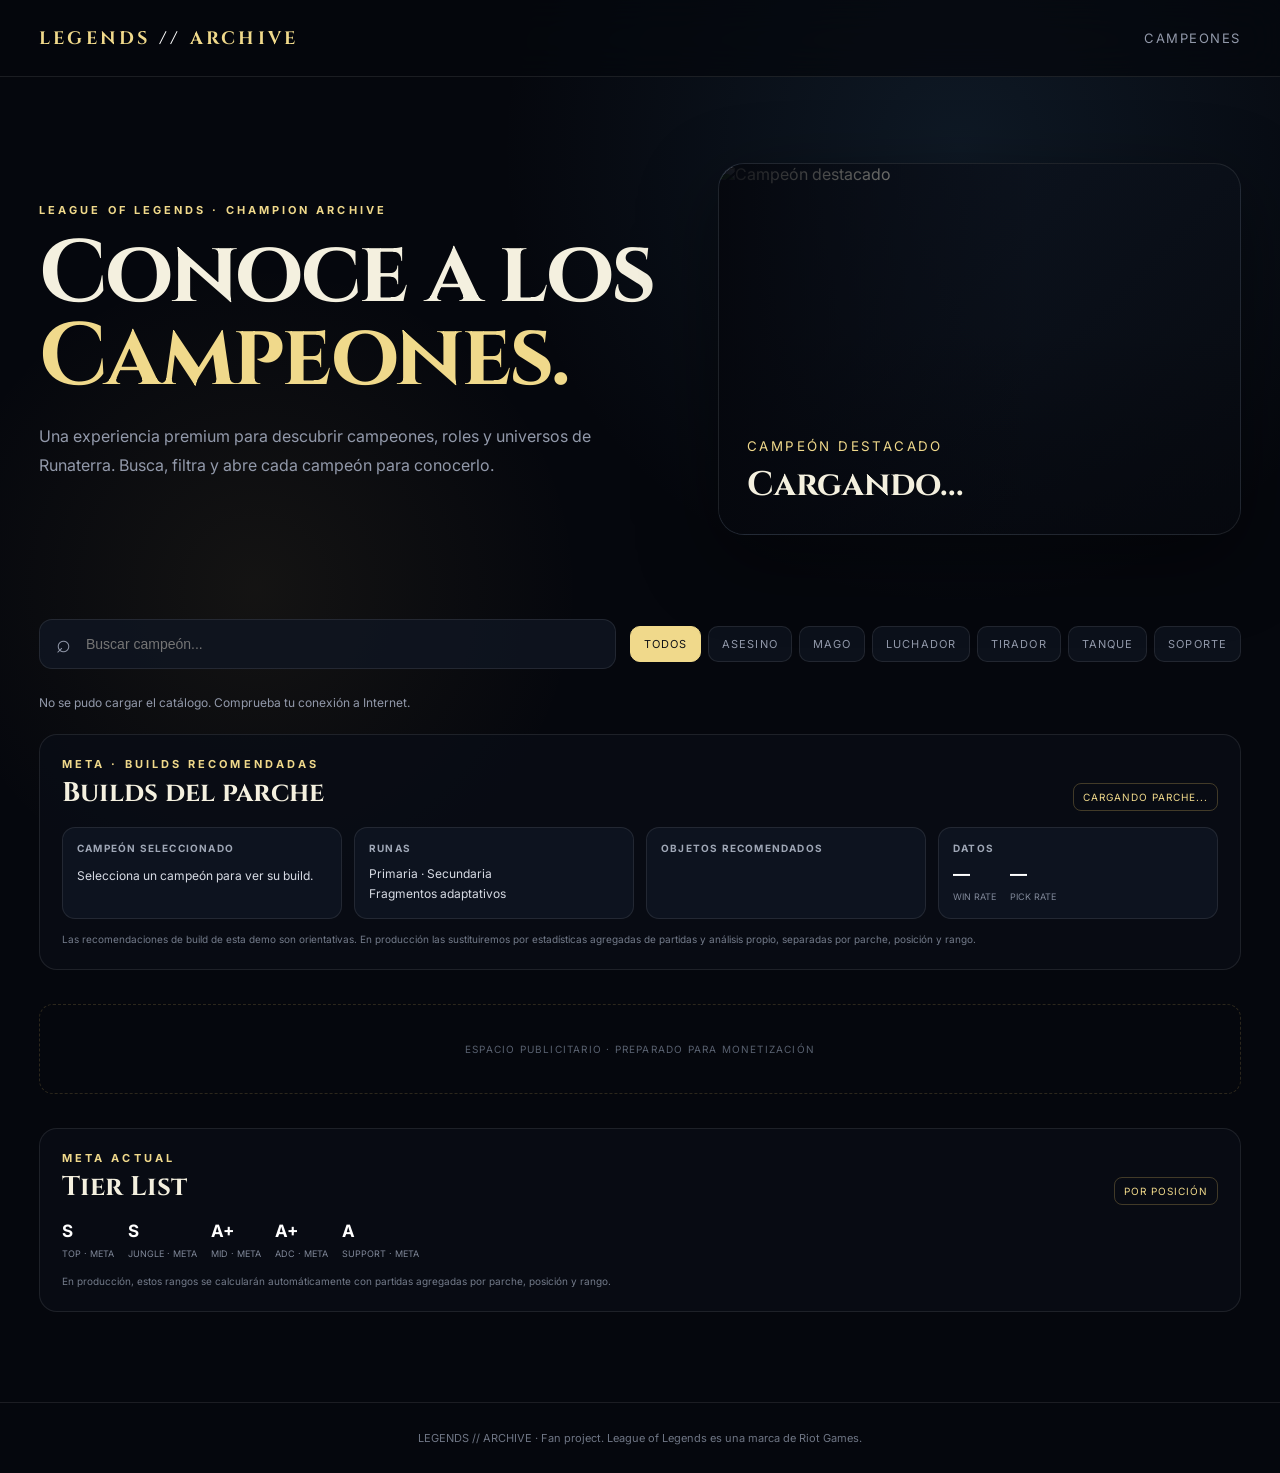
==== index.html @ d44ad0dd "Add files via upload" ====
<!DOCTYPE html>
<html lang="es">
<head>
  <meta charset="UTF-8" />
  <meta name="viewport" content="width=device-width, initial-scale=1.0" />
  <title>LEGENDS // Campeones de LoL</title>
  <meta name="description" content="Explora campeones de League of Legends." />
  <style>
    @import url('https://fonts.googleapis.com/css2?family=Cinzel:wght@500;600;700&family=Inter:wght@400;500;600;700;800&display=swap');

    :root{
      --bg:#05070d; --panel:#0b0f18; --panel2:#101622; --text:#f4f0df;
      --muted:#9299aa; --gold:#c8a85a; --gold2:#f0d98b; --line:rgba(255,255,255,.09);
      --blue:#4db8ff; --shadow:0 25px 80px rgba(0,0,0,.45);
    }
    *{box-sizing:border-box}
    html{scroll-behavior:smooth}
    body{margin:0;background:
      radial-gradient(circle at 75% 10%, rgba(65,119,163,.16), transparent 28%),
      radial-gradient(circle at 20% 40%, rgba(200,168,90,.08), transparent 24%), var(--bg);
      color:var(--text);font-family:Inter,system-ui,sans-serif;min-height:100vh}
    body:before{content:"";position:fixed;inset:0;pointer-events:none;opacity:.18;
      background-image:linear-gradient(rgba(255,255,255,.018) 1px,transparent 1px),
      linear-gradient(90deg,rgba(255,255,255,.018) 1px,transparent 1px);background-size:42px 42px}
    header{position:sticky;top:0;z-index:20;background:rgba(5,7,13,.72);backdrop-filter:blur(18px);
      border-bottom:1px solid var(--line)}
    nav{max-width:1250px;margin:auto;height:76px;display:flex;align-items:center;justify-content:space-between;padding:0 24px}
    .brand{font-family:Cinzel,serif;letter-spacing:.18em;font-weight:700;color:var(--gold2);font-size:18px}
    .brand span{color:#fff}
    .navlink{color:var(--muted);text-decoration:none;font-size:13px;text-transform:uppercase;letter-spacing:.12em}
    .navlink:hover{color:var(--gold2)}
    .hero{max-width:1250px;margin:auto;padding:86px 24px 42px;display:grid;grid-template-columns:1.1fr .9fr;gap:40px;align-items:center}
    .eyebrow{font-size:11px;letter-spacing:.28em;text-transform:uppercase;color:var(--gold2);font-weight:700}
    h1{font-family:Cinzel,serif;font-size:clamp(46px,7vw,88px);line-height:.95;margin:16px 0 22px;letter-spacing:-.03em}
    h1 em{font-style:normal;color:var(--gold2)}
    .hero p{color:var(--muted);max-width:620px;line-height:1.8;font-size:16px}
    .hero-art{min-height:370px;border:1px solid var(--line);border-radius:26px;overflow:hidden;position:relative;
      background:linear-gradient(135deg,#0e1623,#070a10);box-shadow:var(--shadow)}
    .hero-art img{width:100%;height:100%;min-height:370px;object-fit:cover;display:block;opacity:.76}
    .hero-art:after{content:"";position:absolute;inset:0;background:linear-gradient(90deg,rgba(5,7,13,.95),transparent 60%),linear-gradient(0deg,rgba(5,7,13,.6),transparent 55%)}
    .hero-caption{position:absolute;z-index:2;left:28px;bottom:26px}
    .hero-caption small{color:var(--gold2);letter-spacing:.18em;text-transform:uppercase}
    .hero-caption h2{font-family:Cinzel,serif;margin:7px 0 0;font-size:34px}
    main{max-width:1250px;margin:auto;padding:30px 24px 90px}
    .toolbar{display:flex;gap:14px;align-items:center;justify-content:space-between;flex-wrap:wrap;margin:12px 0 26px}
    .search{flex:1;min-width:250px;position:relative}
    .search input{width:100%;padding:16px 18px 16px 46px;border:1px solid var(--line);border-radius:13px;
      background:rgba(16,22,34,.8);color:#fff;outline:none;font-size:14px}
    .search input:focus{border-color:rgba(200,168,90,.65);box-shadow:0 0 0 4px rgba(200,168,90,.08)}
    .search:before{content:"⌕";position:absolute;left:17px;top:9px;font-size:25px;color:var(--muted)}
    .filters{display:flex;gap:7px;flex-wrap:wrap}
    button{font:inherit;cursor:pointer}
    .filter{background:#0c111b;border:1px solid var(--line);color:var(--muted);padding:10px 13px;border-radius:10px;font-size:11px;text-transform:uppercase;letter-spacing:.1em}
    .filter:hover,.filter.active{color:#101217;background:var(--gold2);border-color:var(--gold2)}
    .count{color:var(--muted);font-size:12px;margin:0 0 15px}
    .grid{display:grid;grid-template-columns:repeat(4,1fr);gap:18px}
    .card{position:relative;min-height:380px;border-radius:18px;overflow:hidden;border:1px solid var(--line);background:var(--panel);
      box-shadow:0 10px 35px rgba(0,0,0,.25);transition:.35s transform,.35s border-color,.35s box-shadow;cursor:pointer}
    .card:hover{transform:translateY(-7px);border-color:rgba(200,168,90,.55);box-shadow:0 25px 55px rgba(0,0,0,.48)}
    .card img{width:100%;height:100%;position:absolute;inset:0;object-fit:cover;transition:.5s transform}
    .card:hover img{transform:scale(1.05)}
    .card:after{content:"";position:absolute;inset:0;background:linear-gradient(0deg,rgba(3,5,9,.98) 4%,rgba(3,5,9,.62) 42%,rgba(3,5,9,.05) 76%)}
    .card-content{position:absolute;z-index:2;left:18px;right:18px;bottom:18px}
    .role{color:var(--gold2);font-size:9px;letter-spacing:.2em;text-transform:uppercase;font-weight:800}
    .card h3{font-family:Cinzel,serif;font-size:25px;margin:6px 0}
    .card p{color:#b7bdca;font-size:11px;margin:0;line-height:1.5}
    .tag{display:inline-block;margin-top:12px;padding:5px 8px;border:1px solid rgba(255,255,255,.12);border-radius:7px;color:#aeb5c3;font-size:9px;text-transform:uppercase;letter-spacing:.08em}
    .empty{text-align:center;padding:60px;color:var(--muted);border:1px dashed var(--line);border-radius:18px;display:none}
    footer{border-top:1px solid var(--line);padding:28px 24px;text-align:center;color:#6f7685;font-size:11px}
    .modal{position:fixed;inset:0;background:rgba(0,0,0,.76);backdrop-filter:blur(10px);z-index:50;display:none;place-items:center;padding:20px}
    .modal.open{display:grid}
    .modal-box{max-width:920px;width:100%;max-height:90vh;overflow:auto;background:#090d15;border:1px solid rgba(200,168,90,.35);
      border-radius:24px;box-shadow:var(--shadow);position:relative}
    .modal-img{height:330px;width:100%;object-fit:cover;display:block}
    .modal-body{padding:28px}
    .modal-body h2{font-family:Cinzel,serif;font-size:42px;margin:5px 0 12px}
    .modal-body p{color:#aab1bf;line-height:1.75}
    .close{position:absolute;right:15px;top:15px;width:40px;height:40px;border-radius:50%;border:1px solid var(--line);
      background:rgba(0,0,0,.5);color:#fff;font-size:20px;z-index:2}
    @media(max-width:900px){.hero{grid-template-columns:1fr}.grid{grid-template-columns:repeat(2,1fr)}}
    @media(max-width:560px){nav{height:64px}.navlink{display:none}.hero{padding-top:55px}.grid{grid-template-columns:1fr}.hero-art{min-height:300px}.hero-art img{min-height:300px}}
  
    .build-panel{margin-top:24px;border:1px solid var(--line);border-radius:18px;background:rgba(10,14,23,.78);padding:22px}
    .build-head{display:flex;justify-content:space-between;align-items:end;gap:18px;margin-bottom:16px;flex-wrap:wrap}
    .build-head h2{font-family:Cinzel,serif;margin:4px 0 0;font-size:27px}
    .patch{font-size:10px;color:var(--gold2);border:1px solid rgba(200,168,90,.3);padding:7px 9px;border-radius:8px;letter-spacing:.1em}
    .build-grid{display:grid;grid-template-columns:repeat(4,1fr);gap:12px}
    .build-box{background:#0d131f;border:1px solid var(--line);border-radius:13px;padding:14px}
    .build-box h4{margin:0 0 10px;color:#9fa7b6;font-size:10px;text-transform:uppercase;letter-spacing:.12em}
    .items{display:flex;gap:7px;flex-wrap:wrap}
    .item{width:44px;height:44px;border-radius:9px;object-fit:cover;border:1px solid rgba(255,255,255,.1)}
    .rune{font-size:12px;color:#d7dbe4;line-height:1.65}
    .stats{display:flex;gap:14px;flex-wrap:wrap;margin-top:10px}
    .stat b{display:block;color:#fff;font-size:17px}.stat span{font-size:9px;color:#808899;text-transform:uppercase}
    .notice{margin-top:12px;color:#737b8a;font-size:10px;line-height:1.6}
    .ad-slot{margin:34px 0;border:1px dashed rgba(200,168,90,.2);border-radius:14px;min-height:90px;display:grid;place-items:center;color:#596170;font-size:10px;letter-spacing:.12em;text-transform:uppercase}
    @media(max-width:900px){.build-grid{grid-template-columns:repeat(2,1fr)}}
    @media(max-width:560px){.build-grid{grid-template-columns:1fr}}
</style>

  <link rel="canonical" href="https://TU-DOMINIO.com/">
  <meta name="robots" content="index,follow">
  <meta property="og:type" content="website">
  <meta property="og:title" content="Legends Archive — Builds de LoL">
  <meta property="og:description" content="Builds, runas, objetos, matchups y estadísticas de League of Legends por campeón y posición.">
  <meta property="og:site_name" content="Legends Archive">
  <meta name="twitter:card" content="summary_large_image">
  <script type="application/ld+json">
  {
    "@context":"https://schema.org",
    "@type":"WebSite",
    "name":"Legends Archive",
    "url":"https://TU-DOMINIO.com/",
    "description":"Builds y estadísticas de League of Legends por campeón y posición.",
    "potentialAction":{"@type":"SearchAction","target":"https://TU-DOMINIO.com/?q={search_term_string}","query-input":"required name=search_term_string"}
  }
  </script>
</head>
<body>
<header>
  <nav>
    <div class="brand">LEGENDS <span>//</span> ARCHIVE</div>
    <a class="navlink" href="#champions">Campeones</a>
  </nav>
</header>

<section class="hero">
  <div>
    <div class="eyebrow">League of Legends · Champion Archive</div>
    <h1>Conoce a los<br><em>Campeones.</em></h1>
    <p>Una experiencia premium para descubrir campeones, roles y universos de Runaterra. Busca, filtra y abre cada campeón para conocerlo.</p>
  </div>
  <div class="hero-art">
    <img id="heroImg" alt="Campeón destacado">
    <div class="hero-caption"><small>Campeón destacado</small><h2 id="heroName">Cargando...</h2></div>
  </div>
</section>

<main id="champions">
  <div class="toolbar">
    <div class="search"><input id="search" placeholder="Buscar campeón..." autocomplete="off"></div>
    <div class="filters" id="filters">
      <button class="filter active" data-role="Todos">Todos</button>
      <button class="filter" data-role="Asesino">Asesino</button>
      <button class="filter" data-role="Mago">Mago</button>
      <button class="filter" data-role="Luchador">Luchador</button>
      <button class="filter" data-role="Tirador">Tirador</button>
      <button class="filter" data-role="Tanque">Tanque</button>
      <button class="filter" data-role="Soporte">Soporte</button>
    </div>
  </div>
  <p class="count" id="count">Cargando campeones...</p>
  
  <section class="build-panel">
    <div class="build-head">
      <div><div class="eyebrow">Meta · Builds recomendadas</div><h2>Builds del parche</h2></div>
      <div class="patch" id="patch">CARGANDO PARCHE...</div>
    </div>
    <div class="build-grid">
      <div class="build-box"><h4>Campeón seleccionado</h4><div id="selectedBuild"><span class="rune">Selecciona un campeón para ver su build.</span></div></div>
      <div class="build-box"><h4>Runas</h4><div class="rune" id="runes">Primaria · Secundaria<br>Fragmentos adaptativos</div></div>
      <div class="build-box"><h4>Objetos recomendados</h4><div class="items" id="buildItems"></div></div>
      <div class="build-box"><h4>Datos</h4><div class="stats"><div class="stat"><b id="wr">—</b><span>Win rate</span></div><div class="stat"><b id="pick">—</b><span>Pick rate</span></div></div></div>
    </div>
    <div class="notice">Las recomendaciones de build de esta demo son orientativas. En producción las sustituiremos por estadísticas agregadas de partidas y análisis propio, separadas por parche, posición y rango.</div>
  </section>
  <div class="ad-slot">Espacio publicitario · preparado para monetización</div>
  <section class="build-panel" id="tierlist">
    <div class="build-head">
      <div><div class="eyebrow">Meta actual</div><h2>Tier List</h2></div>
      <div class="patch">POR POSICIÓN</div>
    </div>
    <div class="stats">
      <div class="stat"><b>S</b><span>TOP · Meta</span></div>
      <div class="stat"><b>S</b><span>JUNGLE · Meta</span></div>
      <div class="stat"><b>A+</b><span>MID · Meta</span></div>
      <div class="stat"><b>A+</b><span>ADC · Meta</span></div>
      <div class="stat"><b>A</b><span>SUPPORT · Meta</span></div>
    </div>
    <div class="notice">En producción, estos rangos se calcularán automáticamente con partidas agregadas por parche, posición y rango.</div>
  </section>

<div class="grid" id="grid"></div>
  <div class="empty" id="empty">No hemos encontrado campeones con esos criterios.</div>
</main>

<footer>LEGENDS // ARCHIVE · Fan project. League of Legends es una marca de Riot Games.</footer>

<div class="modal" id="modal">
  <div class="modal-box">
    <button class="close" id="close">×</button>
    <img class="modal-img" id="modalImg" alt="">
    <div class="modal-body">
      <div class="eyebrow" id="modalRole"></div>
      <h2 id="modalName"></h2>
      <p id="modalTitle"></p>
      <p id="modalLore"></p>
      <div id="modalTags"></div>
    </div>
  </div>
</div>

<script>
const state = { champions: [], role: 'Todos', search: '' };
const roleMap = {
  Assassin:'Asesino', Mage:'Mago', Fighter:'Luchador', Marksman:'Tirador',
  Tank:'Tanque', Support:'Soporte'
};
const clean = s => s.replace(/<[^>]*>/g,'').replace(/&amp;/g,'&').replace(/&#x27;/g,"'");


function showBuild(c){
  document.getElementById('selectedBuild').innerHTML=`<strong>${c.name}</strong><div class="rune">${c.title}</div>`;
  document.getElementById('runes').innerHTML=`${c.roles[0] || 'Adaptativa'} · Página recomendada<br>Inspiración · Adaptación<br>Velocidad de ataque · Fuerza adaptativa · Vida`;
  const items = c.tags.includes('Marksman')
    ? ['3153','3031','3085','3036']
    : c.tags.includes('Mage')
    ? ['6655','3089','3135','3157']
    : c.tags.includes('Tank')
    ? ['3068','3047','2504','3742']
    : ['3078','3111','3065','3053'];
  document.getElementById('buildItems').innerHTML=items.map(id=>`<img class="item" src="https://ddragon.leagueoflegends.com/cdn/15.18.1/img/item/${id}.png" alt="Objeto">`).join('');
  // Demo visual hasta conectar estadísticas de partidas.
  document.getElementById('wr').textContent=(50 + (c.key.charCodeAt(0)%9)/10).toFixed(1)+'%';
  document.getElementById('pick').textContent=(2 + (c.key.charCodeAt(0)%20)/10).toFixed(1)+'%';
}

async function loadChampions(){
  try{
    const versions = await fetch('https://ddragon.leagueoflegends.com/api/versions.json').then(r=>r.json());
    const version = versions[0]; document.getElementById('patch').textContent='PARCHE '+version;
    const data = await fetch(`https://ddragon.leagueoflegends.com/cdn/${version}/data/es_ES/champion.json`).then(r=>r.json());
    state.champions = Object.values(data.data).map(c => ({
      ...c,
      image:`https://ddragon.leagueoflegends.com/cdn/${version}/img/champion/${c.image.full}`,
      roles:[...new Set(c.tags.map(x => roleMap[x] || x))]
    }));
    state.champions.sort((a,b)=>a.name.localeCompare(b.name,'es'));
    const featured = state.champions.find(c=>c.name==='Aatrox') || state.champions[0];
    document.getElementById('heroImg').src = featured.image;
    document.getElementById('heroName').textContent = featured.name;
    render();
  }catch(e){
    document.getElementById('count').textContent='No se pudo cargar el catálogo. Comprueba tu conexión a Internet.';
  }
}

function render(){
  const q=state.search.toLowerCase().trim();
  const list=state.champions.filter(c =>
    (!q || c.name.toLowerCase().includes(q) || c.title.toLowerCase().includes(q)) &&
    (state.role==='Todos' || c.roles.includes(state.role))
  );
  document.getElementById('count').textContent=`${list.length} campeón${list.length!==1?'es':''}`;
  document.getElementById('empty').style.display=list.length?'none':'block';
  document.getElementById('grid').innerHTML=list.map(c=>`
    <article class="card" data-id="${c.id}">
      <img loading="lazy" src="${c.image}" alt="${c.name}">
      <div class="card-content">
        <div class="role">${c.roles.slice(0,2).join(' · ')}</div>
        <h3>${c.name}</h3>
        <p>${c.title}</p>
        <span class="tag">Ver perfil</span>
      </div>
    </article>`).join('');
  document.querySelectorAll('.card').forEach(el=>el.onclick=()=>{showBuild(state.champions.find(x=>x.id===el.dataset.id));openChampion(el.dataset.id)});
}
function openChampion(id){
  const c=state.champions.find(x=>x.id===id); if(!c)return;
  document.getElementById('modalImg').src=c.image;
  document.getElementById('modalName').textContent=c.name;
  document.getElementById('modalTitle').textContent=c.title;
  document.getElementById('modalLore').textContent=clean(c.blurb || 'Descubre más sobre este campeón de Runaterra.');
  document.getElementById('modalRole').textContent=c.roles.join(' · ');
  document.getElementById('modalTags').innerHTML=c.tags.map(t=>`<span class="tag">${roleMap[t]||t}</span> `).join('');
  document.getElementById('modal').classList.add('open');
}
document.getElementById('search').addEventListener('input',e=>{state.search=e.target.value;render()});
document.querySelectorAll('.filter').forEach(b=>b.addEventListener('click',()=>{
  document.querySelectorAll('.filter').forEach(x=>x.classList.remove('active'));
  b.classList.add('active'); state.role=b.dataset.role; render();
}));
document.getElementById('close').onclick=()=>document.getElementById('modal').classList.remove('open');
document.getElementById('modal').onclick=e=>{if(e.target.id==='modal')e.currentTarget.classList.remove('open')};
document.addEventListener('keydown',e=>{if(e.key==='Escape')document.getElementById('modal').classList.remove('open')});

const initialQ = new URLSearchParams(location.search).get('q');
if(initialQ){ document.getElementById('search').value=initialQ; state.search=initialQ; }
loadChampions();

</script>
</body>
</html>
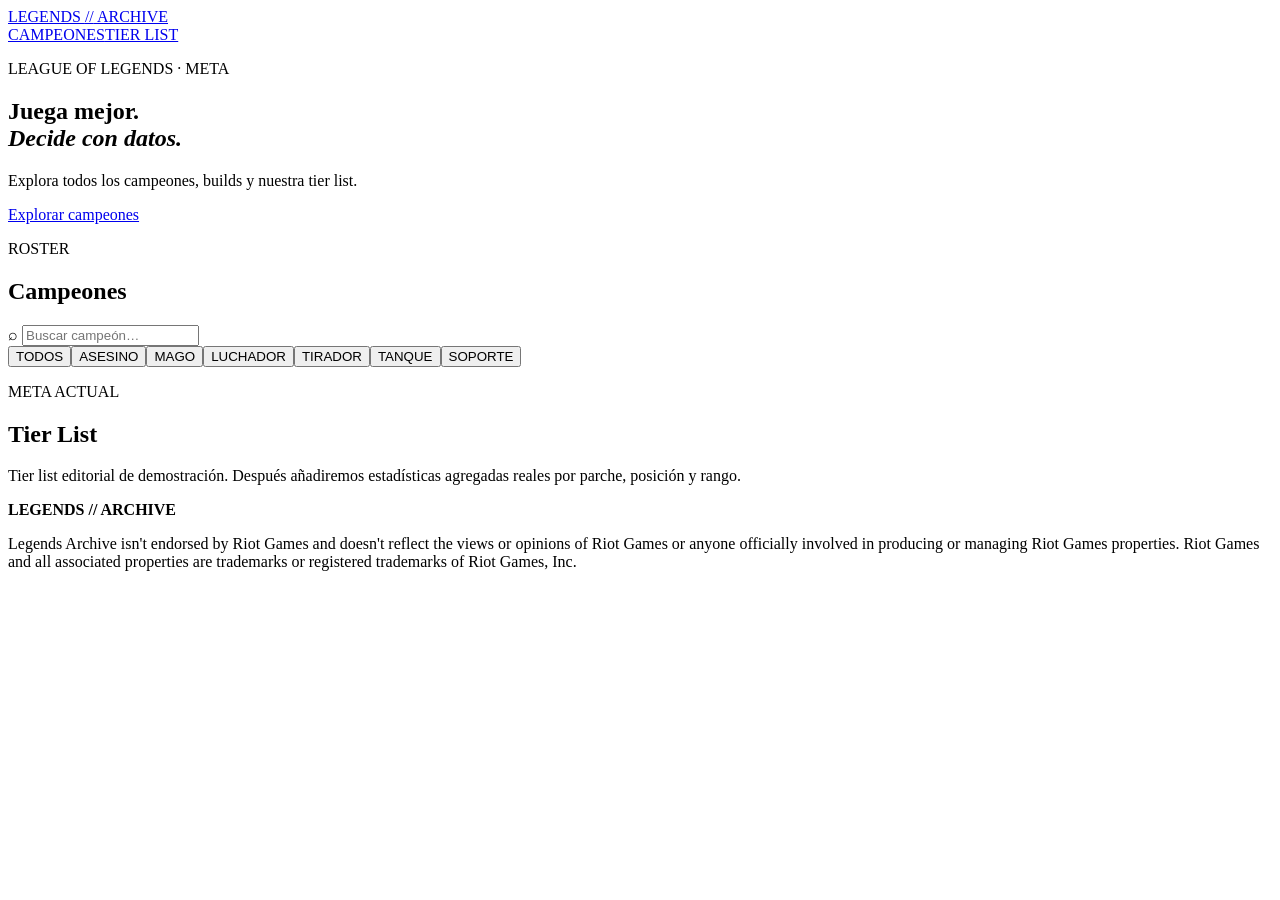
==== commit 510da728: "Rename Legends-Archive-web/index.html to index.html" ====
--- a/index.html
+++ b/index.html
@@ -1,293 +1,6 @@
-<!DOCTYPE html>
-<html lang="es">
-<head>
-  <meta charset="UTF-8" />
-  <meta name="viewport" content="width=device-width, initial-scale=1.0" />
-  <title>LEGENDS // Campeones de LoL</title>
-  <meta name="description" content="Explora campeones de League of Legends." />
-  <style>
-    @import url('https://fonts.googleapis.com/css2?family=Cinzel:wght@500;600;700&family=Inter:wght@400;500;600;700;800&display=swap');
-
-    :root{
-      --bg:#05070d; --panel:#0b0f18; --panel2:#101622; --text:#f4f0df;
-      --muted:#9299aa; --gold:#c8a85a; --gold2:#f0d98b; --line:rgba(255,255,255,.09);
-      --blue:#4db8ff; --shadow:0 25px 80px rgba(0,0,0,.45);
-    }
-    *{box-sizing:border-box}
-    html{scroll-behavior:smooth}
-    body{margin:0;background:
-      radial-gradient(circle at 75% 10%, rgba(65,119,163,.16), transparent 28%),
-      radial-gradient(circle at 20% 40%, rgba(200,168,90,.08), transparent 24%), var(--bg);
-      color:var(--text);font-family:Inter,system-ui,sans-serif;min-height:100vh}
-    body:before{content:"";position:fixed;inset:0;pointer-events:none;opacity:.18;
-      background-image:linear-gradient(rgba(255,255,255,.018) 1px,transparent 1px),
-      linear-gradient(90deg,rgba(255,255,255,.018) 1px,transparent 1px);background-size:42px 42px}
-    header{position:sticky;top:0;z-index:20;background:rgba(5,7,13,.72);backdrop-filter:blur(18px);
-      border-bottom:1px solid var(--line)}
-    nav{max-width:1250px;margin:auto;height:76px;display:flex;align-items:center;justify-content:space-between;padding:0 24px}
-    .brand{font-family:Cinzel,serif;letter-spacing:.18em;font-weight:700;color:var(--gold2);font-size:18px}
-    .brand span{color:#fff}
-    .navlink{color:var(--muted);text-decoration:none;font-size:13px;text-transform:uppercase;letter-spacing:.12em}
-    .navlink:hover{color:var(--gold2)}
-    .hero{max-width:1250px;margin:auto;padding:86px 24px 42px;display:grid;grid-template-columns:1.1fr .9fr;gap:40px;align-items:center}
-    .eyebrow{font-size:11px;letter-spacing:.28em;text-transform:uppercase;color:var(--gold2);font-weight:700}
-    h1{font-family:Cinzel,serif;font-size:clamp(46px,7vw,88px);line-height:.95;margin:16px 0 22px;letter-spacing:-.03em}
-    h1 em{font-style:normal;color:var(--gold2)}
-    .hero p{color:var(--muted);max-width:620px;line-height:1.8;font-size:16px}
-    .hero-art{min-height:370px;border:1px solid var(--line);border-radius:26px;overflow:hidden;position:relative;
-      background:linear-gradient(135deg,#0e1623,#070a10);box-shadow:var(--shadow)}
-    .hero-art img{width:100%;height:100%;min-height:370px;object-fit:cover;display:block;opacity:.76}
-    .hero-art:after{content:"";position:absolute;inset:0;background:linear-gradient(90deg,rgba(5,7,13,.95),transparent 60%),linear-gradient(0deg,rgba(5,7,13,.6),transparent 55%)}
-    .hero-caption{position:absolute;z-index:2;left:28px;bottom:26px}
-    .hero-caption small{color:var(--gold2);letter-spacing:.18em;text-transform:uppercase}
-    .hero-caption h2{font-family:Cinzel,serif;margin:7px 0 0;font-size:34px}
-    main{max-width:1250px;margin:auto;padding:30px 24px 90px}
-    .toolbar{display:flex;gap:14px;align-items:center;justify-content:space-between;flex-wrap:wrap;margin:12px 0 26px}
-    .search{flex:1;min-width:250px;position:relative}
-    .search input{width:100%;padding:16px 18px 16px 46px;border:1px solid var(--line);border-radius:13px;
-      background:rgba(16,22,34,.8);color:#fff;outline:none;font-size:14px}
-    .search input:focus{border-color:rgba(200,168,90,.65);box-shadow:0 0 0 4px rgba(200,168,90,.08)}
-    .search:before{content:"⌕";position:absolute;left:17px;top:9px;font-size:25px;color:var(--muted)}
-    .filters{display:flex;gap:7px;flex-wrap:wrap}
-    button{font:inherit;cursor:pointer}
-    .filter{background:#0c111b;border:1px solid var(--line);color:var(--muted);padding:10px 13px;border-radius:10px;font-size:11px;text-transform:uppercase;letter-spacing:.1em}
-    .filter:hover,.filter.active{color:#101217;background:var(--gold2);border-color:var(--gold2)}
-    .count{color:var(--muted);font-size:12px;margin:0 0 15px}
-    .grid{display:grid;grid-template-columns:repeat(4,1fr);gap:18px}
-    .card{position:relative;min-height:380px;border-radius:18px;overflow:hidden;border:1px solid var(--line);background:var(--panel);
-      box-shadow:0 10px 35px rgba(0,0,0,.25);transition:.35s transform,.35s border-color,.35s box-shadow;cursor:pointer}
-    .card:hover{transform:translateY(-7px);border-color:rgba(200,168,90,.55);box-shadow:0 25px 55px rgba(0,0,0,.48)}
-    .card img{width:100%;height:100%;position:absolute;inset:0;object-fit:cover;transition:.5s transform}
-    .card:hover img{transform:scale(1.05)}
-    .card:after{content:"";position:absolute;inset:0;background:linear-gradient(0deg,rgba(3,5,9,.98) 4%,rgba(3,5,9,.62) 42%,rgba(3,5,9,.05) 76%)}
-    .card-content{position:absolute;z-index:2;left:18px;right:18px;bottom:18px}
-    .role{color:var(--gold2);font-size:9px;letter-spacing:.2em;text-transform:uppercase;font-weight:800}
-    .card h3{font-family:Cinzel,serif;font-size:25px;margin:6px 0}
-    .card p{color:#b7bdca;font-size:11px;margin:0;line-height:1.5}
-    .tag{display:inline-block;margin-top:12px;padding:5px 8px;border:1px solid rgba(255,255,255,.12);border-radius:7px;color:#aeb5c3;font-size:9px;text-transform:uppercase;letter-spacing:.08em}
-    .empty{text-align:center;padding:60px;color:var(--muted);border:1px dashed var(--line);border-radius:18px;display:none}
-    footer{border-top:1px solid var(--line);padding:28px 24px;text-align:center;color:#6f7685;font-size:11px}
-    .modal{position:fixed;inset:0;background:rgba(0,0,0,.76);backdrop-filter:blur(10px);z-index:50;display:none;place-items:center;padding:20px}
-    .modal.open{display:grid}
-    .modal-box{max-width:920px;width:100%;max-height:90vh;overflow:auto;background:#090d15;border:1px solid rgba(200,168,90,.35);
-      border-radius:24px;box-shadow:var(--shadow);position:relative}
-    .modal-img{height:330px;width:100%;object-fit:cover;display:block}
-    .modal-body{padding:28px}
-    .modal-body h2{font-family:Cinzel,serif;font-size:42px;margin:5px 0 12px}
-    .modal-body p{color:#aab1bf;line-height:1.75}
-    .close{position:absolute;right:15px;top:15px;width:40px;height:40px;border-radius:50%;border:1px solid var(--line);
-      background:rgba(0,0,0,.5);color:#fff;font-size:20px;z-index:2}
-    @media(max-width:900px){.hero{grid-template-columns:1fr}.grid{grid-template-columns:repeat(2,1fr)}}
-    @media(max-width:560px){nav{height:64px}.navlink{display:none}.hero{padding-top:55px}.grid{grid-template-columns:1fr}.hero-art{min-height:300px}.hero-art img{min-height:300px}}
-  
-    .build-panel{margin-top:24px;border:1px solid var(--line);border-radius:18px;background:rgba(10,14,23,.78);padding:22px}
-    .build-head{display:flex;justify-content:space-between;align-items:end;gap:18px;margin-bottom:16px;flex-wrap:wrap}
-    .build-head h2{font-family:Cinzel,serif;margin:4px 0 0;font-size:27px}
-    .patch{font-size:10px;color:var(--gold2);border:1px solid rgba(200,168,90,.3);padding:7px 9px;border-radius:8px;letter-spacing:.1em}
-    .build-grid{display:grid;grid-template-columns:repeat(4,1fr);gap:12px}
-    .build-box{background:#0d131f;border:1px solid var(--line);border-radius:13px;padding:14px}
-    .build-box h4{margin:0 0 10px;color:#9fa7b6;font-size:10px;text-transform:uppercase;letter-spacing:.12em}
-    .items{display:flex;gap:7px;flex-wrap:wrap}
-    .item{width:44px;height:44px;border-radius:9px;object-fit:cover;border:1px solid rgba(255,255,255,.1)}
-    .rune{font-size:12px;color:#d7dbe4;line-height:1.65}
-    .stats{display:flex;gap:14px;flex-wrap:wrap;margin-top:10px}
-    .stat b{display:block;color:#fff;font-size:17px}.stat span{font-size:9px;color:#808899;text-transform:uppercase}
-    .notice{margin-top:12px;color:#737b8a;font-size:10px;line-height:1.6}
-    .ad-slot{margin:34px 0;border:1px dashed rgba(200,168,90,.2);border-radius:14px;min-height:90px;display:grid;place-items:center;color:#596170;font-size:10px;letter-spacing:.12em;text-transform:uppercase}
-    @media(max-width:900px){.build-grid{grid-template-columns:repeat(2,1fr)}}
-    @media(max-width:560px){.build-grid{grid-template-columns:1fr}}
-</style>
-
-  <link rel="canonical" href="https://TU-DOMINIO.com/">
-  <meta name="robots" content="index,follow">
-  <meta property="og:type" content="website">
-  <meta property="og:title" content="Legends Archive — Builds de LoL">
-  <meta property="og:description" content="Builds, runas, objetos, matchups y estadísticas de League of Legends por campeón y posición.">
-  <meta property="og:site_name" content="Legends Archive">
-  <meta name="twitter:card" content="summary_large_image">
-  <script type="application/ld+json">
-  {
-    "@context":"https://schema.org",
-    "@type":"WebSite",
-    "name":"Legends Archive",
-    "url":"https://TU-DOMINIO.com/",
-    "description":"Builds y estadísticas de League of Legends por campeón y posición.",
-    "potentialAction":{"@type":"SearchAction","target":"https://TU-DOMINIO.com/?q={search_term_string}","query-input":"required name=search_term_string"}
-  }
-  </script>
-</head>
-<body>
-<header>
-  <nav>
-    <div class="brand">LEGENDS <span>//</span> ARCHIVE</div>
-    <a class="navlink" href="#champions">Campeones</a>
-  </nav>
-</header>
-
-<section class="hero">
-  <div>
-    <div class="eyebrow">League of Legends · Champion Archive</div>
-    <h1>Conoce a los<br><em>Campeones.</em></h1>
-    <p>Una experiencia premium para descubrir campeones, roles y universos de Runaterra. Busca, filtra y abre cada campeón para conocerlo.</p>
-  </div>
-  <div class="hero-art">
-    <img id="heroImg" alt="Campeón destacado">
-    <div class="hero-caption"><small>Campeón destacado</small><h2 id="heroName">Cargando...</h2></div>
-  </div>
-</section>
-
-<main id="champions">
-  <div class="toolbar">
-    <div class="search"><input id="search" placeholder="Buscar campeón..." autocomplete="off"></div>
-    <div class="filters" id="filters">
-      <button class="filter active" data-role="Todos">Todos</button>
-      <button class="filter" data-role="Asesino">Asesino</button>
-      <button class="filter" data-role="Mago">Mago</button>
-      <button class="filter" data-role="Luchador">Luchador</button>
-      <button class="filter" data-role="Tirador">Tirador</button>
-      <button class="filter" data-role="Tanque">Tanque</button>
-      <button class="filter" data-role="Soporte">Soporte</button>
-    </div>
-  </div>
-  <p class="count" id="count">Cargando campeones...</p>
-  
-  <section class="build-panel">
-    <div class="build-head">
-      <div><div class="eyebrow">Meta · Builds recomendadas</div><h2>Builds del parche</h2></div>
-      <div class="patch" id="patch">CARGANDO PARCHE...</div>
-    </div>
-    <div class="build-grid">
-      <div class="build-box"><h4>Campeón seleccionado</h4><div id="selectedBuild"><span class="rune">Selecciona un campeón para ver su build.</span></div></div>
-      <div class="build-box"><h4>Runas</h4><div class="rune" id="runes">Primaria · Secundaria<br>Fragmentos adaptativos</div></div>
-      <div class="build-box"><h4>Objetos recomendados</h4><div class="items" id="buildItems"></div></div>
-      <div class="build-box"><h4>Datos</h4><div class="stats"><div class="stat"><b id="wr">—</b><span>Win rate</span></div><div class="stat"><b id="pick">—</b><span>Pick rate</span></div></div></div>
-    </div>
-    <div class="notice">Las recomendaciones de build de esta demo son orientativas. En producción las sustituiremos por estadísticas agregadas de partidas y análisis propio, separadas por parche, posición y rango.</div>
-  </section>
-  <div class="ad-slot">Espacio publicitario · preparado para monetización</div>
-  <section class="build-panel" id="tierlist">
-    <div class="build-head">
-      <div><div class="eyebrow">Meta actual</div><h2>Tier List</h2></div>
-      <div class="patch">POR POSICIÓN</div>
-    </div>
-    <div class="stats">
-      <div class="stat"><b>S</b><span>TOP · Meta</span></div>
-      <div class="stat"><b>S</b><span>JUNGLE · Meta</span></div>
-      <div class="stat"><b>A+</b><span>MID · Meta</span></div>
-      <div class="stat"><b>A+</b><span>ADC · Meta</span></div>
-      <div class="stat"><b>A</b><span>SUPPORT · Meta</span></div>
-    </div>
-    <div class="notice">En producción, estos rangos se calcularán automáticamente con partidas agregadas por parche, posición y rango.</div>
-  </section>
-
-<div class="grid" id="grid"></div>
-  <div class="empty" id="empty">No hemos encontrado campeones con esos criterios.</div>
-</main>
-
-<footer>LEGENDS // ARCHIVE · Fan project. League of Legends es una marca de Riot Games.</footer>
-
-<div class="modal" id="modal">
-  <div class="modal-box">
-    <button class="close" id="close">×</button>
-    <img class="modal-img" id="modalImg" alt="">
-    <div class="modal-body">
-      <div class="eyebrow" id="modalRole"></div>
-      <h2 id="modalName"></h2>
-      <p id="modalTitle"></p>
-      <p id="modalLore"></p>
-      <div id="modalTags"></div>
-    </div>
-  </div>
-</div>
-
-<script>
-const state = { champions: [], role: 'Todos', search: '' };
-const roleMap = {
-  Assassin:'Asesino', Mage:'Mago', Fighter:'Luchador', Marksman:'Tirador',
-  Tank:'Tanque', Support:'Soporte'
-};
-const clean = s => s.replace(/<[^>]*>/g,'').replace(/&amp;/g,'&').replace(/&#x27;/g,"'");
-
-
-function showBuild(c){
-  document.getElementById('selectedBuild').innerHTML=`<strong>${c.name}</strong><div class="rune">${c.title}</div>`;
-  document.getElementById('runes').innerHTML=`${c.roles[0] || 'Adaptativa'} · Página recomendada<br>Inspiración · Adaptación<br>Velocidad de ataque · Fuerza adaptativa · Vida`;
-  const items = c.tags.includes('Marksman')
-    ? ['3153','3031','3085','3036']
-    : c.tags.includes('Mage')
-    ? ['6655','3089','3135','3157']
-    : c.tags.includes('Tank')
-    ? ['3068','3047','2504','3742']
-    : ['3078','3111','3065','3053'];
-  document.getElementById('buildItems').innerHTML=items.map(id=>`<img class="item" src="https://ddragon.leagueoflegends.com/cdn/15.18.1/img/item/${id}.png" alt="Objeto">`).join('');
-  // Demo visual hasta conectar estadísticas de partidas.
-  document.getElementById('wr').textContent=(50 + (c.key.charCodeAt(0)%9)/10).toFixed(1)+'%';
-  document.getElementById('pick').textContent=(2 + (c.key.charCodeAt(0)%20)/10).toFixed(1)+'%';
-}
-
-async function loadChampions(){
-  try{
-    const versions = await fetch('https://ddragon.leagueoflegends.com/api/versions.json').then(r=>r.json());
-    const version = versions[0]; document.getElementById('patch').textContent='PARCHE '+version;
-    const data = await fetch(`https://ddragon.leagueoflegends.com/cdn/${version}/data/es_ES/champion.json`).then(r=>r.json());
-    state.champions = Object.values(data.data).map(c => ({
-      ...c,
-      image:`https://ddragon.leagueoflegends.com/cdn/${version}/img/champion/${c.image.full}`,
-      roles:[...new Set(c.tags.map(x => roleMap[x] || x))]
-    }));
-    state.champions.sort((a,b)=>a.name.localeCompare(b.name,'es'));
-    const featured = state.champions.find(c=>c.name==='Aatrox') || state.champions[0];
-    document.getElementById('heroImg').src = featured.image;
-    document.getElementById('heroName').textContent = featured.name;
-    render();
-  }catch(e){
-    document.getElementById('count').textContent='No se pudo cargar el catálogo. Comprueba tu conexión a Internet.';
-  }
-}
-
-function render(){
-  const q=state.search.toLowerCase().trim();
-  const list=state.champions.filter(c =>
-    (!q || c.name.toLowerCase().includes(q) || c.title.toLowerCase().includes(q)) &&
-    (state.role==='Todos' || c.roles.includes(state.role))
-  );
-  document.getElementById('count').textContent=`${list.length} campeón${list.length!==1?'es':''}`;
-  document.getElementById('empty').style.display=list.length?'none':'block';
-  document.getElementById('grid').innerHTML=list.map(c=>`
-    <article class="card" data-id="${c.id}">
-      <img loading="lazy" src="${c.image}" alt="${c.name}">
-      <div class="card-content">
-        <div class="role">${c.roles.slice(0,2).join(' · ')}</div>
-        <h3>${c.name}</h3>
-        <p>${c.title}</p>
-        <span class="tag">Ver perfil</span>
-      </div>
-    </article>`).join('');
-  document.querySelectorAll('.card').forEach(el=>el.onclick=()=>{showBuild(state.champions.find(x=>x.id===el.dataset.id));openChampion(el.dataset.id)});
-}
-function openChampion(id){
-  const c=state.champions.find(x=>x.id===id); if(!c)return;
-  document.getElementById('modalImg').src=c.image;
-  document.getElementById('modalName').textContent=c.name;
-  document.getElementById('modalTitle').textContent=c.title;
-  document.getElementById('modalLore').textContent=clean(c.blurb || 'Descubre más sobre este campeón de Runaterra.');
-  document.getElementById('modalRole').textContent=c.roles.join(' · ');
-  document.getElementById('modalTags').innerHTML=c.tags.map(t=>`<span class="tag">${roleMap[t]||t}</span> `).join('');
-  document.getElementById('modal').classList.add('open');
-}
-document.getElementById('search').addEventListener('input',e=>{state.search=e.target.value;render()});
-document.querySelectorAll('.filter').forEach(b=>b.addEventListener('click',()=>{
-  document.querySelectorAll('.filter').forEach(x=>x.classList.remove('active'));
-  b.classList.add('active'); state.role=b.dataset.role; render();
-}));
-document.getElementById('close').onclick=()=>document.getElementById('modal').classList.remove('open');
-document.getElementById('modal').onclick=e=>{if(e.target.id==='modal')e.currentTarget.classList.remove('open')};
-document.addEventListener('keydown',e=>{if(e.key==='Escape')document.getElementById('modal').classList.remove('open')});
-
-const initialQ = new URLSearchParams(location.search).get('q');
-if(initialQ){ document.getElementById('search').value=initialQ; state.search=initialQ; }
-loadChampions();
-
-</script>
-</body>
-</html>
+<!doctype html><html lang="es"><head><meta charset="utf-8"><meta name="viewport" content="width=device-width,initial-scale=1"><title>Legends Archive</title><link rel="stylesheet" href="style.css"></head><body>
+<header><a class="brand" href="index.html">LEGENDS <span>//</span> ARCHIVE</a><nav><a href="#champions">CAMPEONES</a><a href="#tier">TIER LIST</a></nav></header>
+<main><section class="hero"><div><p class="eyebrow">LEAGUE OF LEGENDS · META</p><h1>Juega mejor.<br><em>Decide con datos.</em></h1><p class="lead">Explora todos los campeones, builds y nuestra tier list.</p><a class="btn" href="#champions">Explorar campeones</a></div><div id="featured" class="featured"></div></section>
+<section id="champions"><div class="head"><div><p class="eyebrow">ROSTER</p><h2>Campeones</h2></div><span id="count"></span></div><div class="controls"><label class="search">⌕ <input id="search" placeholder="Buscar campeón…"></label><div id="filters"><button class="active" data-role="all">TODOS</button><button data-role="ASESINO">ASESINO</button><button data-role="MAGO">MAGO</button><button data-role="LUCHADOR">LUCHADOR</button><button data-role="TIRADOR">TIRADOR</button><button data-role="TANQUE">TANQUE</button><button data-role="SOPORTE">SOPORTE</button></div></div><div id="grid" class="grid"></div></section>
+<section id="tier" class="panel"><div class="head"><div><p class="eyebrow">META ACTUAL</p><h2>Tier List</h2></div><span id="patch" class="patch"></span></div><p class="note">Tier list editorial de demostración. Después añadiremos estadísticas agregadas reales por parche, posición y rango.</p><div id="tiers" class="tiers"></div></section></main>
+<footer><b>LEGENDS // ARCHIVE</b><p>Legends Archive isn't endorsed by Riot Games and doesn't reflect the views or opinions of Riot Games or anyone officially involved in producing or managing Riot Games properties. Riot Games and all associated properties are trademarks or registered trademarks of Riot Games, Inc.</p></footer><script src="app.js"></script></body></html>
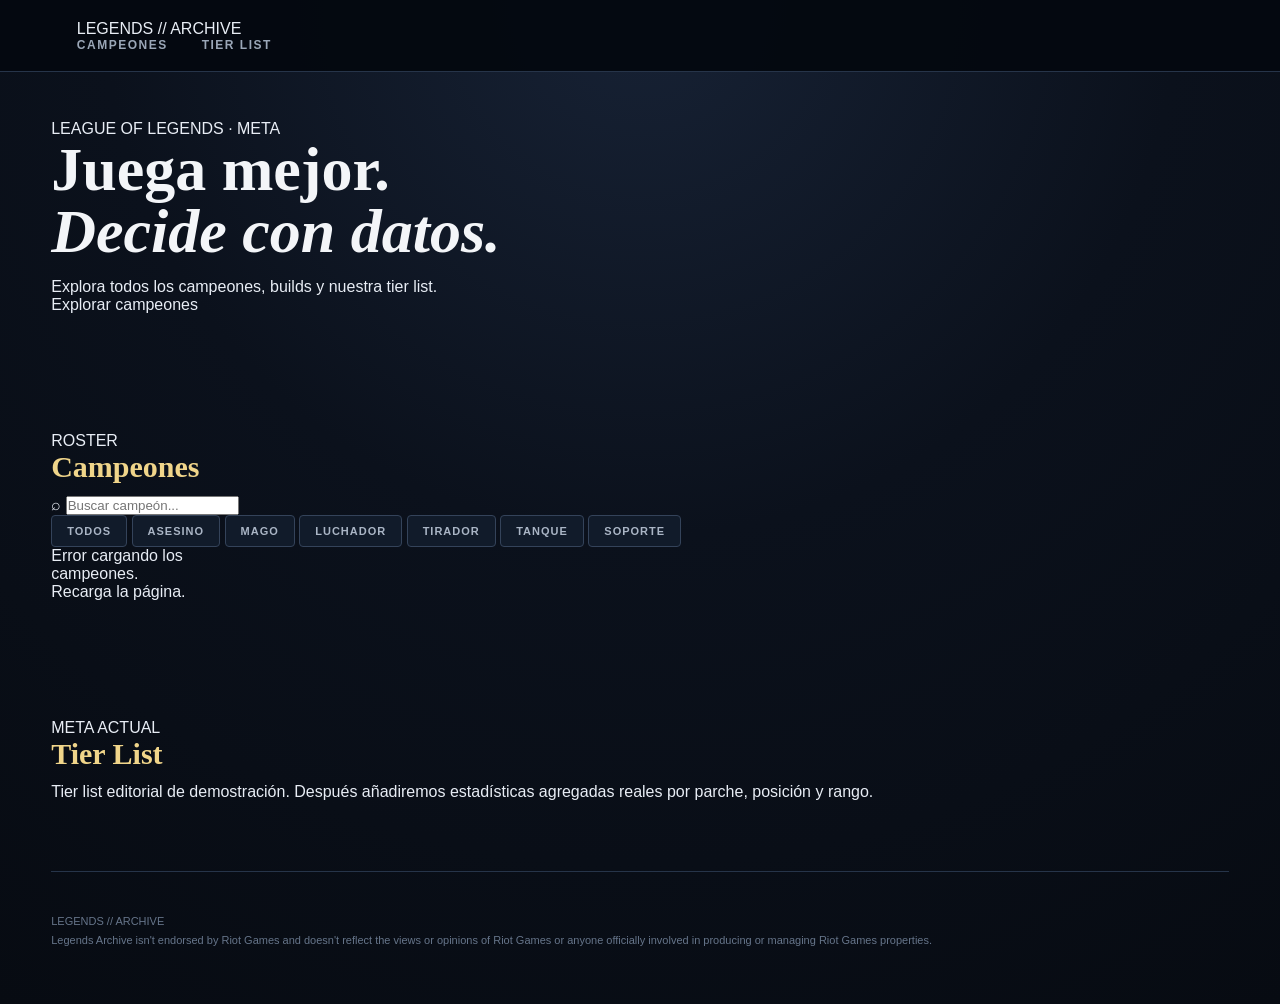
==== commit 1a5d1de7: "Update index.html" ====
--- a/index.html
+++ b/index.html
@@ -1,6 +1,155 @@
-<!doctype html><html lang="es"><head><meta charset="utf-8"><meta name="viewport" content="width=device-width,initial-scale=1"><title>Legends Archive</title><link rel="stylesheet" href="style.css"></head><body>
-<header><a class="brand" href="index.html">LEGENDS <span>//</span> ARCHIVE</a><nav><a href="#champions">CAMPEONES</a><a href="#tier">TIER LIST</a></nav></header>
-<main><section class="hero"><div><p class="eyebrow">LEAGUE OF LEGENDS · META</p><h1>Juega mejor.<br><em>Decide con datos.</em></h1><p class="lead">Explora todos los campeones, builds y nuestra tier list.</p><a class="btn" href="#champions">Explorar campeones</a></div><div id="featured" class="featured"></div></section>
-<section id="champions"><div class="head"><div><p class="eyebrow">ROSTER</p><h2>Campeones</h2></div><span id="count"></span></div><div class="controls"><label class="search">⌕ <input id="search" placeholder="Buscar campeón…"></label><div id="filters"><button class="active" data-role="all">TODOS</button><button data-role="ASESINO">ASESINO</button><button data-role="MAGO">MAGO</button><button data-role="LUCHADOR">LUCHADOR</button><button data-role="TIRADOR">TIRADOR</button><button data-role="TANQUE">TANQUE</button><button data-role="SOPORTE">SOPORTE</button></div></div><div id="grid" class="grid"></div></section>
-<section id="tier" class="panel"><div class="head"><div><p class="eyebrow">META ACTUAL</p><h2>Tier List</h2></div><span id="patch" class="patch"></span></div><p class="note">Tier list editorial de demostración. Después añadiremos estadísticas agregadas reales por parche, posición y rango.</p><div id="tiers" class="tiers"></div></section></main>
-<footer><b>LEGENDS // ARCHIVE</b><p>Legends Archive isn't endorsed by Riot Games and doesn't reflect the views or opinions of Riot Games or anyone officially involved in producing or managing Riot Games properties. Riot Games and all associated properties are trademarks or registered trademarks of Riot Games, Inc.</p></footer><script src="app.js"></script></body></html>
+<!DOCTYPE html>
+<html lang="es">
+<head>
+  <meta charset="UTF-8">
+  <meta name="viewport" content="width=device-width, initial-scale=1.0">
+
+  <title>Legends // Archive</title>
+
+  <link rel="stylesheet" href="style.css">
+</head>
+
+<body>
+
+  <header class="site-header">
+    <div class="nav-container">
+
+      <a href="index.html" class="logo">
+        LEGENDS <span>//</span> ARCHIVE
+      </a>
+
+      <nav>
+        <a href="#champions-section">CAMPEONES</a>
+        <a href="#tier">TIER LIST</a>
+      </nav>
+
+    </div>
+  </header>
+
+
+  <main class="container">
+
+    <!-- HERO -->
+    <section class="hero">
+
+      <div class="eyebrow">
+        LEAGUE OF LEGENDS · META
+      </div>
+
+      <h1>
+        Juega mejor.<br>
+        <em>Decide con datos.</em>
+      </h1>
+
+      <p>
+        Explora todos los campeones, builds y nuestra tier list.
+      </p>
+
+      <a href="#champions-section" class="hero-button">
+        Explorar campeones
+      </a>
+
+    </section>
+
+
+    <!-- CAMPEONES -->
+    <section id="champions-section" class="champions-section">
+
+      <div class="eyebrow">
+        ROSTER
+      </div>
+
+      <h2>Campeones</h2>
+
+      <div class="search-box">
+        <span>⌕</span>
+
+        <input
+          id="search"
+          type="text"
+          placeholder="Buscar campeón..."
+          autocomplete="off"
+        >
+      </div>
+
+
+      <div class="filters">
+
+        <button data-role="TODOS">
+          TODOS
+        </button>
+
+        <button data-role="ASSASSIN">
+          ASESINO
+        </button>
+
+        <button data-role="MAGE">
+          MAGO
+        </button>
+
+        <button data-role="FIGHTER">
+          LUCHADOR
+        </button>
+
+        <button data-role="MARKSMAN">
+          TIRADOR
+        </button>
+
+        <button data-role="TANK">
+          TANQUE
+        </button>
+
+        <button data-role="SUPPORT">
+          SOPORTE
+        </button>
+
+      </div>
+
+
+      <!-- AQUÍ APARECERÁN LOS 170+ CAMPEONES -->
+      <div id="champions" class="champion-grid">
+      </div>
+
+    </section>
+
+
+    <!-- TIER LIST -->
+    <section id="tier" class="tier-section">
+
+      <div class="eyebrow">
+        META ACTUAL
+      </div>
+
+      <h2>Tier List</h2>
+
+      <p>
+        Tier list editorial de demostración.
+        Después añadiremos estadísticas agregadas reales
+        por parche, posición y rango.
+      </p>
+
+    </section>
+
+  </main>
+
+
+  <footer>
+
+    <div class="footer-title">
+      LEGENDS // ARCHIVE
+    </div>
+
+    <p>
+      Legends Archive isn't endorsed by Riot Games and doesn't reflect
+      the views or opinions of Riot Games or anyone officially involved
+      in producing or managing Riot Games properties.
+    </p>
+
+  </footer>
+
+
+  <!-- IMPORTANTE: CARGAR app.js -->
+  <script src="app.js"></script>
+
+</body>
+</html>
--- a/style.css
+++ b/style.css
@@ -0,0 +1,644 @@
+/* =========================================================
+   LEGENDS // ARCHIVE
+   ESTILO GENERAL
+   ========================================================= */
+
+* {
+    box-sizing: border-box;
+    margin: 0;
+    padding: 0;
+}
+
+html {
+    scroll-behavior: smooth;
+}
+
+body {
+    background:
+        radial-gradient(
+            circle at 50% 0%,
+            #172235 0%,
+            #0b111c 45%,
+            #070b12 100%
+        );
+
+    color: #e8edf5;
+    font-family: Arial, Helvetica, sans-serif;
+    min-height: 100vh;
+}
+
+a {
+    color: inherit;
+    text-decoration: none;
+}
+
+/* =========================================================
+   HEADER
+   ========================================================= */
+
+header {
+    width: 100%;
+    height: 72px;
+
+    display: flex;
+    align-items: center;
+    justify-content: space-between;
+
+    padding: 0 6%;
+
+    background: rgba(5, 9, 16, 0.96);
+
+    border-bottom: 1px solid #263449;
+
+    position: sticky;
+    top: 0;
+    z-index: 100;
+}
+
+.brand {
+    font-family: Georgia, serif;
+    font-size: 22px;
+    font-weight: bold;
+    letter-spacing: 3px;
+    color: #f0d58a;
+}
+
+.brand span {
+    color: #728096;
+}
+
+nav {
+    display: flex;
+    align-items: center;
+    gap: 34px;
+}
+
+nav a {
+    color: #9ba7b8;
+
+    font-size: 12px;
+    font-weight: bold;
+
+    letter-spacing: 1.5px;
+
+    transition:
+        color 0.2s ease,
+        transform 0.2s ease;
+}
+
+nav a:hover {
+    color: #f0d58a;
+    transform: translateY(-1px);
+}
+
+/* =========================================================
+   CONTENEDOR
+   ========================================================= */
+
+main,
+#page {
+    width: min(1200px, 92%);
+    margin: 0 auto;
+}
+
+section {
+    padding-top: 48px;
+    padding-bottom: 70px;
+}
+
+/* =========================================================
+   TITULOS
+   ========================================================= */
+
+.section-label {
+    color: #e8c968;
+
+    font-size: 11px;
+    font-weight: bold;
+
+    letter-spacing: 3px;
+
+    margin-bottom: 14px;
+}
+
+h1 {
+    font-family: Georgia, serif;
+
+    font-size: clamp(38px, 5vw, 62px);
+
+    line-height: 1;
+
+    color: #f3f5f8;
+
+    margin-bottom: 16px;
+}
+
+h2 {
+    font-family: Georgia, serif;
+
+    color: #f0d58a;
+
+    font-size: 30px;
+
+    margin-bottom: 12px;
+}
+
+.description {
+    color: #8794a8;
+
+    font-size: 15px;
+
+    line-height: 1.7;
+
+    margin-bottom: 28px;
+}
+
+/* =========================================================
+   BUSCADOR
+   ========================================================= */
+
+.champion-controls {
+    display: flex;
+    align-items: center;
+    gap: 18px;
+
+    margin-bottom: 28px;
+}
+
+#champion-search {
+    width: 100%;
+
+    height: 52px;
+
+    padding: 0 18px;
+
+    border-radius: 6px;
+
+    border: 1px solid #2b3a50;
+
+    background: #0d1522;
+
+    color: #ffffff;
+
+    outline: none;
+
+    font-size: 14px;
+
+    transition:
+        border-color 0.2s ease,
+        box-shadow 0.2s ease,
+        background 0.2s ease;
+}
+
+#champion-search::placeholder {
+    color: #66758a;
+}
+
+#champion-search:focus {
+    border-color: #c9a95d;
+
+    background: #101a2a;
+
+    box-shadow:
+        0 0 0 3px rgba(201, 169, 93, 0.08);
+}
+
+#champion-count {
+    flex-shrink: 0;
+
+    color: #7d8ca2;
+
+    font-size: 12px;
+
+    white-space: nowrap;
+}
+
+/* =========================================================
+   FILTROS
+   ========================================================= */
+
+.role-filters {
+    display: flex;
+    flex-wrap: wrap;
+    gap: 8px;
+
+    margin-bottom: 30px;
+}
+
+.role-filters button,
+.champion-controls button,
+button {
+    border: 1px solid #34435a;
+
+    background: #111b2a;
+
+    color: #aab5c5;
+
+    padding: 9px 15px;
+
+    border-radius: 4px;
+
+    font-size: 11px;
+    font-weight: bold;
+
+    letter-spacing: 1px;
+
+    cursor: pointer;
+
+    transition:
+        background 0.2s ease,
+        border-color 0.2s ease,
+        color 0.2s ease,
+        transform 0.2s ease;
+}
+
+.role-filters button:hover,
+.champion-controls button:hover,
+button:hover {
+    background: #1a2739;
+
+    border-color: #c9a95d;
+
+    color: #f0d58a;
+
+    transform: translateY(-1px);
+}
+
+.role-filters button.active {
+    background: #c9a95d;
+
+    color: #080c13;
+
+    border-color: #c9a95d;
+}
+
+/* =========================================================
+   GRID DE CAMPEONES
+   ========================================================= */
+
+.champion-grid {
+    display: grid;
+
+    grid-template-columns: repeat(5, 1fr);
+
+    gap: 18px;
+}
+
+/* =========================================================
+   TARJETA DE CAMPEON
+   ========================================================= */
+
+.champion-card {
+    display: block;
+
+    overflow: hidden;
+
+    background:
+        linear-gradient(
+            180deg,
+            #121d2d 0%,
+            #0c1421 100%
+        );
+
+    border: 1px solid #27364b;
+
+    border-radius: 6px;
+
+    transition:
+        transform 0.25s ease,
+        border-color 0.25s ease,
+        box-shadow 0.25s ease;
+}
+
+.champion-card:hover {
+    transform: translateY(-6px);
+
+    border-color: #c9a95d;
+
+    box-shadow:
+        0 14px 35px rgba(0, 0, 0, 0.45),
+        0 0 25px rgba(201, 169, 93, 0.08);
+}
+
+.champion-card img {
+    display: block;
+
+    width: 100%;
+
+    aspect-ratio: 1 / 1.18;
+
+    object-fit: cover;
+
+    transition: transform 0.45s ease;
+}
+
+.champion-card:hover img {
+    transform: scale(1.045);
+}
+
+.champion-card-info {
+    padding: 15px 15px 17px;
+}
+
+.champion-card-info h3 {
+    color: #f3f4f6;
+
+    font-family: Georgia, serif;
+
+    font-size: 20px;
+
+    margin-bottom: 7px;
+}
+
+.champion-card-info p {
+    color: #738197;
+
+    font-size: 11px;
+
+    line-height: 1.4;
+}
+
+/* =========================================================
+   TAGS
+   ========================================================= */
+
+.champion-tag {
+    display: inline-block;
+
+    color: #d7b967;
+
+    font-size: 9px;
+
+    font-weight: bold;
+
+    letter-spacing: 1.5px;
+
+    text-transform: uppercase;
+
+    margin-bottom: 7px;
+}
+
+/* =========================================================
+   LOADING
+   ========================================================= */
+
+.loading {
+    min-height: 500px;
+
+    display: flex;
+
+    align-items: center;
+
+    justify-content: center;
+
+    color: #9aa7ba;
+
+    font-size: 14px;
+
+    letter-spacing: 1px;
+}
+
+.loading::after {
+    content: "";
+
+    width: 18px;
+    height: 18px;
+
+    margin-left: 12px;
+
+    border: 2px solid #34435a;
+
+    border-top-color: #d2b565;
+
+    border-radius: 50%;
+
+    animation: spin 0.8s linear infinite;
+}
+
+@keyframes spin {
+    to {
+        transform: rotate(360deg);
+    }
+}
+
+/* =========================================================
+   ERROR
+   ========================================================= */
+
+.error {
+    margin-top: 80px;
+
+    padding: 35px;
+
+    background: #111925;
+
+    border: 1px solid #3a4658;
+
+    border-radius: 6px;
+
+    text-align: center;
+}
+
+.error h2 {
+    color: #e8edf5;
+
+    margin-bottom: 12px;
+}
+
+.error p {
+    color: #8794a8;
+
+    line-height: 1.6;
+}
+
+/* =========================================================
+   TIER LIST
+   ========================================================= */
+
+.tier-list {
+    display: flex;
+
+    flex-direction: column;
+
+    gap: 14px;
+
+    margin-top: 30px;
+}
+
+.tier-row {
+    display: grid;
+
+    grid-template-columns: 75px 1fr;
+
+    min-height: 110px;
+
+    background: #0e1725;
+
+    border: 1px solid #27364b;
+
+    border-radius: 6px;
+
+    overflow: hidden;
+}
+
+.tier-rank {
+    display: flex;
+
+    align-items: center;
+
+    justify-content: center;
+
+    background: #151f2e;
+
+    color: #f0d58a;
+
+    font-family: Georgia, serif;
+
+    font-size: 32px;
+
+    font-weight: bold;
+}
+
+.tier-champions {
+    display: flex;
+
+    flex-wrap: wrap;
+
+    gap: 12px;
+
+    padding: 15px;
+}
+
+.tier-champion {
+    width: 80px;
+
+    text-align: center;
+}
+
+.tier-champion img {
+    width: 64px;
+    height: 64px;
+
+    object-fit: cover;
+
+    border-radius: 4px;
+
+    border: 1px solid #34435a;
+}
+
+.tier-champion span {
+    display: block;
+
+    margin-top: 5px;
+
+    color: #aab5c5;
+
+    font-size: 10px;
+}
+
+/* =========================================================
+   FOOTER
+   ========================================================= */
+
+footer {
+    width: min(1200px, 92%);
+
+    margin: 0 auto;
+
+    padding: 40px 0 55px;
+
+    border-top: 1px solid #263449;
+
+    color: #66758a;
+
+    font-size: 11px;
+
+    line-height: 1.7;
+}
+
+footer b {
+    color: #d8bc70;
+
+    letter-spacing: 2px;
+}
+
+/* =========================================================
+   RESPONSIVE
+   ========================================================= */
+
+@media (max-width: 1050px) {
+
+    .champion-grid {
+        grid-template-columns: repeat(4, 1fr);
+    }
+
+}
+
+@media (max-width: 800px) {
+
+    header {
+        height: auto;
+
+        padding: 20px 5%;
+
+        flex-direction: column;
+
+        gap: 18px;
+    }
+
+    nav {
+        gap: 20px;
+    }
+
+    .champion-grid {
+        grid-template-columns: repeat(3, 1fr);
+    }
+
+    .champion-controls {
+        flex-direction: column;
+
+        align-items: stretch;
+    }
+
+    #champion-count {
+        text-align: right;
+    }
+
+}
+
+@media (max-width: 560px) {
+
+    main,
+    #page {
+        width: 94%;
+    }
+
+    section {
+        padding-top: 30px;
+    }
+
+    .champion-grid {
+        grid-template-columns: repeat(2, 1fr);
+
+        gap: 12px;
+    }
+
+    .champion-card-info {
+        padding: 11px;
+    }
+
+    .champion-card-info h3 {
+        font-size: 17px;
+    }
+
+    h1 {
+        font-size: 38px;
+    }
+
+    nav {
+        width: 100%;
+
+        justify-content: center;
+    }
+
+}
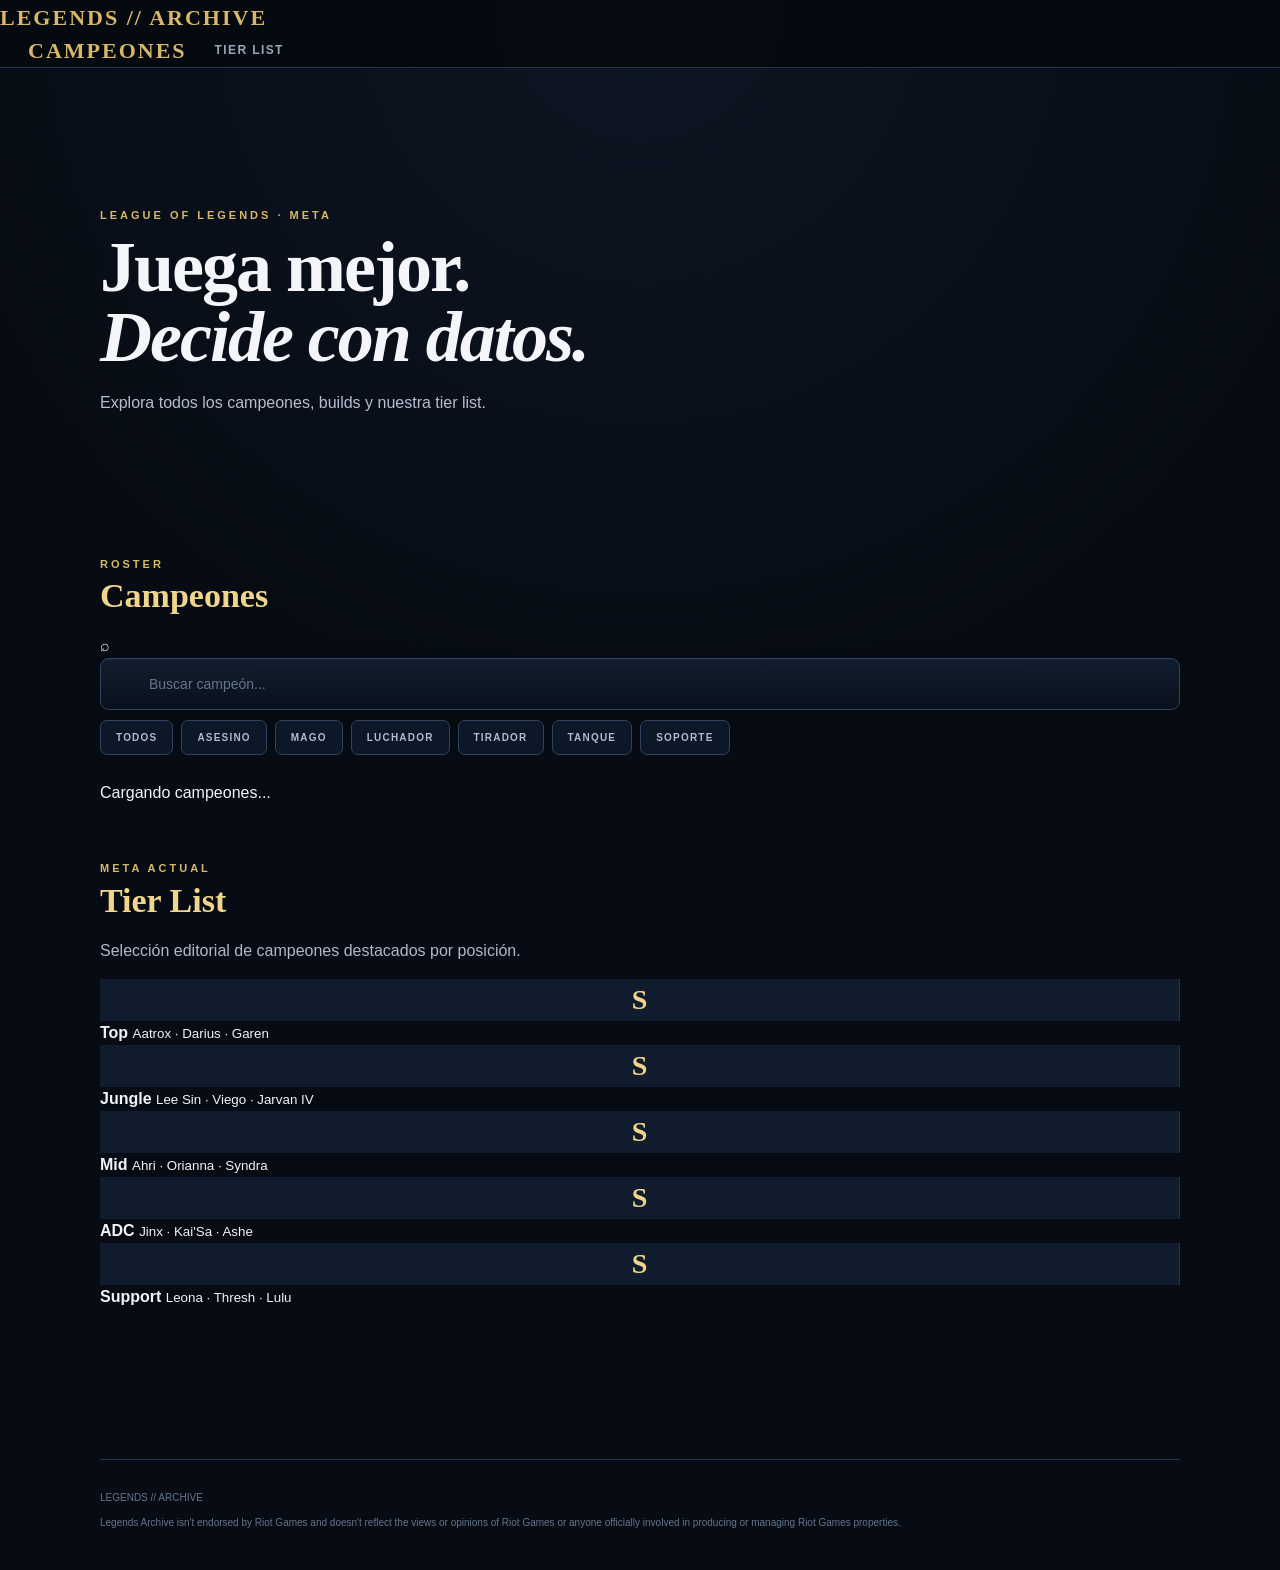
==== commit 89e8a7cb: "Update index.html" ====
--- a/index.html
+++ b/index.html
@@ -12,24 +12,25 @@
 <body>
 
   <header class="site-header">
-    <div class="nav-container">
+    <div class="header-inner">
 
       <a href="index.html" class="logo">
         LEGENDS <span>//</span> ARCHIVE
       </a>
 
       <nav>
-        <a href="#champions-section">CAMPEONES</a>
-        <a href="#tier">TIER LIST</a>
+        <a href="index.html">CAMPEONES</a>
+        <a href="#tier-list">TIER LIST</a>
       </nav>
 
     </div>
   </header>
 
 
-  <main class="container">
+  <main>
 
     <!-- HERO -->
+
     <section class="hero">
 
       <div class="eyebrow">
@@ -45,88 +46,149 @@
         Explora todos los campeones, builds y nuestra tier list.
       </p>
 
-      <a href="#champions-section" class="hero-button">
-        Explorar campeones
-      </a>
-
     </section>
 
 
     <!-- CAMPEONES -->
-    <section id="champions-section" class="champions-section">
-
-      <div class="eyebrow">
-        ROSTER
-      </div>
-
-      <h2>Campeones</h2>
-
-      <div class="search-box">
-        <span>⌕</span>
+
+    <section class="roster">
+
+      <div class="section-heading">
+
+        <div class="eyebrow">
+          ROSTER
+        </div>
+
+        <h2>
+          Campeones
+        </h2>
+
+      </div>
+
+
+      <!-- BUSCADOR -->
+
+      <div class="search-wrapper">
+
+        <span class="search-icon">⌕</span>
 
         <input
-          id="search"
-          type="text"
+          id="champion-search"
+          type="search"
           placeholder="Buscar campeón..."
           autocomplete="off"
         >
-      </div>
-
+
+      </div>
+
+
+      <!-- FILTROS -->
 
       <div class="filters">
 
-        <button data-role="TODOS">
+        <button class="filter active" data-role="all">
           TODOS
         </button>
 
-        <button data-role="ASSASSIN">
+        <button class="filter" data-role="assassin">
           ASESINO
         </button>
 
-        <button data-role="MAGE">
+        <button class="filter" data-role="mage">
           MAGO
         </button>
 
-        <button data-role="FIGHTER">
+        <button class="filter" data-role="fighter">
           LUCHADOR
         </button>
 
-        <button data-role="MARKSMAN">
+        <button class="filter" data-role="marksman">
           TIRADOR
         </button>
 
-        <button data-role="TANK">
+        <button class="filter" data-role="tank">
           TANQUE
         </button>
 
-        <button data-role="SUPPORT">
+        <button class="filter" data-role="support">
           SOPORTE
         </button>
 
       </div>
 
 
-      <!-- AQUÍ APARECERÁN LOS 170+ CAMPEONES -->
-      <div id="champions" class="champion-grid">
+      <!-- GRID -->
+
+      <div id="champion-grid" class="champion-grid">
+
+        <div class="loading">
+          Cargando campeones...
+        </div>
+
       </div>
 
     </section>
 
 
     <!-- TIER LIST -->
-    <section id="tier" class="tier-section">
+
+    <section id="tier-list" class="tier-section">
 
       <div class="eyebrow">
         META ACTUAL
       </div>
 
-      <h2>Tier List</h2>
+      <h2>
+        Tier List
+      </h2>
 
       <p>
-        Tier list editorial de demostración.
-        Después añadiremos estadísticas agregadas reales
-        por parche, posición y rango.
+        Selección editorial de campeones destacados por posición.
       </p>
+
+      <div class="tier-grid">
+
+        <div class="tier-box">
+          <span class="tier-rank s">S</span>
+          <div>
+            <strong>Top</strong>
+            <small>Aatrox · Darius · Garen</small>
+          </div>
+        </div>
+
+        <div class="tier-box">
+          <span class="tier-rank s">S</span>
+          <div>
+            <strong>Jungle</strong>
+            <small>Lee Sin · Viego · Jarvan IV</small>
+          </div>
+        </div>
+
+        <div class="tier-box">
+          <span class="tier-rank s">S</span>
+          <div>
+            <strong>Mid</strong>
+            <small>Ahri · Orianna · Syndra</small>
+          </div>
+        </div>
+
+        <div class="tier-box">
+          <span class="tier-rank s">S</span>
+          <div>
+            <strong>ADC</strong>
+            <small>Jinx · Kai'Sa · Ashe</small>
+          </div>
+        </div>
+
+        <div class="tier-box">
+          <span class="tier-rank s">S</span>
+          <div>
+            <strong>Support</strong>
+            <small>Leona · Thresh · Lulu</small>
+          </div>
+        </div>
+
+      </div>
 
     </section>
 
@@ -148,7 +210,6 @@
   </footer>
 
 
-  <!-- IMPORTANTE: CARGAR app.js -->
   <script src="app.js"></script>
 
 </body>
--- a/style.css
+++ b/style.css
@@ -1,644 +1,938 @@
 /* =========================================================
    LEGENDS // ARCHIVE
-   ESTILO GENERAL
+   PREMIUM DARK THEME
    ========================================================= */
 
+:root {
+  --bg: #070c14;
+  --bg-soft: #0b1220;
+  --panel: #0d1625;
+  --panel-hover: #111e31;
+  --border: #22334b;
+  --border-light: #30445f;
+
+  --text: #f1f3f7;
+  --muted: #8d9bb0;
+  --gold: #d8b76a;
+  --gold-light: #f0d58b;
+
+  --radius: 10px;
+  --container: 1080px;
+}
+
+/* =========================
+   RESET
+   ========================= */
+
 * {
-    box-sizing: border-box;
-    margin: 0;
-    padding: 0;
+  box-sizing: border-box;
 }
 
 html {
-    scroll-behavior: smooth;
+  scroll-behavior: smooth;
 }
 
 body {
-    background:
-        radial-gradient(
-            circle at 50% 0%,
-            #172235 0%,
-            #0b111c 45%,
-            #070b12 100%
-        );
-
-    color: #e8edf5;
-    font-family: Arial, Helvetica, sans-serif;
-    min-height: 100vh;
+  margin: 0;
+  background:
+    radial-gradient(
+      circle at 50% 0%,
+      rgba(30, 48, 76, 0.28),
+      transparent 42%
+    ),
+    var(--bg);
+  color: var(--text);
+  font-family: Arial, Helvetica, sans-serif;
+  line-height: 1.5;
+}
+
+img {
+  display: block;
+  max-width: 100%;
 }
 
 a {
-    color: inherit;
-    text-decoration: none;
-}
-
-/* =========================================================
+  color: inherit;
+  text-decoration: none;
+}
+
+/* IMPORTANTE:
+   evita que los enlaces vuelvan a aparecer morados/subrayados */
+a:visited {
+  color: inherit;
+}
+
+button,
+input {
+  font: inherit;
+}
+
+/* =========================
    HEADER
-   ========================================================= */
+   ========================= */
 
 header {
-    width: 100%;
-    height: 72px;
-
-    display: flex;
-    align-items: center;
-    justify-content: space-between;
-
-    padding: 0 6%;
-
-    background: rgba(5, 9, 16, 0.96);
-
-    border-bottom: 1px solid #263449;
-
-    position: sticky;
-    top: 0;
-    z-index: 100;
-}
-
-.brand {
-    font-family: Georgia, serif;
-    font-size: 22px;
-    font-weight: bold;
-    letter-spacing: 3px;
-    color: #f0d58a;
-}
-
-.brand span {
-    color: #728096;
-}
-
+  height: 68px;
+  width: 100%;
+  background: rgba(6, 10, 17, 0.96);
+  border-bottom: 1px solid var(--border);
+
+  display: flex;
+  align-items: center;
+}
+
+header .container,
+.navbar,
 nav {
-    display: flex;
-    align-items: center;
-    gap: 34px;
+  width: 100%;
+}
+
+header > *,
+.navbar > * {
+  max-width: var(--container);
+}
+
+header .container,
+.navbar {
+  margin: 0 auto;
+}
+
+header a:first-child {
+  font-family: Georgia, "Times New Roman", serif;
+  font-size: 22px;
+  font-weight: 700;
+  letter-spacing: 2px;
+  color: var(--gold);
+}
+
+/* =========================
+   NAVEGACIÓN
+   ========================= */
+
+nav {
+  display: flex;
+  align-items: center;
+  justify-content: space-between;
 }
 
 nav a {
-    color: #9ba7b8;
-
-    font-size: 12px;
-    font-weight: bold;
-
-    letter-spacing: 1.5px;
-
-    transition:
-        color 0.2s ease,
-        transform 0.2s ease;
+  color: #9aa7ba;
+  font-size: 12px;
+  font-weight: 700;
+  letter-spacing: 1.4px;
+  text-transform: uppercase;
+  margin-left: 28px;
+  transition: color 0.2s ease;
 }
 
 nav a:hover {
-    color: #f0d58a;
-    transform: translateY(-1px);
-}
-
-/* =========================================================
-   CONTENEDOR
-   ========================================================= */
+  color: var(--gold-light);
+}
+
+/* =========================
+   CONTENEDOR PRINCIPAL
+   ========================= */
 
 main,
-#page {
-    width: min(1200px, 92%);
-    margin: 0 auto;
-}
+.container,
+.page,
+.content {
+  width: min(var(--container), calc(100% - 40px));
+  margin-left: auto;
+  margin-right: auto;
+}
+
+/* Si main contiene directamente el contenido */
+main {
+  padding-top: 64px;
+  padding-bottom: 80px;
+}
+
+/* =========================
+   HERO
+   ========================= */
+
+.hero {
+  padding: 20px 0 70px;
+}
+
+.hero h1 {
+  max-width: 800px;
+  margin: 8px 0 18px;
+
+  font-family: Georgia, "Times New Roman", serif;
+  font-size: clamp(48px, 6vw, 72px);
+  line-height: 0.98;
+  letter-spacing: -2px;
+  color: #f4f5f8;
+}
+
+.hero h1 em {
+  color: #f4f5f8;
+}
+
+.hero p {
+  color: #b4bfce;
+  font-size: 16px;
+  max-width: 650px;
+}
+
+.eyebrow,
+.label,
+section > .eyebrow {
+  color: var(--gold);
+  font-size: 11px;
+  font-weight: 800;
+  letter-spacing: 3px;
+  text-transform: uppercase;
+}
+
+/* =========================
+   SECCIONES
+   ========================= */
 
 section {
-    padding-top: 48px;
-    padding-bottom: 70px;
-}
-
-/* =========================================================
-   TITULOS
-   ========================================================= */
-
-.section-label {
-    color: #e8c968;
-
-    font-size: 11px;
-    font-weight: bold;
-
-    letter-spacing: 3px;
-
-    margin-bottom: 14px;
-}
-
-h1 {
-    font-family: Georgia, serif;
-
-    font-size: clamp(38px, 5vw, 62px);
-
-    line-height: 1;
-
-    color: #f3f5f8;
-
-    margin-bottom: 16px;
-}
-
-h2 {
-    font-family: Georgia, serif;
-
-    color: #f0d58a;
-
-    font-size: 30px;
-
-    margin-bottom: 12px;
-}
-
-.description {
-    color: #8794a8;
-
-    font-size: 15px;
-
-    line-height: 1.7;
-
-    margin-bottom: 28px;
-}
-
-/* =========================================================
+  margin-top: 55px;
+}
+
+section h2 {
+  margin: 5px 0 20px;
+
+  font-family: Georgia, "Times New Roman", serif;
+  font-size: 34px;
+  line-height: 1.1;
+  color: var(--gold-light);
+}
+
+section p {
+  color: #aeb9c9;
+}
+
+/* =========================
    BUSCADOR
-   ========================================================= */
-
-.champion-controls {
-    display: flex;
-    align-items: center;
-    gap: 18px;
-
-    margin-bottom: 28px;
-}
-
-#champion-search {
-    width: 100%;
-
-    height: 52px;
-
-    padding: 0 18px;
-
-    border-radius: 6px;
-
-    border: 1px solid #2b3a50;
-
-    background: #0d1522;
-
-    color: #ffffff;
-
-    outline: none;
-
-    font-size: 14px;
-
-    transition:
-        border-color 0.2s ease,
-        box-shadow 0.2s ease,
-        background 0.2s ease;
-}
-
-#champion-search::placeholder {
-    color: #66758a;
-}
-
-#champion-search:focus {
-    border-color: #c9a95d;
-
-    background: #101a2a;
-
-    box-shadow:
-        0 0 0 3px rgba(201, 169, 93, 0.08);
-}
-
-#champion-count {
-    flex-shrink: 0;
-
-    color: #7d8ca2;
-
-    font-size: 12px;
-
-    white-space: nowrap;
-}
-
-/* =========================================================
+   ========================= */
+
+.search,
+.search-box,
+.search-container {
+  width: 100%;
+  position: relative;
+  margin: 0 0 14px;
+}
+
+.search input,
+.search-box input,
+.search-container input,
+input[type="search"] {
+  display: block;
+
+  width: 100%;
+  height: 52px;
+
+  padding: 0 18px 0 48px;
+
+  border: 1px solid var(--border-light);
+  border-radius: 9px;
+
+  background:
+    linear-gradient(
+      180deg,
+      rgba(18, 30, 47, 0.95),
+      rgba(9, 17, 29, 0.95)
+    );
+
+  color: #eef2f7;
+  font-size: 14px;
+
+  outline: none;
+
+  box-shadow:
+    inset 0 1px 0 rgba(255,255,255,0.025),
+    0 8px 25px rgba(0,0,0,0.15);
+
+  transition:
+    border-color 0.2s ease,
+    box-shadow 0.2s ease;
+}
+
+.search input::placeholder,
+.search-box input::placeholder,
+.search-container input::placeholder,
+input[type="search"]::placeholder {
+  color: #64748b;
+}
+
+.search input:focus,
+.search-box input:focus,
+.search-container input:focus,
+input[type="search"]:focus {
+  border-color: #a7894e;
+
+  box-shadow:
+    0 0 0 3px rgba(216,183,106,0.08),
+    0 8px 30px rgba(0,0,0,0.2);
+}
+
+/* Icono de búsqueda */
+.search::before,
+.search-box::before,
+.search-container::before {
+  content: "⌕";
+
+  position: absolute;
+  left: 18px;
+  top: 50%;
+
+  transform: translateY(-52%);
+
+  color: var(--gold);
+  font-size: 19px;
+
+  z-index: 2;
+  pointer-events: none;
+}
+
+/* =========================
    FILTROS
-   ========================================================= */
-
+   ========================= */
+
+.filters,
+.filter-buttons,
 .role-filters {
-    display: flex;
-    flex-wrap: wrap;
-    gap: 8px;
-
-    margin-bottom: 30px;
-}
-
+  display: flex;
+  flex-wrap: wrap;
+  gap: 8px;
+
+  margin: 10px 0 26px;
+}
+
+.filters button,
+.filter-buttons button,
 .role-filters button,
-.champion-controls button,
-button {
-    border: 1px solid #34435a;
-
-    background: #111b2a;
-
-    color: #aab5c5;
-
-    padding: 9px 15px;
-
-    border-radius: 4px;
-
-    font-size: 11px;
-    font-weight: bold;
-
-    letter-spacing: 1px;
-
-    cursor: pointer;
-
-    transition:
-        background 0.2s ease,
-        border-color 0.2s ease,
-        color 0.2s ease,
-        transform 0.2s ease;
-}
-
+.filters a,
+.filter-buttons a,
+.role-filters a {
+  border: 1px solid var(--border-light);
+  border-radius: 7px;
+
+  padding: 9px 15px;
+
+  background: #0c1727;
+  color: #aebbd0;
+
+  font-size: 10px;
+  font-weight: 800;
+  letter-spacing: 1.2px;
+  text-transform: uppercase;
+
+  cursor: pointer;
+
+  transition:
+    background 0.2s ease,
+    border-color 0.2s ease,
+    color 0.2s ease,
+    transform 0.2s ease;
+}
+
+.filters button:hover,
+.filter-buttons button:hover,
 .role-filters button:hover,
-.champion-controls button:hover,
-button:hover {
-    background: #1a2739;
-
-    border-color: #c9a95d;
-
-    color: #f0d58a;
-
-    transform: translateY(-1px);
-}
-
-.role-filters button.active {
-    background: #c9a95d;
-
-    color: #080c13;
-
-    border-color: #c9a95d;
-}
-
-/* =========================================================
+.filters a:hover,
+.filter-buttons a:hover,
+.role-filters a:hover {
+  background: #152338;
+  border-color: #a7894e;
+  color: var(--gold-light);
+  transform: translateY(-1px);
+}
+
+/* =========================
    GRID DE CAMPEONES
-   ========================================================= */
-
-.champion-grid {
-    display: grid;
-
-    grid-template-columns: repeat(5, 1fr);
-
-    gap: 18px;
-}
-
-/* =========================================================
-   TARJETA DE CAMPEON
-   ========================================================= */
-
-.champion-card {
-    display: block;
-
-    overflow: hidden;
-
-    background:
-        linear-gradient(
-            180deg,
-            #121d2d 0%,
-            #0c1421 100%
-        );
-
-    border: 1px solid #27364b;
-
-    border-radius: 6px;
-
-    transition:
-        transform 0.25s ease,
-        border-color 0.25s ease,
-        box-shadow 0.25s ease;
-}
-
-.champion-card:hover {
-    transform: translateY(-6px);
-
-    border-color: #c9a95d;
-
-    box-shadow:
-        0 14px 35px rgba(0, 0, 0, 0.45),
-        0 0 25px rgba(201, 169, 93, 0.08);
-}
-
-.champion-card img {
-    display: block;
-
-    width: 100%;
-
-    aspect-ratio: 1 / 1.18;
-
-    object-fit: cover;
-
-    transition: transform 0.45s ease;
-}
-
-.champion-card:hover img {
-    transform: scale(1.045);
-}
-
-.champion-card-info {
-    padding: 15px 15px 17px;
-}
-
-.champion-card-info h3 {
-    color: #f3f4f6;
-
-    font-family: Georgia, serif;
-
-    font-size: 20px;
-
-    margin-bottom: 7px;
-}
-
-.champion-card-info p {
-    color: #738197;
-
-    font-size: 11px;
-
-    line-height: 1.4;
-}
-
-/* =========================================================
-   TAGS
-   ========================================================= */
-
-.champion-tag {
-    display: inline-block;
-
-    color: #d7b967;
-
-    font-size: 9px;
-
-    font-weight: bold;
-
-    letter-spacing: 1.5px;
-
-    text-transform: uppercase;
-
-    margin-bottom: 7px;
-}
-
-/* =========================================================
-   LOADING
-   ========================================================= */
-
-.loading {
-    min-height: 500px;
-
-    display: flex;
-
-    align-items: center;
-
-    justify-content: center;
-
-    color: #9aa7ba;
-
-    font-size: 14px;
-
-    letter-spacing: 1px;
-}
-
-.loading::after {
-    content: "";
-
-    width: 18px;
-    height: 18px;
-
-    margin-left: 12px;
-
-    border: 2px solid #34435a;
-
-    border-top-color: #d2b565;
-
-    border-radius: 50%;
-
-    animation: spin 0.8s linear infinite;
-}
-
-@keyframes spin {
-    to {
-        transform: rotate(360deg);
-    }
-}
-
-/* =========================================================
-   ERROR
-   ========================================================= */
-
-.error {
-    margin-top: 80px;
-
-    padding: 35px;
-
-    background: #111925;
-
-    border: 1px solid #3a4658;
-
-    border-radius: 6px;
-
-    text-align: center;
-}
-
-.error h2 {
-    color: #e8edf5;
-
-    margin-bottom: 12px;
-}
-
-.error p {
-    color: #8794a8;
-
-    line-height: 1.6;
-}
-
-/* =========================================================
+   ========================= */
+
+.champion-grid,
+.champions-grid,
+.roster-grid,
+.cards-grid {
+  display: grid;
+
+  grid-template-columns: repeat(5, minmax(0, 1fr));
+
+  gap: 18px;
+
+  width: 100%;
+}
+
+/* =========================
+   CARD DE CAMPEÓN
+   ========================= */
+
+.champion-card,
+.champion,
+.card {
+  min-width: 0;
+
+  overflow: hidden;
+
+  border: 1px solid var(--border);
+  border-radius: var(--radius);
+
+  background:
+    linear-gradient(
+      180deg,
+      #101b2c 0%,
+      #0a1321 100%
+    );
+
+  box-shadow:
+    0 10px 25px rgba(0,0,0,0.18);
+
+  transition:
+    transform 0.25s ease,
+    border-color 0.25s ease,
+    box-shadow 0.25s ease;
+}
+
+.champion-card:hover,
+.champion:hover,
+.card:hover {
+  transform: translateY(-4px);
+
+  border-color: #52627a;
+
+  box-shadow:
+    0 16px 35px rgba(0,0,0,0.32);
+}
+
+/* =========================
+   IMÁGENES DE LAS CARDS
+   ========================= */
+
+/*
+   MUY IMPORTANTE:
+   Aquí limitamos las imágenes para que NUNCA
+   vuelvan a ocupar toda la pantalla.
+*/
+
+.champion-card img,
+.champion img,
+.card img {
+  width: 100%;
+
+  height: 250px;
+
+  object-fit: cover;
+  object-position: center;
+
+  border: 0;
+
+  transition: transform 0.35s ease;
+}
+
+.champion-card:hover img,
+.champion:hover img,
+.card:hover img {
+  transform: scale(1.035);
+}
+
+/* =========================
+   CONTENIDO DE CARD
+   ========================= */
+
+.champion-card .card-body,
+.champion-card .content,
+.champion .card-body,
+.card .card-body {
+  padding: 14px 14px 16px;
+}
+
+.champion-card .role,
+.champion .role,
+.card .role {
+  margin-bottom: 5px;
+
+  color: var(--gold);
+
+  font-size: 9px;
+  font-weight: 800;
+  letter-spacing: 1.5px;
+  text-transform: uppercase;
+}
+
+.champion-card h3,
+.champion h3,
+.card h3 {
+  margin: 0;
+
+  font-family: Georgia, "Times New Roman", serif;
+  font-size: 21px;
+  line-height: 1.1;
+
+  color: #f0f2f5;
+}
+
+.champion-card p,
+.champion .description,
+.card p {
+  margin: 6px 0 0;
+
+  color: #75859b;
+
+  font-size: 11px;
+}
+
+/* =========================
+   LINKS DENTRO DE LAS CARDS
+   ========================= */
+
+.champion-card a,
+.champion a,
+.card a {
+  color: inherit;
+  text-decoration: none;
+}
+
+.champion-card a:hover,
+.champion a:hover,
+.card a:hover {
+  color: inherit;
+}
+
+/* =========================
+   PÁGINA DEL CAMPEÓN
+   ========================= */
+
+.champion-page,
+.champion-detail,
+.champion-profile {
+  width: min(1180px, calc(100% - 40px));
+  margin: 0 auto;
+  padding-bottom: 80px;
+}
+
+/* Hero del campeón */
+.champion-hero {
+  position: relative;
+
+  min-height: 420px;
+
+  margin-bottom: 50px;
+
+  overflow: hidden;
+
+  border-radius: 12px;
+  border: 1px solid var(--border);
+
+  background: #0b1320;
+}
+
+.champion-hero img {
+  width: 100%;
+  height: 420px;
+
+  object-fit: cover;
+  object-position: center;
+
+  opacity: 0.72;
+}
+
+.champion-hero::after {
+  content: "";
+
+  position: absolute;
+  inset: 0;
+
+  background:
+    linear-gradient(
+      90deg,
+      rgba(5,9,15,0.95) 0%,
+      rgba(5,9,15,0.68) 42%,
+      rgba(5,9,15,0.1) 100%
+    ),
+    linear-gradient(
+      0deg,
+      rgba(5,9,15,0.85) 0%,
+      transparent 55%
+    );
+
+  pointer-events: none;
+}
+
+.champion-hero-content {
+  position: absolute;
+
+  z-index: 2;
+
+  left: 45px;
+  bottom: 40px;
+
+  max-width: 650px;
+}
+
+.champion-hero h1 {
+  margin: 8px 0;
+
+  font-family: Georgia, "Times New Roman", serif;
+  font-size: 64px;
+
+  color: #f5f5f5;
+}
+
+.champion-hero p {
+  color: #c1cad7;
+}
+
+/* =========================
+   PERFIL
+   ========================= */
+
+.profile-section {
+  margin-top: 40px;
+
+  padding: 30px;
+
+  border: 1px solid var(--border);
+  border-radius: 10px;
+
+  background:
+    linear-gradient(
+      180deg,
+      rgba(15,26,42,0.9),
+      rgba(9,16,27,0.9)
+    );
+}
+
+.profile-section h2 {
+  margin-top: 0;
+}
+
+/* =========================
+   ESTADÍSTICAS
+   ========================= */
+
+.stats-grid {
+  display: grid;
+
+  grid-template-columns: repeat(4, 1fr);
+
+  gap: 12px;
+
+  margin: 25px 0;
+}
+
+.stat,
+.stat-card {
+  padding: 18px;
+
+  border: 1px solid var(--border);
+  border-radius: 8px;
+
+  background: #0c1726;
+}
+
+.stat-label {
+  display: block;
+
+  margin-bottom: 4px;
+
+  color: #718198;
+
+  font-size: 9px;
+  font-weight: 800;
+  letter-spacing: 1.5px;
+  text-transform: uppercase;
+}
+
+.stat-value {
+  color: #f2f4f7;
+
+  font-family: Georgia, "Times New Roman", serif;
+  font-size: 25px;
+  font-weight: 700;
+}
+
+/* =========================
+   BUILD
+   ========================= */
+
+.build-grid {
+  display: grid;
+
+  grid-template-columns: repeat(6, minmax(0, 1fr));
+
+  gap: 14px;
+
+  margin-top: 20px;
+}
+
+.item-card {
+  padding: 10px;
+
+  border: 1px solid var(--border);
+  border-radius: 8px;
+
+  background: #0c1726;
+
+  text-align: center;
+}
+
+.item-card img {
+  width: 64px;
+  height: 64px;
+
+  margin: 0 auto 8px;
+
+  object-fit: cover;
+
+  border-radius: 6px;
+}
+
+.item-card strong {
+  display: block;
+
+  color: #e8ebef;
+
+  font-size: 11px;
+}
+
+.item-card span {
+  display: block;
+
+  margin-top: 3px;
+
+  color: #718198;
+
+  font-size: 9px;
+}
+
+/* =========================
    TIER LIST
-   ========================================================= */
+   ========================= */
 
 .tier-list {
-    display: flex;
-
+  display: flex;
+  flex-direction: column;
+  gap: 12px;
+}
+
+.tier-row {
+  display: grid;
+
+  grid-template-columns: 70px 1fr;
+
+  min-height: 130px;
+
+  border: 1px solid var(--border);
+  border-radius: 10px;
+
+  overflow: hidden;
+
+  background: #0c1726;
+}
+
+.tier-rank {
+  display: flex;
+
+  align-items: center;
+  justify-content: center;
+
+  color: var(--gold-light);
+
+  font-family: Georgia, "Times New Roman", serif;
+  font-size: 28px;
+  font-weight: 700;
+
+  background: #111d2e;
+
+  border-right: 1px solid var(--border);
+}
+
+.tier-champions {
+  display: flex;
+  flex-wrap: wrap;
+  gap: 12px;
+
+  padding: 12px;
+}
+
+.tier-champion {
+  width: 100px;
+
+  overflow: hidden;
+
+  border-radius: 7px;
+
+  border: 1px solid var(--border);
+}
+
+.tier-champion img {
+  width: 100%;
+  height: 85px;
+
+  object-fit: cover;
+}
+
+.tier-champion span {
+  display: block;
+
+  padding: 5px;
+
+  color: #dfe4eb;
+
+  font-size: 10px;
+  text-align: center;
+}
+
+/* =========================
+   FOOTER
+   ========================= */
+
+footer {
+  width: min(var(--container), calc(100% - 40px));
+
+  margin: 70px auto 0;
+  padding: 30px 0;
+
+  border-top: 1px solid var(--border);
+
+  color: #65758c;
+
+  font-size: 10px;
+}
+
+footer strong,
+footer h3 {
+  display: block;
+
+  margin-bottom: 8px;
+
+  color: var(--gold);
+
+  font-size: 10px;
+  letter-spacing: 2px;
+  text-transform: uppercase;
+}
+
+/* =========================
+   RESPONSIVE
+   ========================= */
+
+@media (max-width: 1000px) {
+  .champion-grid,
+  .champions-grid,
+  .roster-grid,
+  .cards-grid {
+    grid-template-columns: repeat(4, minmax(0, 1fr));
+  }
+
+  .build-grid {
+    grid-template-columns: repeat(4, minmax(0, 1fr));
+  }
+}
+
+@media (max-width: 760px) {
+
+  header {
+    height: auto;
+    min-height: 62px;
+  }
+
+  nav {
+    padding: 14px 0;
     flex-direction: column;
-
-    gap: 14px;
-
-    margin-top: 30px;
-}
-
-.tier-row {
-    display: grid;
-
-    grid-template-columns: 75px 1fr;
-
-    min-height: 110px;
-
-    background: #0e1725;
-
-    border: 1px solid #27364b;
-
-    border-radius: 6px;
-
-    overflow: hidden;
-}
-
-.tier-rank {
-    display: flex;
-
-    align-items: center;
-
-    justify-content: center;
-
-    background: #151f2e;
-
-    color: #f0d58a;
-
-    font-family: Georgia, serif;
-
-    font-size: 32px;
-
-    font-weight: bold;
-}
-
-.tier-champions {
-    display: flex;
-
-    flex-wrap: wrap;
-
-    gap: 12px;
-
-    padding: 15px;
-}
-
-.tier-champion {
-    width: 80px;
-
-    text-align: center;
-}
-
-.tier-champion img {
-    width: 64px;
-    height: 64px;
-
-    object-fit: cover;
-
-    border-radius: 4px;
-
-    border: 1px solid #34435a;
-}
-
-.tier-champion span {
-    display: block;
-
-    margin-top: 5px;
-
-    color: #aab5c5;
-
-    font-size: 10px;
-}
-
-/* =========================================================
-   FOOTER
-   ========================================================= */
-
-footer {
-    width: min(1200px, 92%);
-
-    margin: 0 auto;
-
-    padding: 40px 0 55px;
-
-    border-top: 1px solid #263449;
-
-    color: #66758a;
-
-    font-size: 11px;
-
-    line-height: 1.7;
-}
-
-footer b {
-    color: #d8bc70;
-
-    letter-spacing: 2px;
-}
-
-/* =========================================================
-   RESPONSIVE
-   ========================================================= */
-
-@media (max-width: 1050px) {
-
-    .champion-grid {
-        grid-template-columns: repeat(4, 1fr);
-    }
-
-}
-
-@media (max-width: 800px) {
-
-    header {
-        height: auto;
-
-        padding: 20px 5%;
-
-        flex-direction: column;
-
-        gap: 18px;
-    }
-
-    nav {
-        gap: 20px;
-    }
-
-    .champion-grid {
-        grid-template-columns: repeat(3, 1fr);
-    }
-
-    .champion-controls {
-        flex-direction: column;
-
-        align-items: stretch;
-    }
-
-    #champion-count {
-        text-align: right;
-    }
-
-}
-
-@media (max-width: 560px) {
-
-    main,
-    #page {
-        width: 94%;
-    }
-
-    section {
-        padding-top: 30px;
-    }
-
-    .champion-grid {
-        grid-template-columns: repeat(2, 1fr);
-
-        gap: 12px;
-    }
-
-    .champion-card-info {
-        padding: 11px;
-    }
-
-    .champion-card-info h3 {
-        font-size: 17px;
-    }
-
-    h1 {
-        font-size: 38px;
-    }
-
-    nav {
-        width: 100%;
-
-        justify-content: center;
-    }
-
-}
+    align-items: flex-start;
+    gap: 10px;
+  }
+
+  nav a {
+    margin-left: 0;
+    margin-right: 20px;
+  }
+
+  main {
+    padding-top: 35px;
+  }
+
+  .hero h1 {
+    font-size: 46px;
+  }
+
+  .champion-grid,
+  .champions-grid,
+  .roster-grid,
+  .cards-grid {
+    grid-template-columns: repeat(2, minmax(0, 1fr));
+  }
+
+  .champion-card img,
+  .champion img,
+  .card img {
+    height: 220px;
+  }
+
+  .stats-grid {
+    grid-template-columns: repeat(2, 1fr);
+  }
+
+  .build-grid {
+    grid-template-columns: repeat(3, 1fr);
+  }
+
+  .champion-hero {
+    min-height: 350px;
+  }
+
+  .champion-hero img {
+    height: 350px;
+  }
+
+  .champion-hero-content {
+    left: 25px;
+    bottom: 25px;
+  }
+
+  .champion-hero h1 {
+    font-size: 46px;
+  }
+}
+
+@media (max-width: 480px) {
+
+  main,
+  .container,
+  .page,
+  .content,
+  .champion-page,
+  .champion-detail,
+  .champion-profile {
+    width: calc(100% - 24px);
+  }
+
+  .champion-grid,
+  .champions-grid,
+  .roster-grid,
+  .cards-grid {
+    grid-template-columns: 1fr 1fr;
+    gap: 10px;
+  }
+
+  .champion-card img,
+  .champion img,
+  .card img {
+    height: 180px;
+  }
+
+  .champion-card h3,
+  .champion h3,
+  .card h3 {
+    font-size: 18px;
+  }
+
+  .build-grid {
+    grid-template-columns: repeat(2, 1fr);
+  }
+
+  .stats-grid {
+    grid-template-columns: 1fr 1fr;
+  }
+}
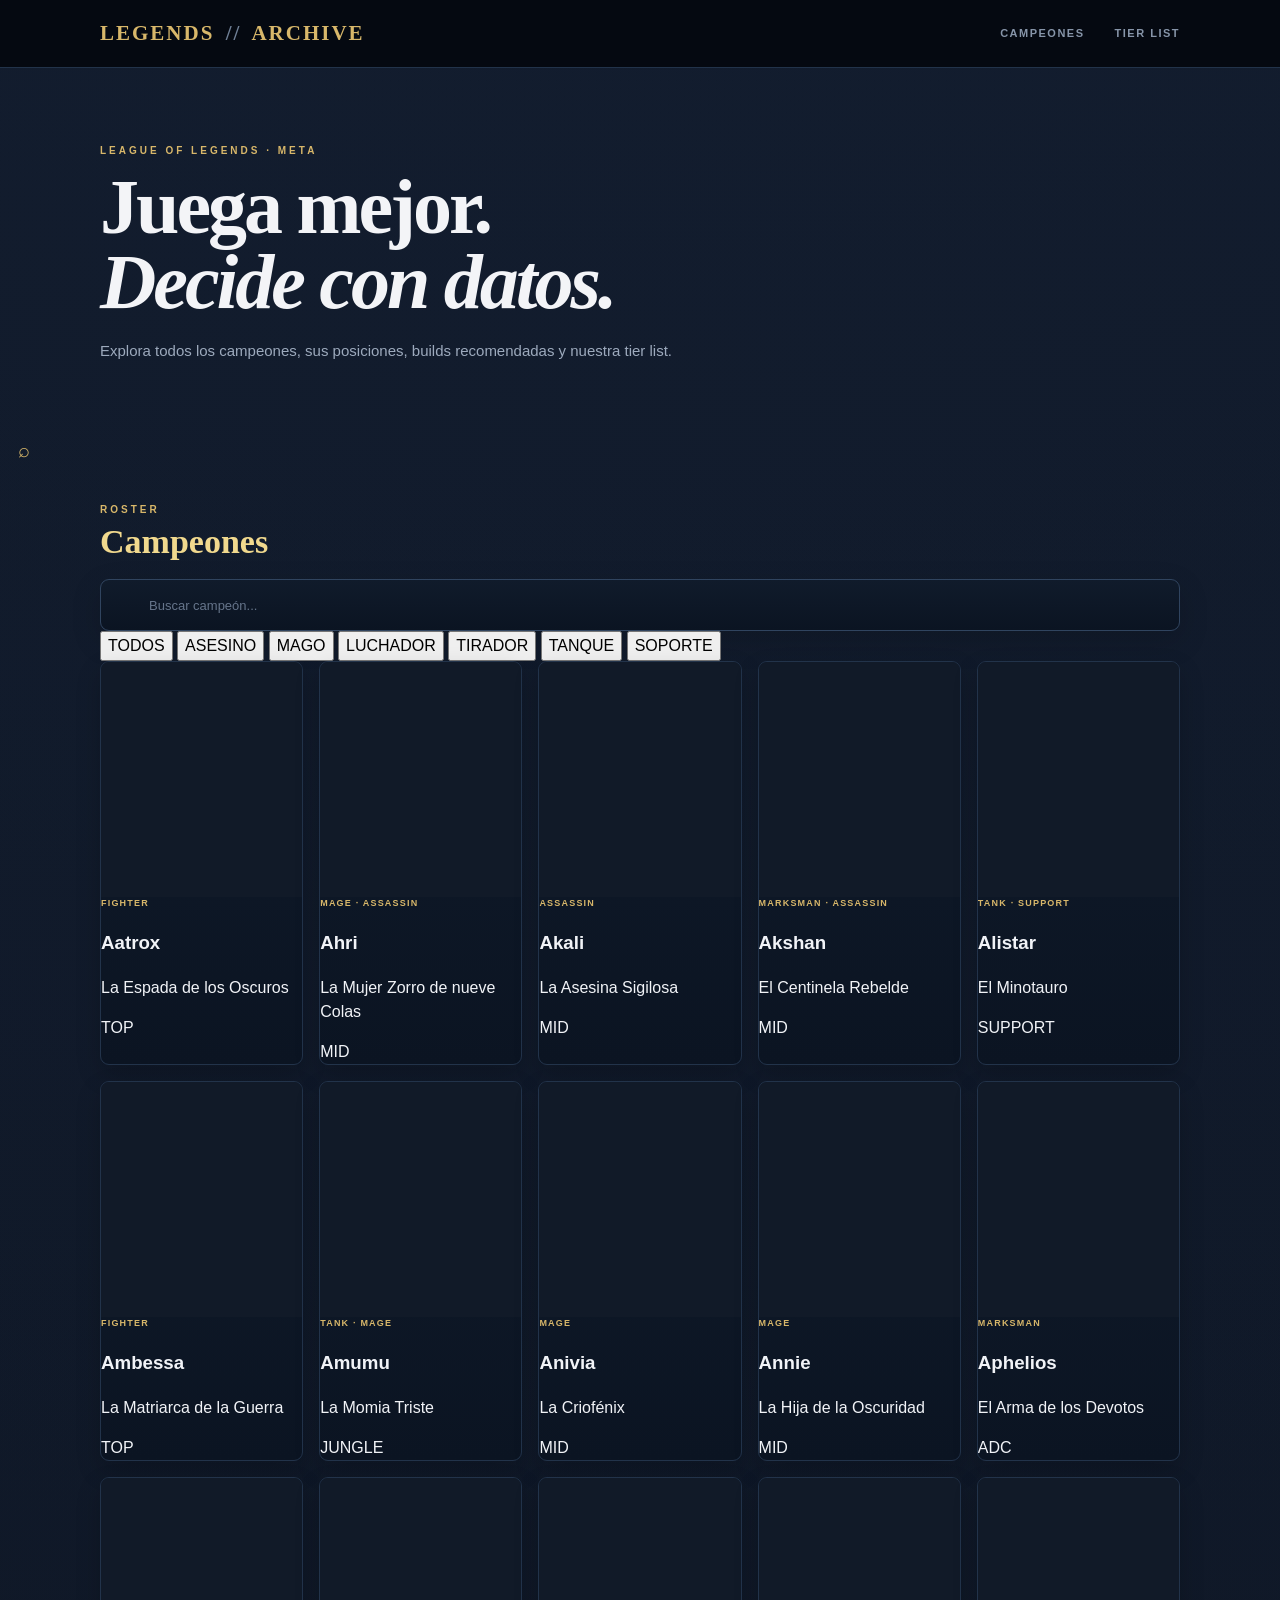
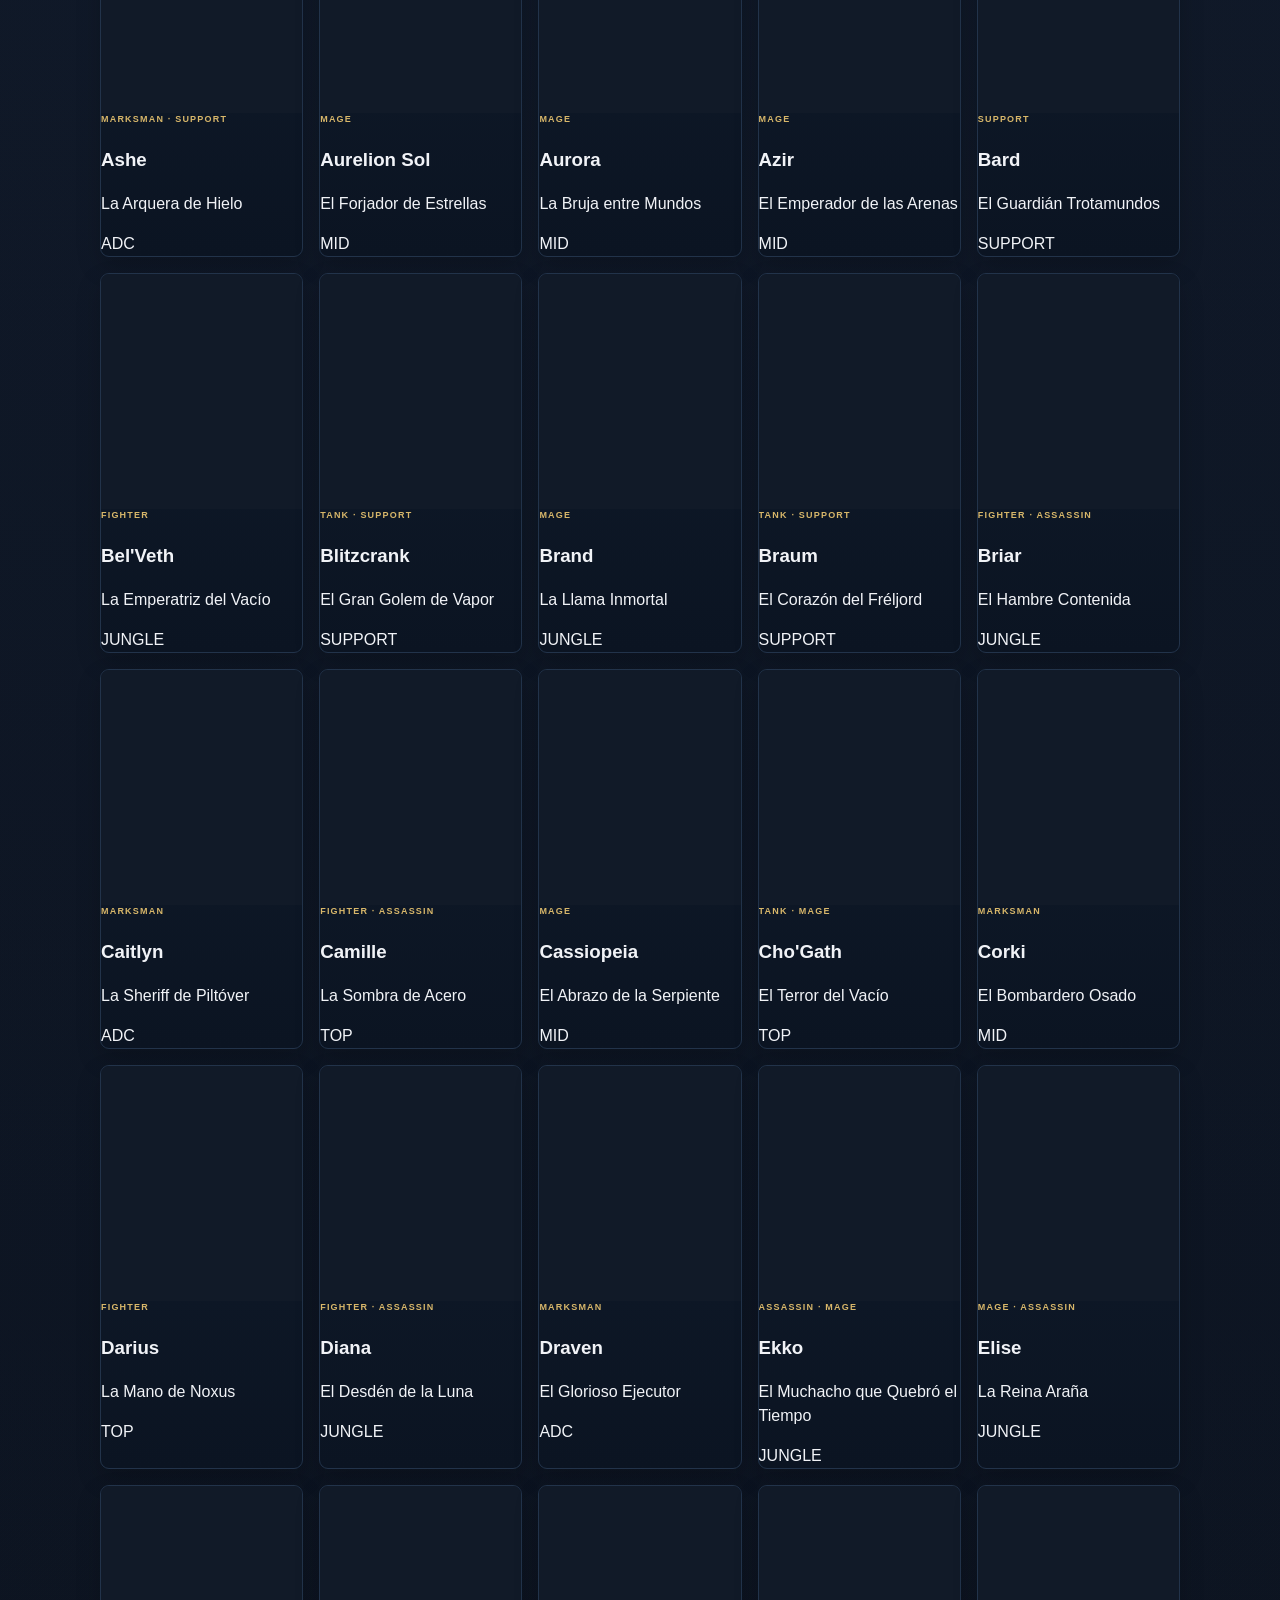
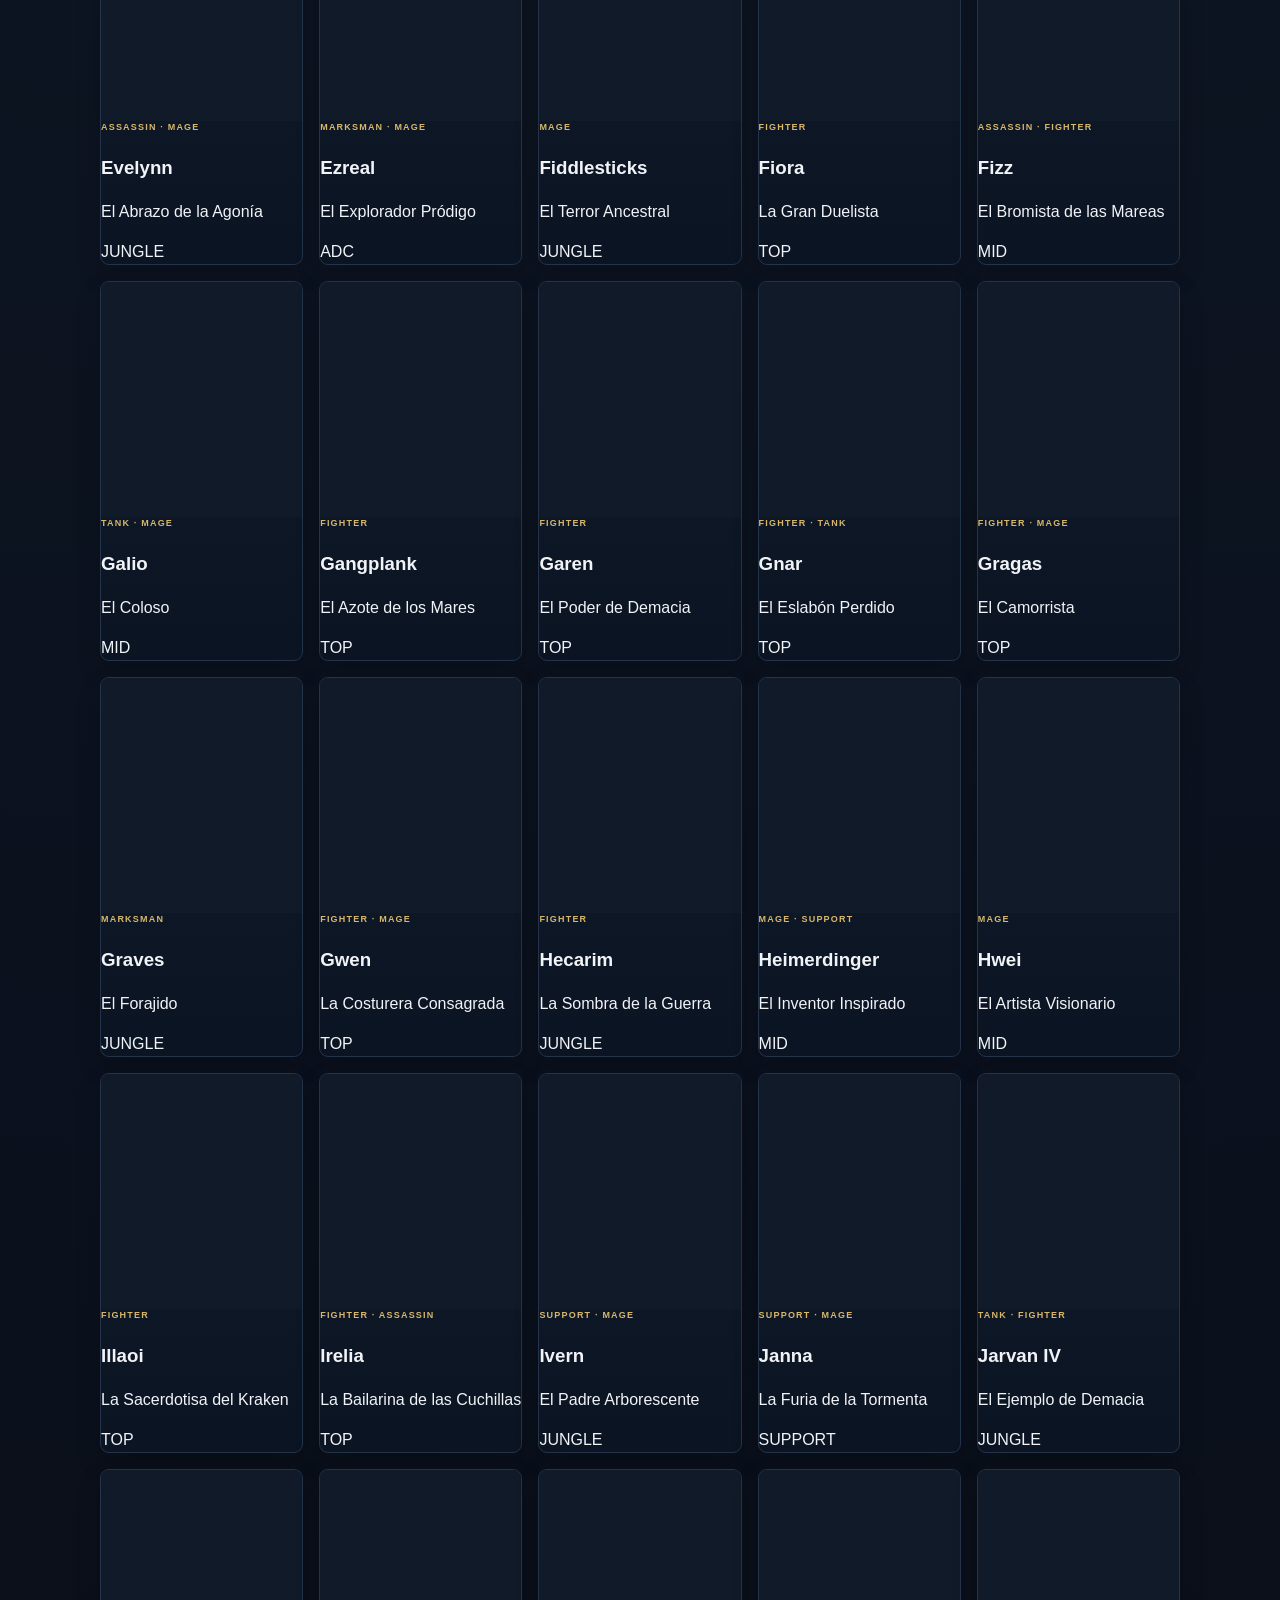
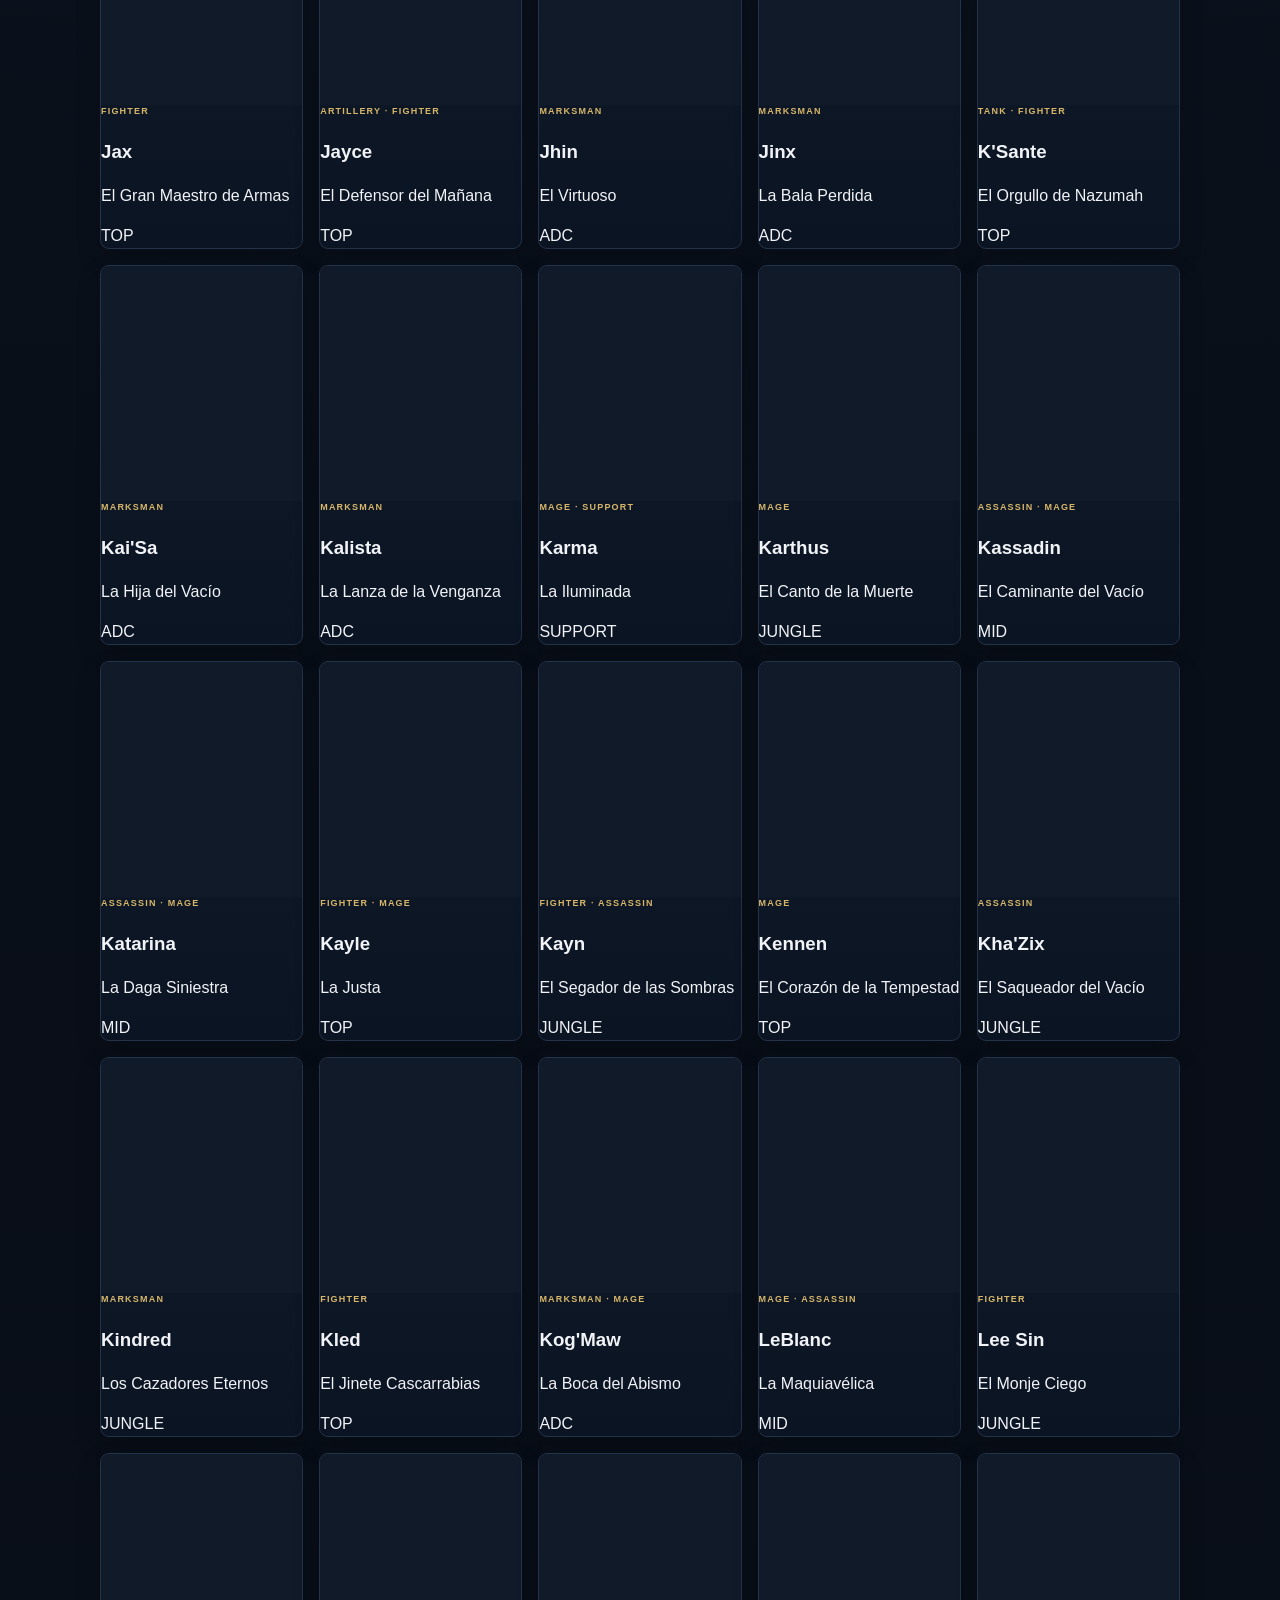
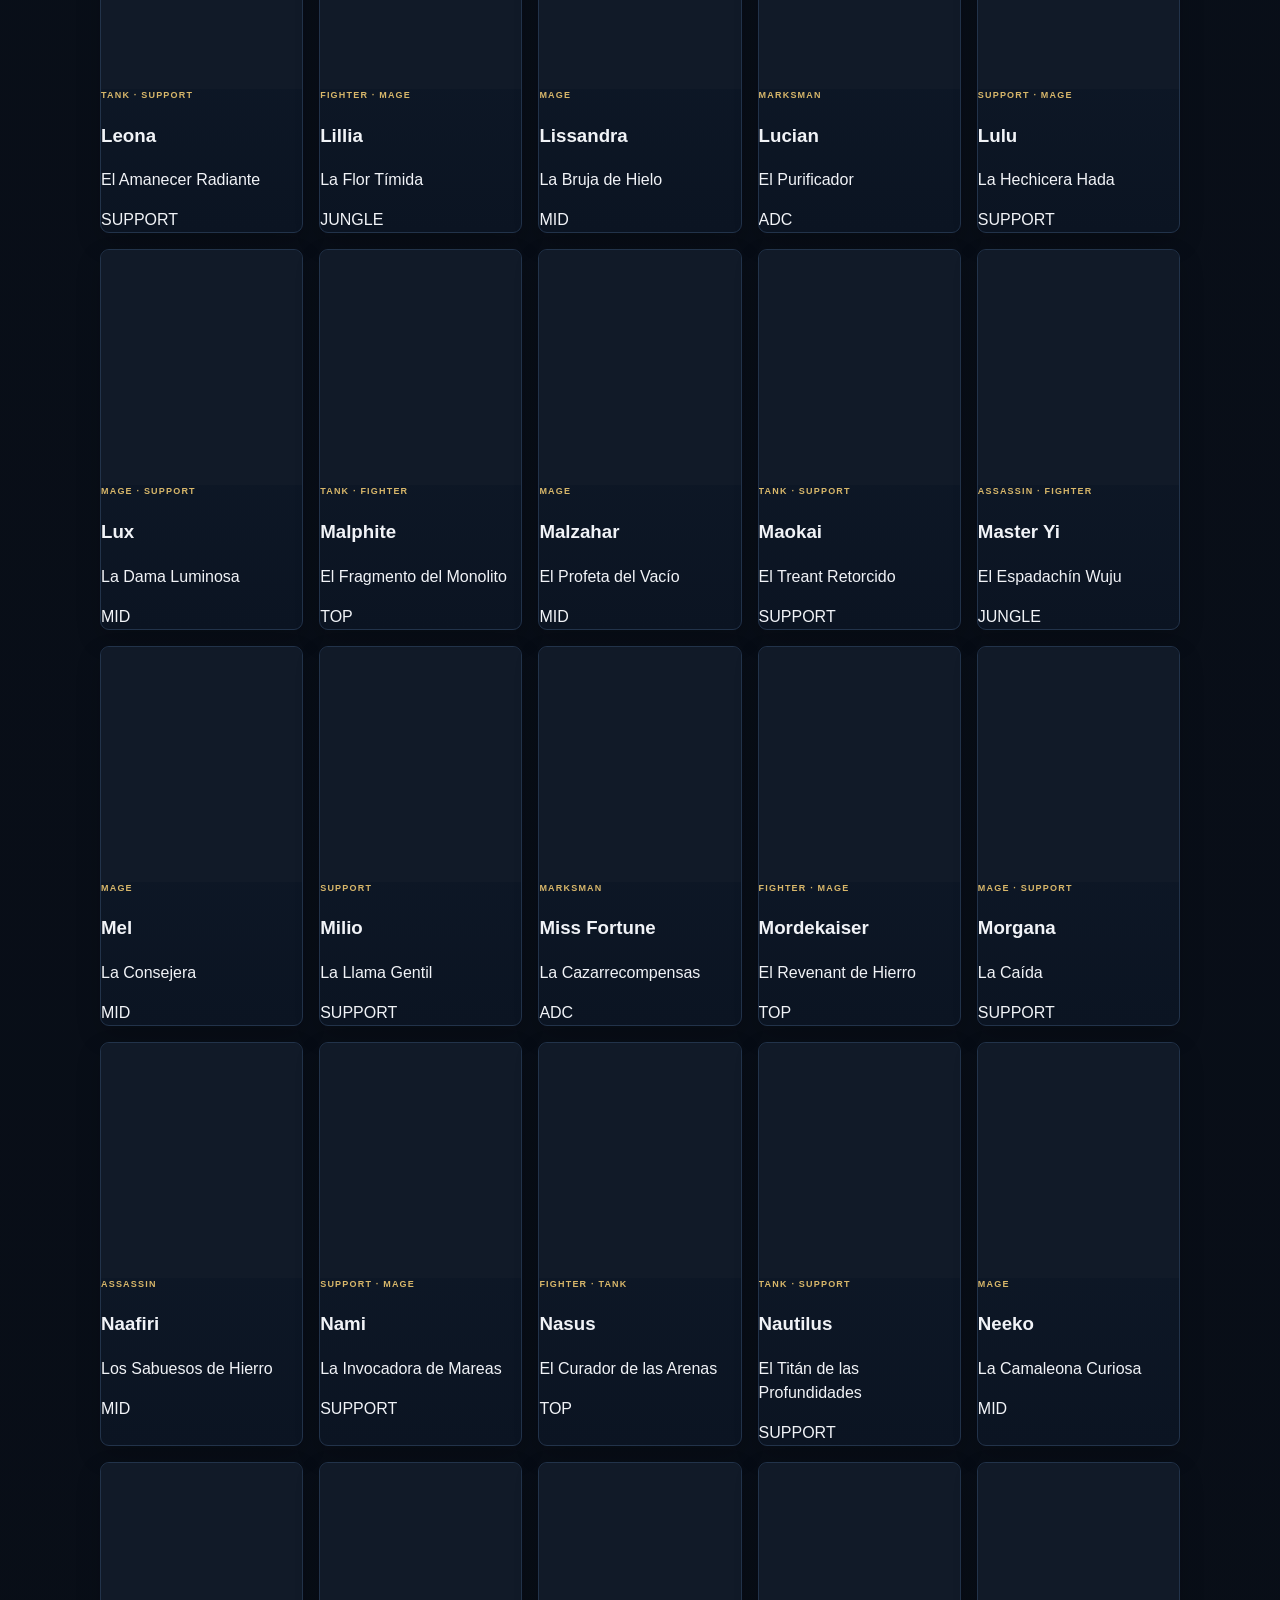
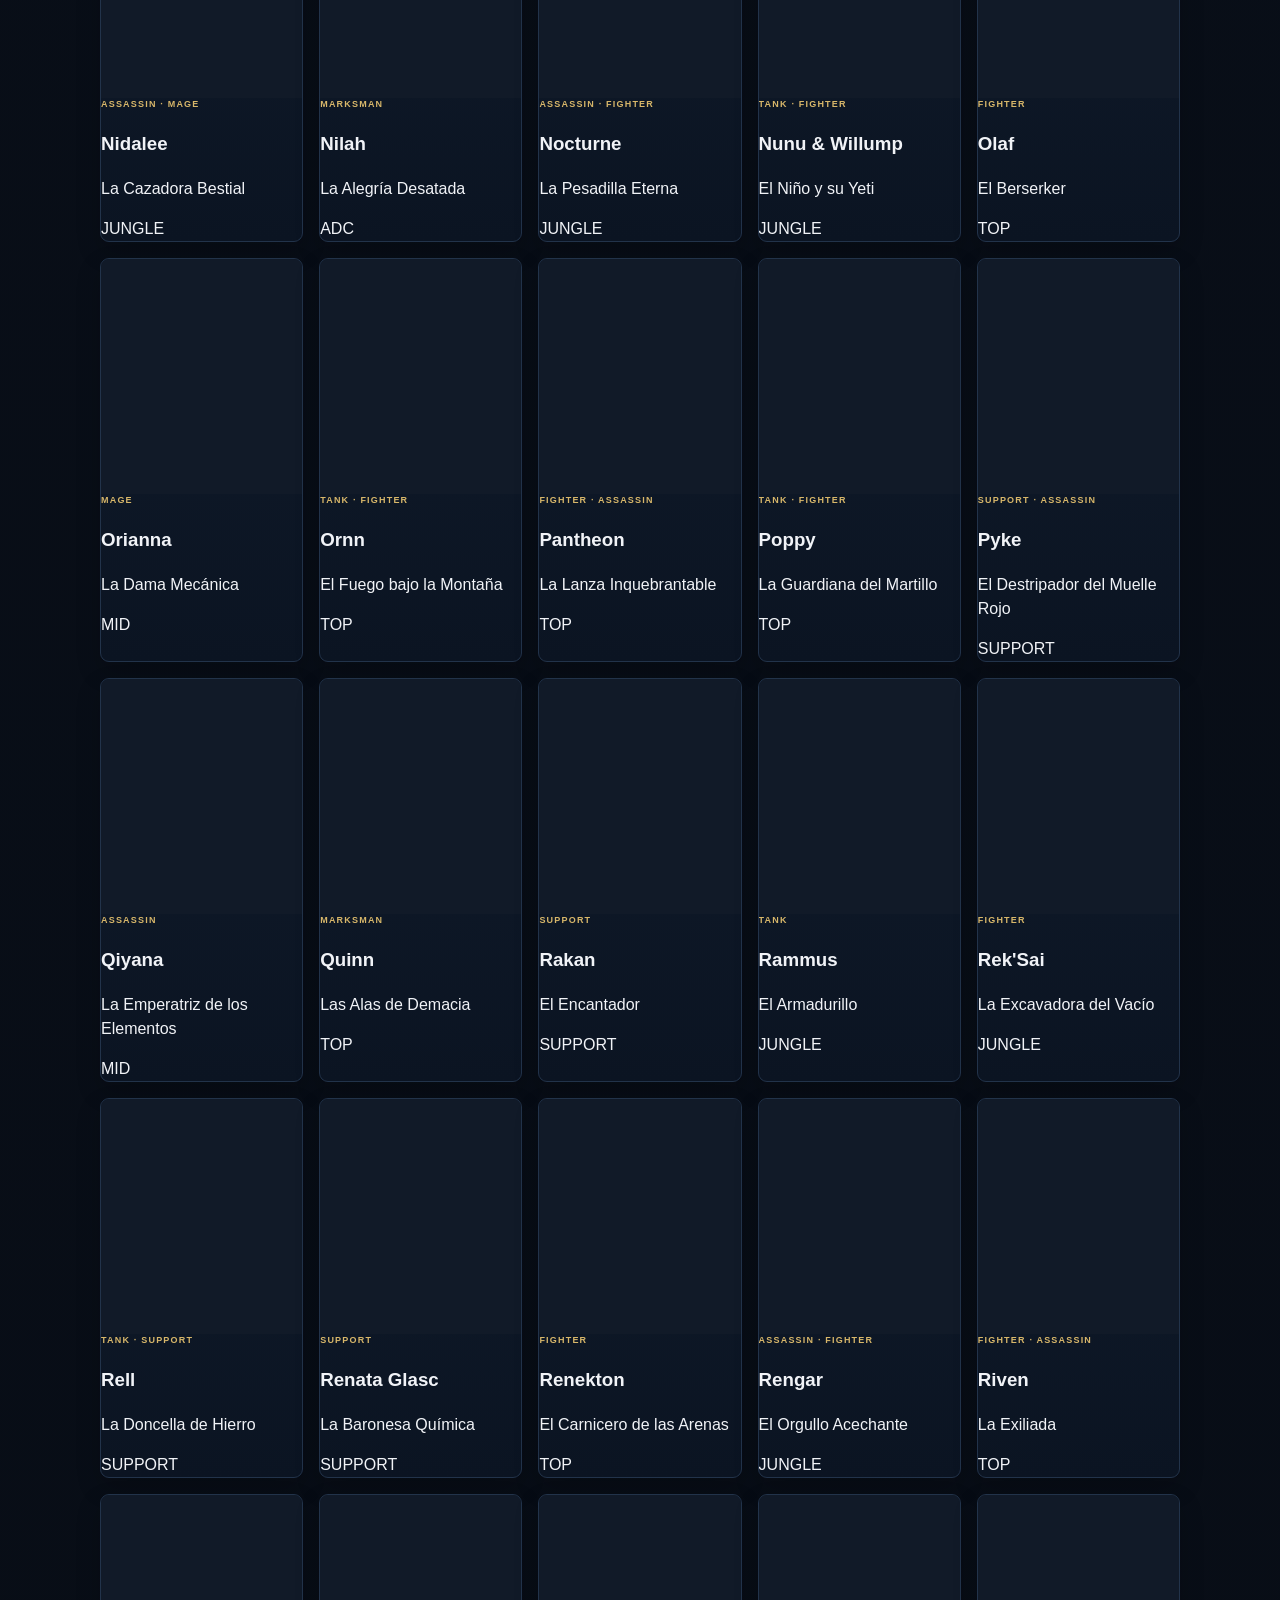
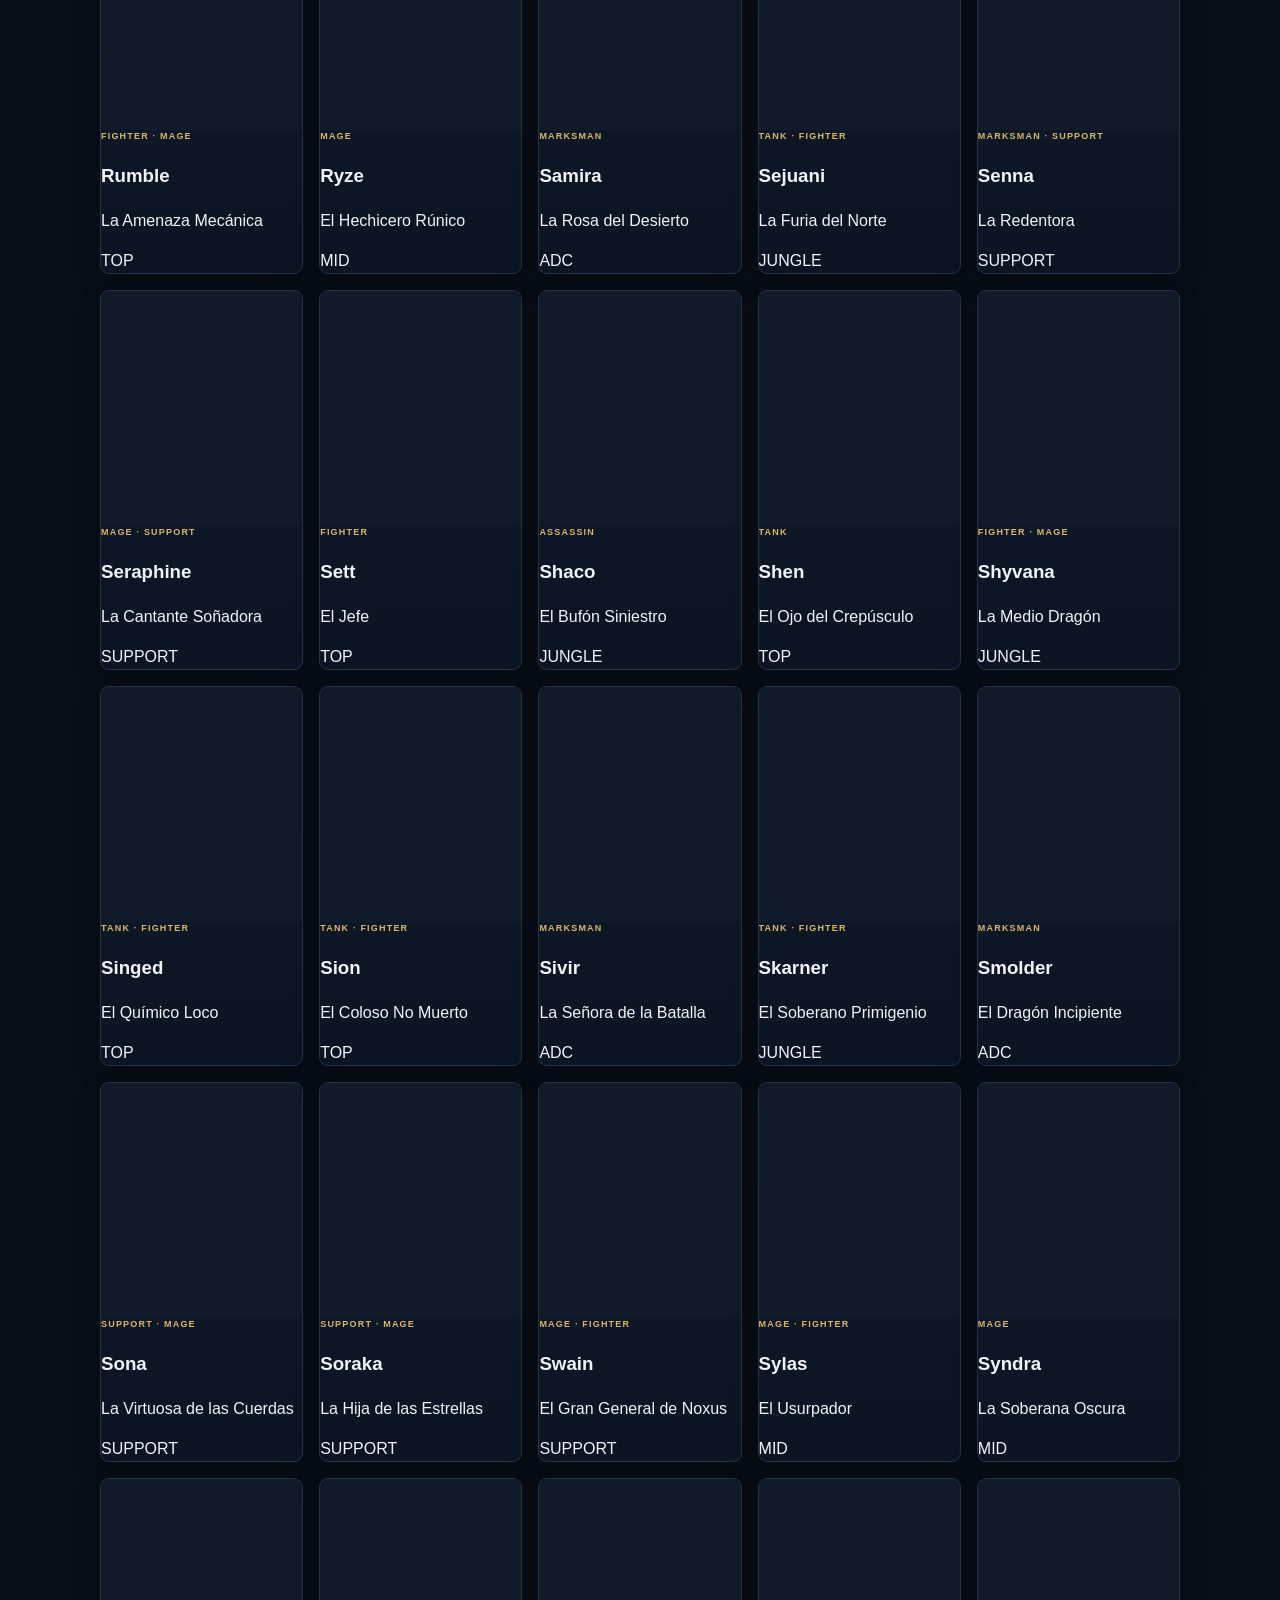
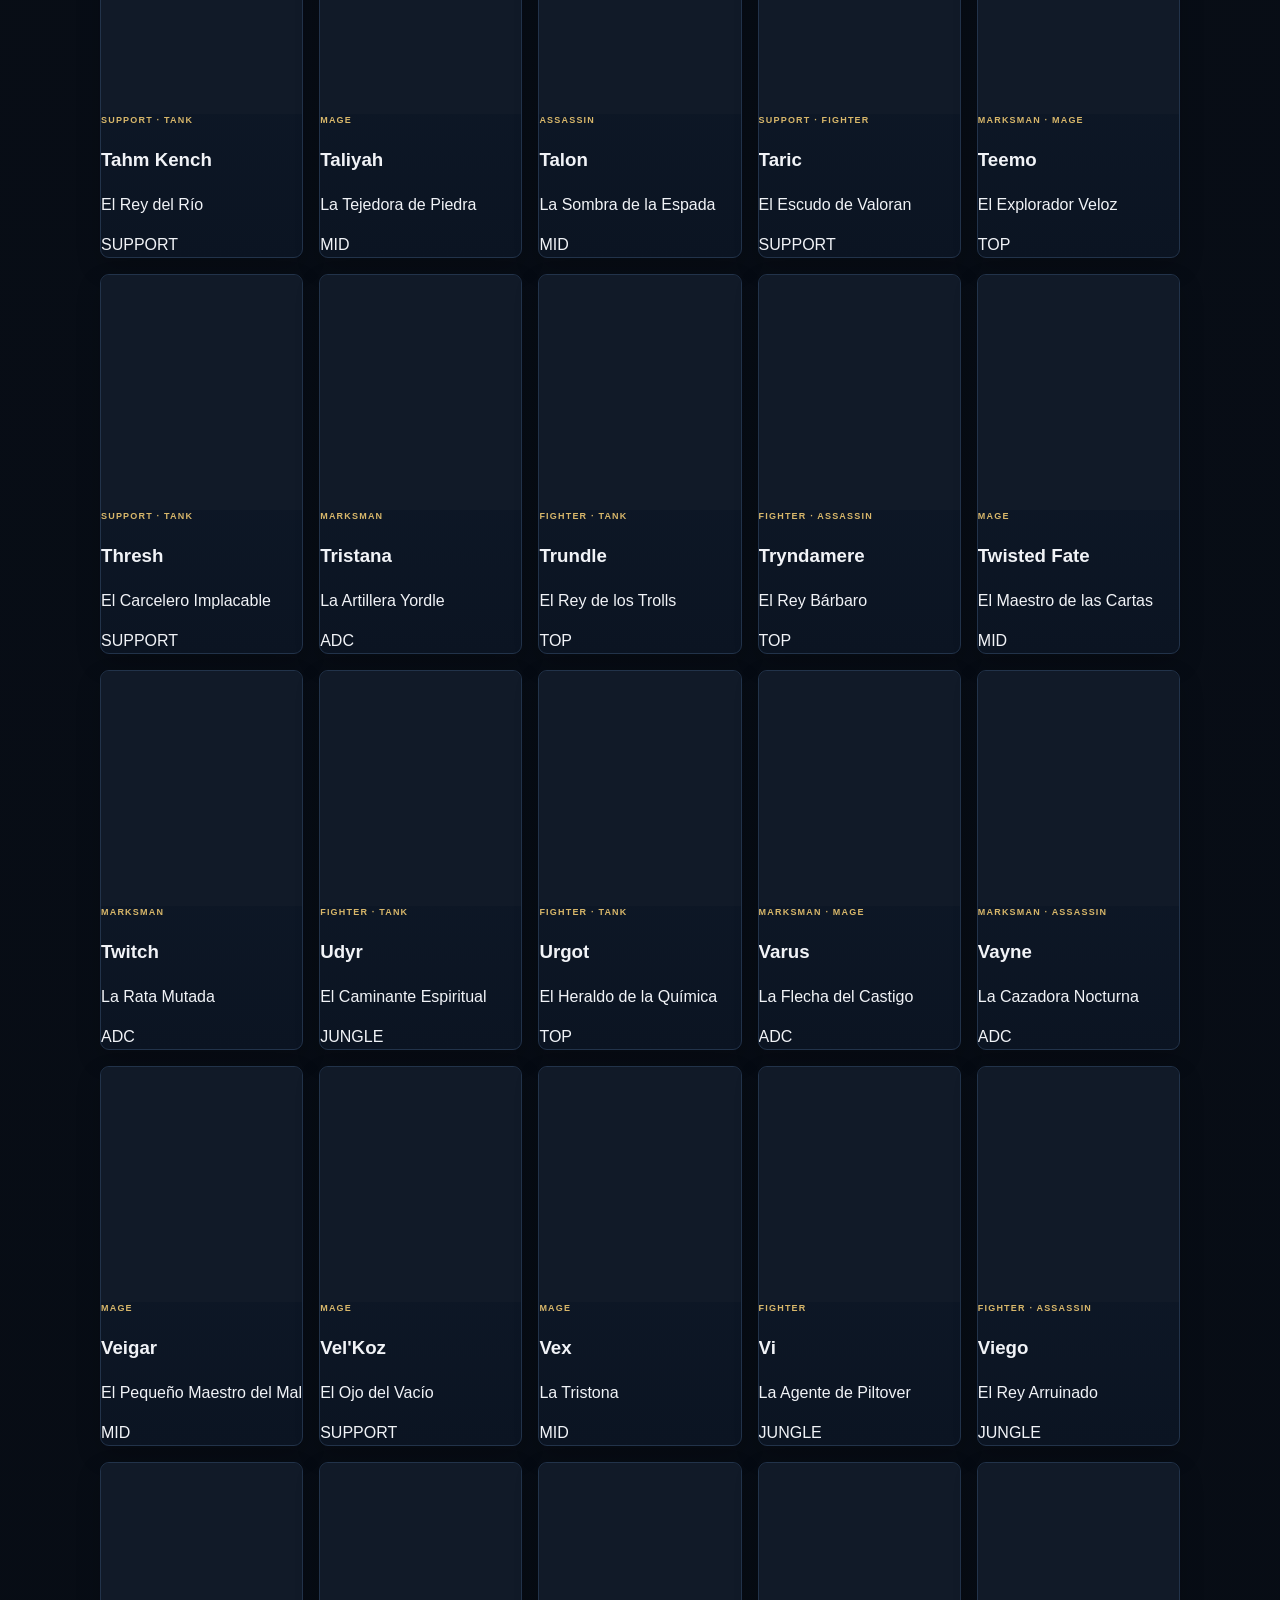
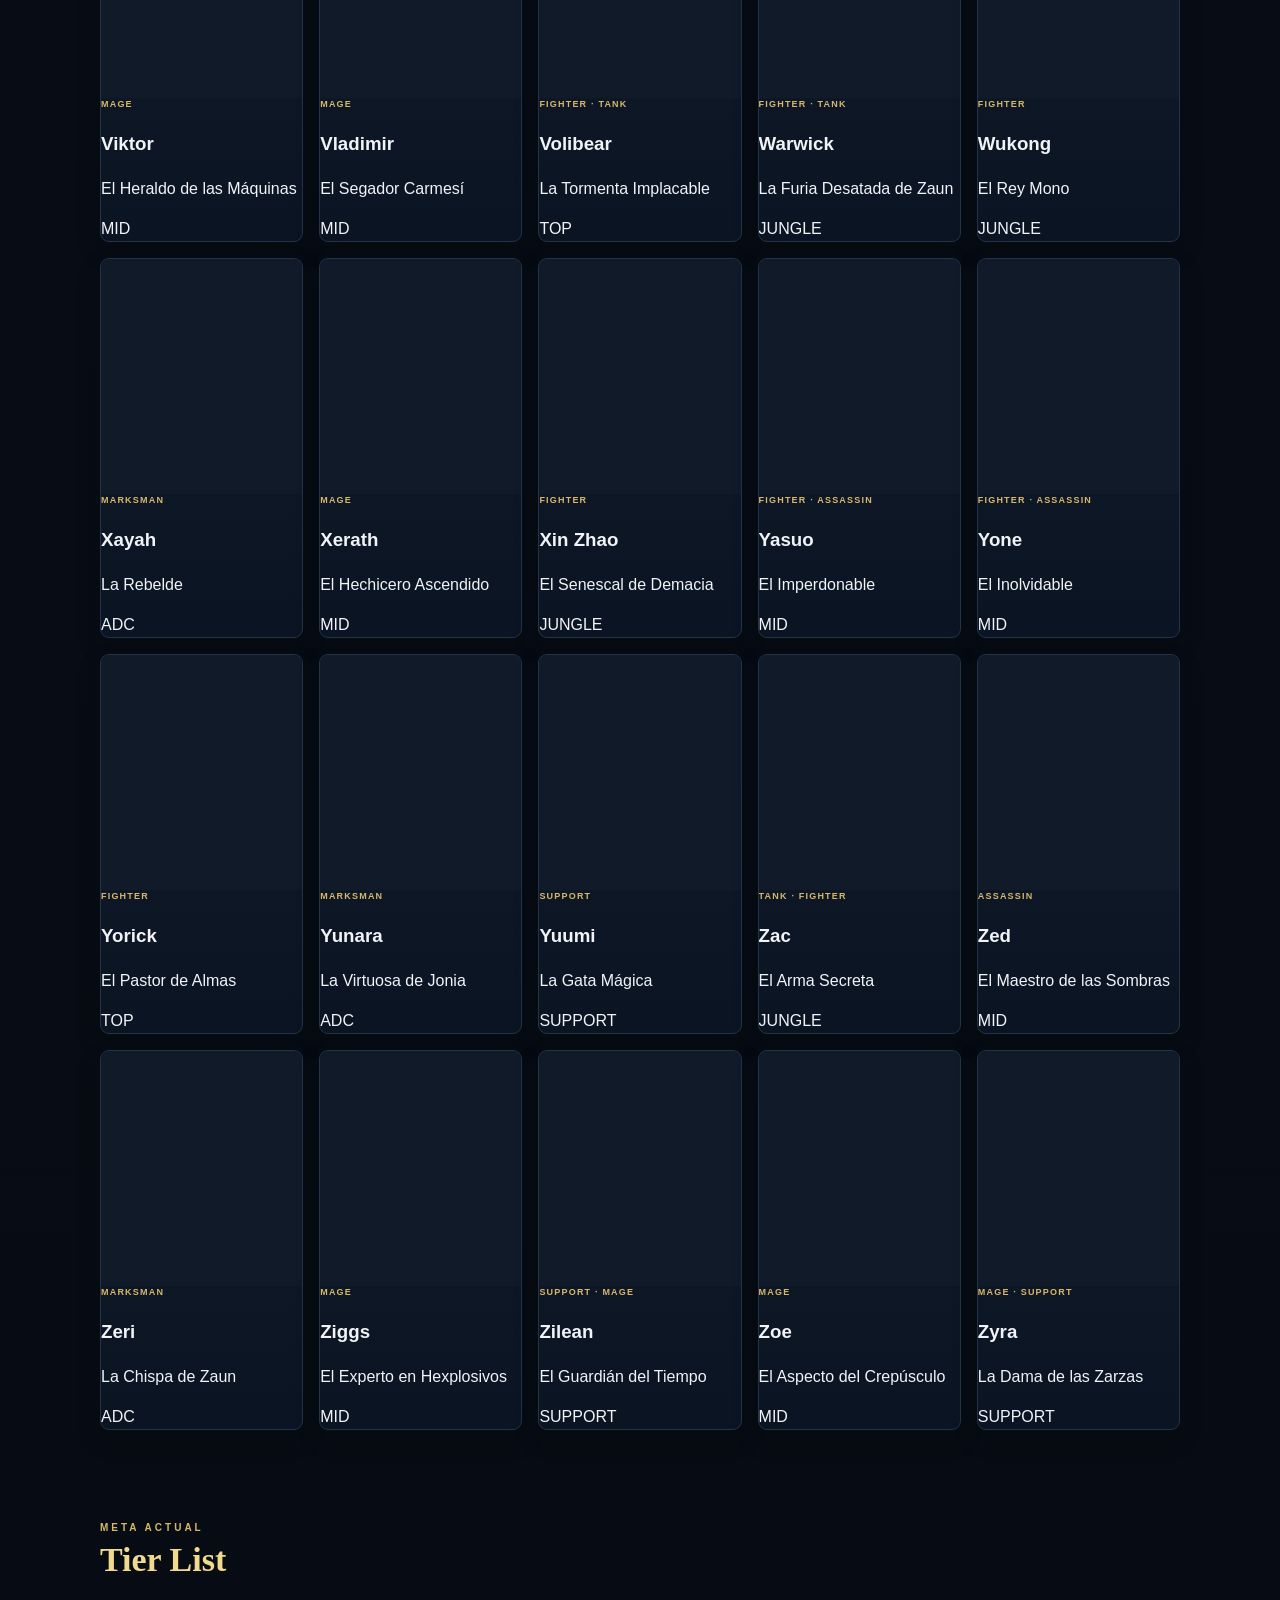
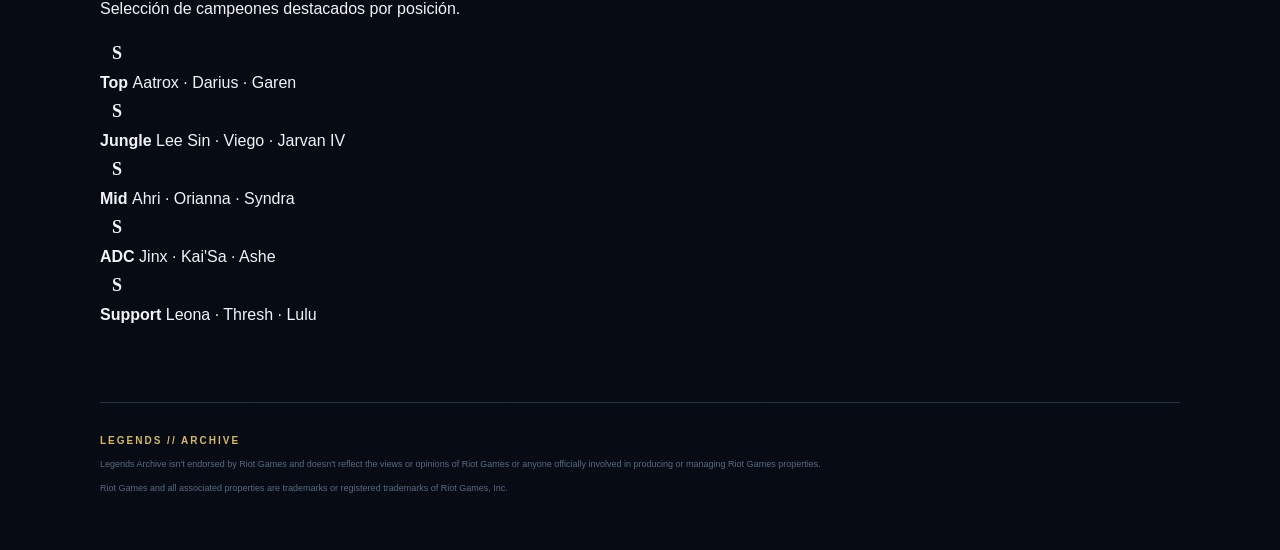
==== commit 97799ba7: "Enhance index.html with meta description and content updates Added meta description and improved str" ====
--- a/index.html
+++ b/index.html
@@ -1,57 +1,84 @@
 <!DOCTYPE html>
 <html lang="es">
+
 <head>
   <meta charset="UTF-8">
   <meta name="viewport" content="width=device-width, initial-scale=1.0">
 
   <title>Legends // Archive</title>
 
+  <meta
+    name="description"
+    content="Legends Archive — Campeones, builds, estadísticas y tier list de League of Legends."
+  >
+
   <link rel="stylesheet" href="style.css">
 </head>
 
 <body>
 
+  <!-- =========================
+       HEADER
+  ========================== -->
+
   <header class="site-header">
+
     <div class="header-inner">
 
       <a href="index.html" class="logo">
         LEGENDS <span>//</span> ARCHIVE
       </a>
 
-      <nav>
-        <a href="index.html">CAMPEONES</a>
+      <nav class="main-nav">
+        <a href="#campeones">CAMPEONES</a>
         <a href="#tier-list">TIER LIST</a>
       </nav>
 
     </div>
+
   </header>
 
 
+  <!-- =========================
+       MAIN
+  ========================== -->
+
   <main>
 
     <!-- HERO -->
 
     <section class="hero">
 
-      <div class="eyebrow">
-        LEAGUE OF LEGENDS · META
-      </div>
-
-      <h1>
-        Juega mejor.<br>
-        <em>Decide con datos.</em>
-      </h1>
-
-      <p>
-        Explora todos los campeones, builds y nuestra tier list.
-      </p>
+      <div class="hero-content">
+
+        <div class="eyebrow">
+          LEAGUE OF LEGENDS · META
+        </div>
+
+        <h1>
+          Juega mejor.
+          <br>
+          <em>Decide con datos.</em>
+        </h1>
+
+        <p class="hero-description">
+          Explora todos los campeones, sus posiciones,
+          builds recomendadas y nuestra tier list.
+        </p>
+
+      </div>
 
     </section>
 
 
-    <!-- CAMPEONES -->
-
-    <section class="roster">
+    <!-- =========================
+         CAMPEONES
+    ========================== -->
+
+    <section
+      id="campeones"
+      class="champions-section"
+    >
 
       <div class="section-heading">
 
@@ -68,9 +95,11 @@
 
       <!-- BUSCADOR -->
 
-      <div class="search-wrapper">
-
-        <span class="search-icon">⌕</span>
+      <div class="champion-search">
+
+        <span class="search-icon">
+          ⌕
+        </span>
 
         <input
           id="champion-search"
@@ -84,45 +113,89 @@
 
       <!-- FILTROS -->
 
-      <div class="filters">
-
-        <button class="filter active" data-role="all">
+      <div
+        id="role-filters"
+        class="role-filters"
+      >
+
+        <button
+          class="filter-button active"
+          data-role="all"
+        >
           TODOS
         </button>
 
-        <button class="filter" data-role="assassin">
+        <button
+          class="filter-button"
+          data-role="assassin"
+        >
           ASESINO
         </button>
 
-        <button class="filter" data-role="mage">
+        <button
+          class="filter-button"
+          data-role="mage"
+        >
           MAGO
         </button>
 
-        <button class="filter" data-role="fighter">
+        <button
+          class="filter-button"
+          data-role="fighter"
+        >
           LUCHADOR
         </button>
 
-        <button class="filter" data-role="marksman">
+        <button
+          class="filter-button"
+          data-role="marksman"
+        >
           TIRADOR
         </button>
 
-        <button class="filter" data-role="tank">
+        <button
+          class="filter-button"
+          data-role="tank"
+        >
           TANQUE
         </button>
 
-        <button class="filter" data-role="support">
+        <button
+          class="filter-button"
+          data-role="support"
+        >
           SOPORTE
         </button>
 
       </div>
 
 
-      <!-- GRID -->
-
-      <div id="champion-grid" class="champion-grid">
-
-        <div class="loading">
-          Cargando campeones...
+      <!--
+
+        IMPORTANTE:
+
+        app.js rellenará este contenedor.
+
+        Si JavaScript tarda en cargar,
+        mostramos un mensaje sencillo.
+
+      -->
+
+      <div
+        id="champion-grid"
+        class="champion-grid"
+      >
+
+        <div class="empty-state">
+
+          <div class="empty-state-title">
+            Cargando campeones...
+          </div>
+
+          <p>
+            Preparando el roster.
+          </p>
+
         </div>
 
       </div>
@@ -130,87 +203,194 @@
     </section>
 
 
-    <!-- TIER LIST -->
-
-    <section id="tier-list" class="tier-section">
-
-      <div class="eyebrow">
-        META ACTUAL
-      </div>
-
-      <h2>
-        Tier List
-      </h2>
+    <!-- =========================
+         TIER LIST
+    ========================== -->
+
+    <section
+      id="tier-list"
+      class="tier-section"
+    >
+
+      <div class="section-heading">
+
+        <div class="eyebrow">
+          META ACTUAL
+        </div>
+
+        <h2>
+          Tier List
+        </h2>
+
+        <p>
+          Selección de campeones destacados
+          por posición.
+        </p>
+
+      </div>
+
+
+      <div
+        id="tier-list-container"
+        class="tier-list"
+      >
+
+        <!-- TOP -->
+
+        <div class="tier-card">
+
+          <div class="tier-rank">
+            S
+          </div>
+
+          <div class="tier-info">
+
+            <strong>
+              Top
+            </strong>
+
+            <span>
+              Aatrox · Darius · Garen
+            </span>
+
+          </div>
+
+        </div>
+
+
+        <!-- JUNGLE -->
+
+        <div class="tier-card">
+
+          <div class="tier-rank">
+            S
+          </div>
+
+          <div class="tier-info">
+
+            <strong>
+              Jungle
+            </strong>
+
+            <span>
+              Lee Sin · Viego · Jarvan IV
+            </span>
+
+          </div>
+
+        </div>
+
+
+        <!-- MID -->
+
+        <div class="tier-card">
+
+          <div class="tier-rank">
+            S
+          </div>
+
+          <div class="tier-info">
+
+            <strong>
+              Mid
+            </strong>
+
+            <span>
+              Ahri · Orianna · Syndra
+            </span>
+
+          </div>
+
+        </div>
+
+
+        <!-- ADC -->
+
+        <div class="tier-card">
+
+          <div class="tier-rank">
+            S
+          </div>
+
+          <div class="tier-info">
+
+            <strong>
+              ADC
+            </strong>
+
+            <span>
+              Jinx · Kai'Sa · Ashe
+            </span>
+
+          </div>
+
+        </div>
+
+
+        <!-- SUPPORT -->
+
+        <div class="tier-card">
+
+          <div class="tier-rank">
+            S
+          </div>
+
+          <div class="tier-info">
+
+            <strong>
+              Support
+            </strong>
+
+            <span>
+              Leona · Thresh · Lulu
+            </span>
+
+          </div>
+
+        </div>
+
+      </div>
+
+    </section>
+
+  </main>
+
+
+  <!-- =========================
+       FOOTER
+  ========================== -->
+
+  <footer class="site-footer">
+
+    <div class="footer-inner">
+
+      <div class="footer-title">
+        LEGENDS // ARCHIVE
+      </div>
 
       <p>
-        Selección editorial de campeones destacados por posición.
+        Legends Archive isn't endorsed by Riot Games and doesn't
+        reflect the views or opinions of Riot Games or anyone
+        officially involved in producing or managing Riot Games
+        properties.
       </p>
 
-      <div class="tier-grid">
-
-        <div class="tier-box">
-          <span class="tier-rank s">S</span>
-          <div>
-            <strong>Top</strong>
-            <small>Aatrox · Darius · Garen</small>
-          </div>
-        </div>
-
-        <div class="tier-box">
-          <span class="tier-rank s">S</span>
-          <div>
-            <strong>Jungle</strong>
-            <small>Lee Sin · Viego · Jarvan IV</small>
-          </div>
-        </div>
-
-        <div class="tier-box">
-          <span class="tier-rank s">S</span>
-          <div>
-            <strong>Mid</strong>
-            <small>Ahri · Orianna · Syndra</small>
-          </div>
-        </div>
-
-        <div class="tier-box">
-          <span class="tier-rank s">S</span>
-          <div>
-            <strong>ADC</strong>
-            <small>Jinx · Kai'Sa · Ashe</small>
-          </div>
-        </div>
-
-        <div class="tier-box">
-          <span class="tier-rank s">S</span>
-          <div>
-            <strong>Support</strong>
-            <small>Leona · Thresh · Lulu</small>
-          </div>
-        </div>
-
-      </div>
-
-    </section>
-
-  </main>
-
-
-  <footer>
-
-    <div class="footer-title">
-      LEGENDS // ARCHIVE
+      <p>
+        Riot Games and all associated properties are trademarks
+        or registered trademarks of Riot Games, Inc.
+      </p>
+
     </div>
 
-    <p>
-      Legends Archive isn't endorsed by Riot Games and doesn't reflect
-      the views or opinions of Riot Games or anyone officially involved
-      in producing or managing Riot Games properties.
-    </p>
-
   </footer>
 
 
+  <!-- =========================
+       JAVASCRIPT
+  ========================== -->
+
   <script src="app.js"></script>
 
 </body>
+
 </html>
--- a/style.css
+++ b/style.css
@@ -1,28 +1,33 @@
 /* =========================================================
    LEGENDS // ARCHIVE
-   PREMIUM DARK THEME
+   PREMIUM UI
    ========================================================= */
 
 :root {
+
   --bg: #070c14;
-  --bg-soft: #0b1220;
-  --panel: #0d1625;
-  --panel-hover: #111e31;
-  --border: #22334b;
+  --bg-2: #0b1320;
+  --panel: #0d1726;
+  --panel-2: #101c2d;
+
+  --border: #22334a;
   --border-light: #30445f;
 
   --text: #f1f3f7;
-  --muted: #8d9bb0;
+  --muted: #8d9aab;
+  --muted-2: #66758b;
+
   --gold: #d8b76a;
-  --gold-light: #f0d58b;
-
-  --radius: 10px;
+  --gold-light: #f1d98e;
+
   --container: 1080px;
-}
-
-/* =========================
+
+}
+
+
+/* =========================================================
    RESET
-   ========================= */
+   ========================================================= */
 
 * {
   box-sizing: border-box;
@@ -33,31 +38,38 @@
 }
 
 body {
+
   margin: 0;
+
   background:
     radial-gradient(
-      circle at 50% 0%,
-      rgba(30, 48, 76, 0.28),
+      circle at 50% -10%,
+      rgba(34, 52, 82, 0.45),
       transparent 42%
     ),
-    var(--bg);
+    linear-gradient(
+      180deg,
+      #0a101b 0%,
+      #070c14 100%
+    );
+
   color: var(--text);
-  font-family: Arial, Helvetica, sans-serif;
+
+  font-family:
+    Inter,
+    Arial,
+    Helvetica,
+    sans-serif;
+
   line-height: 1.5;
-}
-
-img {
-  display: block;
-  max-width: 100%;
+
 }
 
 a {
+  text-decoration: none;
   color: inherit;
-  text-decoration: none;
-}
-
-/* IMPORTANTE:
-   evita que los enlaces vuelvan a aparecer morados/subrayados */
+}
+
 a:visited {
   color: inherit;
 }
@@ -67,872 +79,1125 @@
   font: inherit;
 }
 
-/* =========================
+
+/* =========================================================
    HEADER
-   ========================= */
-
-header {
+   ========================================================= */
+
+.site-header {
+
   height: 68px;
-  width: 100%;
-  background: rgba(6, 10, 17, 0.96);
+
+  background:
+    rgba(5, 9, 16, 0.94);
+
   border-bottom: 1px solid var(--border);
 
+  position: sticky;
+  top: 0;
+
+  z-index: 100;
+
+  backdrop-filter: blur(14px);
+
+}
+
+.header-inner {
+
+  width:
+    min(
+      var(--container),
+      calc(100% - 40px)
+    );
+
+  height: 100%;
+
+  margin: auto;
+
   display: flex;
+
   align-items: center;
-}
-
-header .container,
-.navbar,
+
+  justify-content: space-between;
+
+}
+
+
+.logo {
+
+  color: var(--gold);
+
+  font-family:
+    Georgia,
+    "Times New Roman",
+    serif;
+
+  font-size: 21px;
+
+  font-weight: 700;
+
+  letter-spacing: 2px;
+
+}
+
+.logo span {
+  color: #718097;
+  margin: 0 4px;
+}
+
+
 nav {
-  width: 100%;
-}
-
-header > *,
-.navbar > * {
-  max-width: var(--container);
-}
-
-header .container,
-.navbar {
-  margin: 0 auto;
-}
-
-header a:first-child {
-  font-family: Georgia, "Times New Roman", serif;
-  font-size: 22px;
-  font-weight: 700;
-  letter-spacing: 2px;
-  color: var(--gold);
-}
-
-/* =========================
-   NAVEGACIÓN
-   ========================= */
-
-nav {
+
   display: flex;
+
   align-items: center;
-  justify-content: space-between;
+
+  gap: 30px;
+
 }
 
 nav a {
-  color: #9aa7ba;
-  font-size: 12px;
-  font-weight: 700;
-  letter-spacing: 1.4px;
-  text-transform: uppercase;
-  margin-left: 28px;
-  transition: color 0.2s ease;
+
+  color: #8795a9;
+
+  font-size: 11px;
+
+  font-weight: 800;
+
+  letter-spacing: 1.5px;
+
+  transition: color .2s ease;
+
 }
 
 nav a:hover {
   color: var(--gold-light);
 }
 
-/* =========================
-   CONTENEDOR PRINCIPAL
-   ========================= */
-
-main,
-.container,
-.page,
-.content {
-  width: min(var(--container), calc(100% - 40px));
-  margin-left: auto;
-  margin-right: auto;
-}
-
-/* Si main contiene directamente el contenido */
+
+/* =========================================================
+   MAIN
+   ========================================================= */
+
 main {
-  padding-top: 64px;
-  padding-bottom: 80px;
-}
-
-/* =========================
+
+  width:
+    min(
+      var(--container),
+      calc(100% - 40px)
+    );
+
+  margin: auto;
+
+}
+
+
+/* =========================================================
    HERO
-   ========================= */
+   ========================================================= */
 
 .hero {
-  padding: 20px 0 70px;
+
+  padding-top: 75px;
+
+  padding-bottom: 65px;
+
+}
+
+.eyebrow {
+
+  color: var(--gold);
+
+  font-size: 10px;
+
+  font-weight: 900;
+
+  letter-spacing: 3px;
+
+  text-transform: uppercase;
+
 }
 
 .hero h1 {
+
+  margin: 12px 0 20px;
+
   max-width: 800px;
-  margin: 8px 0 18px;
-
-  font-family: Georgia, "Times New Roman", serif;
-  font-size: clamp(48px, 6vw, 72px);
-  line-height: 0.98;
-  letter-spacing: -2px;
-  color: #f4f5f8;
+
+  font-family:
+    Georgia,
+    "Times New Roman",
+    serif;
+
+  font-size: clamp(52px, 7vw, 78px);
+
+  line-height: .96;
+
+  letter-spacing: -3px;
+
+  color: #f3f4f7;
+
 }
 
 .hero h1 em {
-  color: #f4f5f8;
+  font-style: italic;
 }
 
 .hero p {
-  color: #b4bfce;
-  font-size: 16px;
-  max-width: 650px;
-}
-
-.eyebrow,
-.label,
-section > .eyebrow {
+
+  margin: 0;
+
+  color: #9daabd;
+
+  font-size: 15px;
+
+}
+
+
+/* =========================================================
+   SECTIONS
+   ========================================================= */
+
+section {
+  margin-bottom: 75px;
+}
+
+.section-heading h2,
+.tier-section h2 {
+
+  margin: 8px 0 20px;
+
+  font-family:
+    Georgia,
+    "Times New Roman",
+    serif;
+
+  color: var(--gold-light);
+
+  font-size: 34px;
+
+  line-height: 1;
+
+}
+
+
+/* =========================================================
+   SEARCH
+   ========================================================= */
+
+.search-wrapper {
+
+  position: relative;
+
+  width: 100%;
+
+  margin-bottom: 12px;
+
+}
+
+.search-icon {
+
+  position: absolute;
+
+  left: 18px;
+
+  top: 50%;
+
+  transform: translateY(-50%);
+
   color: var(--gold);
-  font-size: 11px;
-  font-weight: 800;
-  letter-spacing: 3px;
-  text-transform: uppercase;
-}
-
-/* =========================
-   SECCIONES
-   ========================= */
-
-section {
-  margin-top: 55px;
-}
-
-section h2 {
-  margin: 5px 0 20px;
-
-  font-family: Georgia, "Times New Roman", serif;
-  font-size: 34px;
-  line-height: 1.1;
-  color: var(--gold-light);
-}
-
-section p {
-  color: #aeb9c9;
-}
-
-/* =========================
-   BUSCADOR
-   ========================= */
-
-.search,
-.search-box,
-.search-container {
+
+  font-size: 20px;
+
+  z-index: 2;
+
+  pointer-events: none;
+
+}
+
+#champion-search {
+
   width: 100%;
-  position: relative;
-  margin: 0 0 14px;
-}
-
-.search input,
-.search-box input,
-.search-container input,
-input[type="search"] {
-  display: block;
-
-  width: 100%;
+
   height: 52px;
 
-  padding: 0 18px 0 48px;
-
-  border: 1px solid var(--border-light);
-  border-radius: 9px;
+  padding:
+    0 18px 0 48px;
 
   background:
     linear-gradient(
       180deg,
-      rgba(18, 30, 47, 0.95),
-      rgba(9, 17, 29, 0.95)
+      #101b2b,
+      #0b1422
     );
 
-  color: #eef2f7;
-  font-size: 14px;
+  border: 1px solid var(--border-light);
+
+  border-radius: 9px;
 
   outline: none;
 
+  color: #edf1f6;
+
+  font-size: 13px;
+
   box-shadow:
-    inset 0 1px 0 rgba(255,255,255,0.025),
-    0 8px 25px rgba(0,0,0,0.15);
+    0 10px 30px rgba(0,0,0,.15);
 
   transition:
-    border-color 0.2s ease,
-    box-shadow 0.2s ease;
-}
-
-.search input::placeholder,
-.search-box input::placeholder,
-.search-container input::placeholder,
-input[type="search"]::placeholder {
-  color: #64748b;
-}
-
-.search input:focus,
-.search-box input:focus,
-.search-container input:focus,
-input[type="search"]:focus {
-  border-color: #a7894e;
+    border-color .2s ease,
+    box-shadow .2s ease;
+
+}
+
+#champion-search::placeholder {
+  color: #66758b;
+}
+
+#champion-search:focus {
+
+  border-color: #a98b4f;
 
   box-shadow:
-    0 0 0 3px rgba(216,183,106,0.08),
-    0 8px 30px rgba(0,0,0,0.2);
-}
-
-/* Icono de búsqueda */
-.search::before,
-.search-box::before,
-.search-container::before {
-  content: "⌕";
-
-  position: absolute;
-  left: 18px;
-  top: 50%;
-
-  transform: translateY(-52%);
-
-  color: var(--gold);
-  font-size: 19px;
-
-  z-index: 2;
-  pointer-events: none;
-}
-
-/* =========================
-   FILTROS
-   ========================= */
-
-.filters,
-.filter-buttons,
-.role-filters {
+    0 0 0 3px rgba(216,183,106,.08),
+    0 12px 30px rgba(0,0,0,.22);
+
+}
+
+
+/* =========================================================
+   FILTERS
+   ========================================================= */
+
+.filters {
+
   display: flex;
+
   flex-wrap: wrap;
-  gap: 8px;
-
-  margin: 10px 0 26px;
-}
-
-.filters button,
-.filter-buttons button,
-.role-filters button,
-.filters a,
-.filter-buttons a,
-.role-filters a {
-  border: 1px solid var(--border-light);
+
+  gap: 7px;
+
+  margin-bottom: 25px;
+
+}
+
+.filter {
+
+  border: 1px solid var(--border);
+
+  background: #0c1625;
+
+  color: #8998ad;
+
+  padding:
+    9px 14px;
+
   border-radius: 7px;
 
-  padding: 9px 15px;
-
-  background: #0c1727;
-  color: #aebbd0;
-
-  font-size: 10px;
-  font-weight: 800;
+  font-size: 9px;
+
+  font-weight: 900;
+
   letter-spacing: 1.2px;
-  text-transform: uppercase;
 
   cursor: pointer;
 
   transition:
-    background 0.2s ease,
-    border-color 0.2s ease,
-    color 0.2s ease,
-    transform 0.2s ease;
-}
-
-.filters button:hover,
-.filter-buttons button:hover,
-.role-filters button:hover,
-.filters a:hover,
-.filter-buttons a:hover,
-.role-filters a:hover {
-  background: #152338;
-  border-color: #a7894e;
+    .2s ease;
+
+}
+
+.filter:hover {
+
   color: var(--gold-light);
-  transform: translateY(-1px);
-}
-
-/* =========================
-   GRID DE CAMPEONES
-   ========================= */
-
-.champion-grid,
-.champions-grid,
-.roster-grid,
-.cards-grid {
+
+  border-color: #6d5d3c;
+
+  background: #111f32;
+
+}
+
+.filter.active {
+
+  color: #10151d;
+
+  background: var(--gold);
+
+  border-color: var(--gold);
+
+}
+
+
+/* =========================================================
+   CHAMPION GRID
+   ========================================================= */
+
+.champion-grid {
+
   display: grid;
 
-  grid-template-columns: repeat(5, minmax(0, 1fr));
-
-  gap: 18px;
-
-  width: 100%;
-}
-
-/* =========================
-   CARD DE CAMPEÓN
-   ========================= */
-
-.champion-card,
-.champion,
-.card {
+  grid-template-columns:
+    repeat(5, minmax(0, 1fr));
+
+  gap: 16px;
+
+}
+
+
+/* =========================================================
+   CHAMPION CARD
+   ========================================================= */
+
+.champion-card {
+
   min-width: 0;
 
   overflow: hidden;
-
-  border: 1px solid var(--border);
-  border-radius: var(--radius);
 
   background:
     linear-gradient(
       180deg,
-      #101b2c 0%,
-      #0a1321 100%
+      #101b2b,
+      #0b1422
     );
 
+  border:
+    1px solid var(--border);
+
+  border-radius: 9px;
+
   box-shadow:
-    0 10px 25px rgba(0,0,0,0.18);
+    0 10px 25px rgba(0,0,0,.18);
 
   transition:
-    transform 0.25s ease,
-    border-color 0.25s ease,
-    box-shadow 0.25s ease;
-}
-
-.champion-card:hover,
-.champion:hover,
-.card:hover {
-  transform: translateY(-4px);
-
-  border-color: #52627a;
+    transform .25s ease,
+    border-color .25s ease,
+    box-shadow .25s ease;
+
+}
+
+.champion-card:hover {
+
+  transform:
+    translateY(-4px);
+
+  border-color:
+    #53647d;
 
   box-shadow:
-    0 16px 35px rgba(0,0,0,0.32);
-}
-
-/* =========================
-   IMÁGENES DE LAS CARDS
-   ========================= */
-
-/*
-   MUY IMPORTANTE:
-   Aquí limitamos las imágenes para que NUNCA
-   vuelvan a ocupar toda la pantalla.
-*/
-
-.champion-card img,
-.champion img,
-.card img {
+    0 18px 38px rgba(0,0,0,.3);
+
+}
+
+
+.champion-card-image {
+
   width: 100%;
 
-  height: 250px;
+  height: 235px;
+
+  overflow: hidden;
+
+  background: #111a28;
+
+}
+
+.champion-card-image img {
+
+  width: 100%;
+
+  height: 100%;
+
+  display: block;
 
   object-fit: cover;
+
   object-position: center;
 
-  border: 0;
-
-  transition: transform 0.35s ease;
-}
-
-.champion-card:hover img,
-.champion:hover img,
-.card:hover img {
-  transform: scale(1.035);
-}
-
-/* =========================
-   CONTENIDO DE CARD
-   ========================= */
-
-.champion-card .card-body,
-.champion-card .content,
-.champion .card-body,
-.card .card-body {
-  padding: 14px 14px 16px;
-}
-
-.champion-card .role,
-.champion .role,
-.card .role {
-  margin-bottom: 5px;
+  transition:
+    transform .4s ease;
+
+}
+
+.champion-card:hover
+.champion-card-image img {
+
+  transform:
+    scale(1.045);
+
+}
+
+
+.champion-card-body {
+
+  padding:
+    13px 14px 15px;
+
+}
+
+.champion-role {
 
   color: var(--gold);
 
   font-size: 9px;
-  font-weight: 800;
-  letter-spacing: 1.5px;
+
+  font-weight: 900;
+
+  letter-spacing: 1.2px;
+
   text-transform: uppercase;
-}
-
-.champion-card h3,
-.champion h3,
-.card h3 {
+
+  margin-bottom: 4px;
+
+}
+
+.champion-name {
+
   margin: 0;
 
-  font-family: Georgia, "Times New Roman", serif;
+  color: #f0f2f5;
+
+  font-family:
+    Georgia,
+    "Times New Roman",
+    serif;
+
   font-size: 21px;
+
   line-height: 1.1;
 
-  color: #f0f2f5;
-}
-
-.champion-card p,
-.champion .description,
-.card p {
-  margin: 6px 0 0;
-
-  color: #75859b;
-
-  font-size: 11px;
-}
-
-/* =========================
-   LINKS DENTRO DE LAS CARDS
-   ========================= */
-
-.champion-card a,
-.champion a,
-.card a {
-  color: inherit;
-  text-decoration: none;
-}
-
-.champion-card a:hover,
-.champion a:hover,
-.card a:hover {
-  color: inherit;
-}
-
-/* =========================
-   PÁGINA DEL CAMPEÓN
-   ========================= */
-
-.champion-page,
-.champion-detail,
-.champion-profile {
-  width: min(1180px, calc(100% - 40px));
-  margin: 0 auto;
+}
+
+.champion-title {
+
+  margin-top: 5px;
+
+  color: #738299;
+
+  font-size: 10px;
+
+}
+
+
+/* =========================================================
+   TIER LIST
+   ========================================================= */
+
+.tier-section {
+
+  padding-top: 15px;
+
+}
+
+.tier-section > p {
+
+  color: #8d9bad;
+
+  margin-top: -8px;
+
+}
+
+.tier-grid {
+
+  display: grid;
+
+  grid-template-columns:
+    repeat(5, minmax(0, 1fr));
+
+  gap: 12px;
+
+  margin-top: 25px;
+
+}
+
+.tier-box {
+
+  display: flex;
+
+  align-items: center;
+
+  gap: 12px;
+
+  padding: 15px;
+
+  background: #0c1625;
+
+  border: 1px solid var(--border);
+
+  border-radius: 8px;
+
+}
+
+.tier-rank {
+
+  width: 34px;
+
+  height: 34px;
+
+  display: flex;
+
+  align-items: center;
+
+  justify-content: center;
+
+  border-radius: 7px;
+
+  font-family:
+    Georgia,
+    "Times New Roman",
+    serif;
+
+  font-weight: 700;
+
+  font-size: 18px;
+
+}
+
+.tier-rank.s {
+
+  color: var(--gold-light);
+
+  background:
+    rgba(216,183,106,.12);
+
+  border:
+    1px solid rgba(216,183,106,.3);
+
+}
+
+.tier-box strong {
+
+  display: block;
+
+  color: #e9edf2;
+
+  font-size: 12px;
+
+}
+
+.tier-box small {
+
+  display: block;
+
+  margin-top: 2px;
+
+  color: #68788e;
+
+  font-size: 9px;
+
+}
+
+
+/* =========================================================
+   CHAMPION PAGE
+   ========================================================= */
+
+.champion-page {
+
+  padding-top: 40px;
+
   padding-bottom: 80px;
-}
-
-/* Hero del campeón */
+
+}
+
 .champion-hero {
+
   position: relative;
 
-  min-height: 420px;
-
-  margin-bottom: 50px;
+  height: 440px;
 
   overflow: hidden;
 
   border-radius: 12px;
+
   border: 1px solid var(--border);
 
-  background: #0b1320;
-}
-
-.champion-hero img {
+  background: #0a111d;
+
+}
+
+.champion-hero-image {
+
   width: 100%;
-  height: 420px;
+
+  height: 100%;
 
   object-fit: cover;
+
   object-position: center;
 
-  opacity: 0.72;
+  display: block;
+
 }
 
 .champion-hero::after {
+
   content: "";
 
   position: absolute;
+
   inset: 0;
 
   background:
     linear-gradient(
       90deg,
-      rgba(5,9,15,0.95) 0%,
-      rgba(5,9,15,0.68) 42%,
-      rgba(5,9,15,0.1) 100%
+      rgba(4,8,14,.96),
+      rgba(4,8,14,.62) 45%,
+      rgba(4,8,14,.05)
     ),
     linear-gradient(
       0deg,
-      rgba(5,9,15,0.85) 0%,
+      rgba(4,8,14,.9),
       transparent 55%
     );
 
-  pointer-events: none;
 }
 
 .champion-hero-content {
+
   position: absolute;
 
   z-index: 2;
 
-  left: 45px;
+  left: 42px;
+
   bottom: 40px;
 
   max-width: 650px;
-}
-
-.champion-hero h1 {
-  margin: 8px 0;
-
-  font-family: Georgia, "Times New Roman", serif;
-  font-size: 64px;
-
-  color: #f5f5f5;
-}
-
-.champion-hero p {
-  color: #c1cad7;
-}
-
-/* =========================
-   PERFIL
-   ========================= */
-
-.profile-section {
-  margin-top: 40px;
-
-  padding: 30px;
-
-  border: 1px solid var(--border);
-  border-radius: 10px;
+
+}
+
+.champion-hero-role {
+
+  color: var(--gold);
+
+  font-size: 10px;
+
+  font-weight: 900;
+
+  letter-spacing: 3px;
+
+  text-transform: uppercase;
+
+}
+
+.champion-hero-name {
+
+  margin: 7px 0;
+
+  font-family:
+    Georgia,
+    "Times New Roman",
+    serif;
+
+  font-size: 66px;
+
+  line-height: .95;
+
+  color: #f3f4f7;
+
+}
+
+.champion-hero-title {
+
+  color: #aeb9c8;
+
+  font-size: 14px;
+
+}
+
+
+/* =========================================================
+   CONTENT PANELS
+   ========================================================= */
+
+.detail-section {
+
+  margin-top: 28px;
+
+  padding: 28px;
 
   background:
     linear-gradient(
       180deg,
-      rgba(15,26,42,0.9),
-      rgba(9,16,27,0.9)
+      #0e1929,
+      #0b1422
     );
-}
-
-.profile-section h2 {
-  margin-top: 0;
-}
-
-/* =========================
-   ESTADÍSTICAS
-   ========================= */
+
+  border:
+    1px solid var(--border);
+
+  border-radius: 10px;
+
+}
+
+.detail-section h2 {
+
+  margin: 5px 0 15px;
+
+  font-family:
+    Georgia,
+    "Times New Roman",
+    serif;
+
+  font-size: 30px;
+
+  color: var(--gold-light);
+
+}
+
+.detail-section p {
+
+  color: #aab5c5;
+
+  font-size: 13px;
+
+  line-height: 1.75;
+
+}
+
+
+/* =========================================================
+   STATS
+   ========================================================= */
 
 .stats-grid {
+
   display: grid;
 
-  grid-template-columns: repeat(4, 1fr);
+  grid-template-columns:
+    repeat(4, 1fr);
+
+  gap: 10px;
+
+  margin-top: 20px;
+
+}
+
+.stat {
+
+  padding: 16px;
+
+  background: #0a1422;
+
+  border: 1px solid var(--border);
+
+  border-radius: 8px;
+
+}
+
+.stat-label {
+
+  color: #68788e;
+
+  font-size: 9px;
+
+  font-weight: 900;
+
+  letter-spacing: 1.2px;
+
+  text-transform: uppercase;
+
+}
+
+.stat-value {
+
+  margin-top: 4px;
+
+  color: #f0f2f5;
+
+  font-family:
+    Georgia,
+    "Times New Roman",
+    serif;
+
+  font-size: 24px;
+
+  font-weight: 700;
+
+}
+
+
+/* =========================================================
+   BUILD
+   ========================================================= */
+
+.build-grid {
+
+  display: grid;
+
+  grid-template-columns:
+    repeat(6, minmax(0, 1fr));
 
   gap: 12px;
 
-  margin: 25px 0;
-}
-
-.stat,
-.stat-card {
-  padding: 18px;
+  margin-top: 20px;
+
+}
+
+.build-item {
+
+  padding: 12px;
+
+  text-align: center;
+
+  background: #0a1422;
 
   border: 1px solid var(--border);
+
   border-radius: 8px;
 
-  background: #0c1726;
-}
-
-.stat-label {
+}
+
+.build-item img {
+
+  width: 64px;
+
+  height: 64px;
+
+  margin: 0 auto 9px;
+
+  object-fit: cover;
+
+  border-radius: 7px;
+
+}
+
+.build-item strong {
+
   display: block;
 
-  margin-bottom: 4px;
-
-  color: #718198;
+  color: #e8ebef;
+
+  font-size: 10px;
+
+}
+
+.build-item span {
+
+  display: block;
+
+  margin-top: 3px;
+
+  color: #64748b;
 
   font-size: 9px;
-  font-weight: 800;
-  letter-spacing: 1.5px;
-  text-transform: uppercase;
-}
-
-.stat-value {
-  color: #f2f4f7;
-
-  font-family: Georgia, "Times New Roman", serif;
-  font-size: 25px;
-  font-weight: 700;
-}
-
-/* =========================
-   BUILD
-   ========================= */
-
-.build-grid {
-  display: grid;
-
-  grid-template-columns: repeat(6, minmax(0, 1fr));
-
-  gap: 14px;
-
-  margin-top: 20px;
-}
-
-.item-card {
-  padding: 10px;
-
-  border: 1px solid var(--border);
-  border-radius: 8px;
-
-  background: #0c1726;
+
+}
+
+
+/* =========================================================
+   LOADING
+   ========================================================= */
+
+.loading {
+
+  grid-column:
+    1 / -1;
+
+  min-height: 180px;
+
+  display: flex;
+
+  align-items: center;
+
+  justify-content: center;
+
+  color: #75859a;
+
+  font-size: 13px;
+
+}
+
+
+/* =========================================================
+   EMPTY
+   ========================================================= */
+
+.empty {
+
+  grid-column:
+    1 / -1;
+
+  padding: 50px;
 
   text-align: center;
-}
-
-.item-card img {
-  width: 64px;
-  height: 64px;
-
-  margin: 0 auto 8px;
-
-  object-fit: cover;
-
-  border-radius: 6px;
-}
-
-.item-card strong {
-  display: block;
-
-  color: #e8ebef;
-
-  font-size: 11px;
-}
-
-.item-card span {
-  display: block;
-
-  margin-top: 3px;
-
-  color: #718198;
+
+  color: #75859a;
+
+}
+
+
+/* =========================================================
+   FOOTER
+   ========================================================= */
+
+footer {
+
+  width:
+    min(
+      var(--container),
+      calc(100% - 40px)
+    );
+
+  margin: 20px auto 0;
+
+  padding:
+    30px 0 45px;
+
+  border-top:
+    1px solid var(--border);
+
+}
+
+.footer-title {
+
+  color: var(--gold);
+
+  font-size: 10px;
+
+  font-weight: 900;
+
+  letter-spacing: 2px;
+
+}
+
+footer p {
+
+  max-width: 950px;
+
+  color: #596a81;
 
   font-size: 9px;
-}
-
-/* =========================
-   TIER LIST
-   ========================= */
-
-.tier-list {
-  display: flex;
-  flex-direction: column;
-  gap: 12px;
-}
-
-.tier-row {
-  display: grid;
-
-  grid-template-columns: 70px 1fr;
-
-  min-height: 130px;
-
-  border: 1px solid var(--border);
-  border-radius: 10px;
-
-  overflow: hidden;
-
-  background: #0c1726;
-}
-
-.tier-rank {
-  display: flex;
-
-  align-items: center;
-  justify-content: center;
-
-  color: var(--gold-light);
-
-  font-family: Georgia, "Times New Roman", serif;
-  font-size: 28px;
-  font-weight: 700;
-
-  background: #111d2e;
-
-  border-right: 1px solid var(--border);
-}
-
-.tier-champions {
-  display: flex;
-  flex-wrap: wrap;
-  gap: 12px;
-
-  padding: 12px;
-}
-
-.tier-champion {
-  width: 100px;
-
-  overflow: hidden;
-
-  border-radius: 7px;
-
-  border: 1px solid var(--border);
-}
-
-.tier-champion img {
-  width: 100%;
-  height: 85px;
-
-  object-fit: cover;
-}
-
-.tier-champion span {
-  display: block;
-
-  padding: 5px;
-
-  color: #dfe4eb;
-
-  font-size: 10px;
-  text-align: center;
-}
-
-/* =========================
-   FOOTER
-   ========================= */
-
-footer {
-  width: min(var(--container), calc(100% - 40px));
-
-  margin: 70px auto 0;
-  padding: 30px 0;
-
-  border-top: 1px solid var(--border);
-
-  color: #65758c;
-
-  font-size: 10px;
-}
-
-footer strong,
-footer h3 {
-  display: block;
-
-  margin-bottom: 8px;
-
-  color: var(--gold);
-
-  font-size: 10px;
-  letter-spacing: 2px;
-  text-transform: uppercase;
-}
-
-/* =========================
+
+  line-height: 1.7;
+
+}
+
+
+/* =========================================================
    RESPONSIVE
-   ========================= */
-
-@media (max-width: 1000px) {
-  .champion-grid,
-  .champions-grid,
-  .roster-grid,
-  .cards-grid {
-    grid-template-columns: repeat(4, minmax(0, 1fr));
+   ========================================================= */
+
+@media (max-width: 1050px) {
+
+  .champion-grid {
+
+    grid-template-columns:
+      repeat(4, minmax(0, 1fr));
+
+  }
+
+  .tier-grid {
+
+    grid-template-columns:
+      repeat(3, minmax(0, 1fr));
+
+  }
+
+}
+
+
+@media (max-width: 800px) {
+
+  .champion-grid {
+
+    grid-template-columns:
+      repeat(3, minmax(0, 1fr));
+
   }
 
   .build-grid {
-    grid-template-columns: repeat(4, minmax(0, 1fr));
-  }
-}
-
-@media (max-width: 760px) {
-
-  header {
-    height: auto;
-    min-height: 62px;
+
+    grid-template-columns:
+      repeat(3, minmax(0, 1fr));
+
+  }
+
+  .stats-grid {
+
+    grid-template-columns:
+      repeat(2, 1fr);
+
+  }
+
+  .champion-hero-name {
+
+    font-size: 50px;
+
+  }
+
+}
+
+
+@media (max-width: 600px) {
+
+  .header-inner {
+
+    width:
+      calc(100% - 24px);
+
   }
 
   nav {
-    padding: 14px 0;
-    flex-direction: column;
-    align-items: flex-start;
+
+    gap: 12px;
+
+  }
+
+  nav a {
+
+    font-size: 9px;
+
+  }
+
+  main {
+
+    width:
+      calc(100% - 24px);
+
+  }
+
+  .champion-grid {
+
+    grid-template-columns:
+      repeat(2, minmax(0, 1fr));
+
     gap: 10px;
-  }
-
-  nav a {
-    margin-left: 0;
-    margin-right: 20px;
-  }
-
-  main {
-    padding-top: 35px;
-  }
-
-  .hero h1 {
-    font-size: 46px;
-  }
-
-  .champion-grid,
-  .champions-grid,
-  .roster-grid,
-  .cards-grid {
-    grid-template-columns: repeat(2, minmax(0, 1fr));
-  }
-
-  .champion-card img,
-  .champion img,
-  .card img {
-    height: 220px;
-  }
-
-  .stats-grid {
-    grid-template-columns: repeat(2, 1fr);
-  }
-
-  .build-grid {
-    grid-template-columns: repeat(3, 1fr);
+
+  }
+
+  .champion-card-image {
+
+    height: 210px;
+
+  }
+
+  .tier-grid {
+
+    grid-template-columns:
+      1fr;
+
   }
 
   .champion-hero {
-    min-height: 350px;
-  }
-
-  .champion-hero img {
-    height: 350px;
+
+    height: 360px;
+
   }
 
   .champion-hero-content {
+
     left: 25px;
+
     bottom: 25px;
-  }
-
-  .champion-hero h1 {
-    font-size: 46px;
-  }
-}
-
-@media (max-width: 480px) {
-
-  main,
-  .container,
-  .page,
-  .content,
-  .champion-page,
-  .champion-detail,
-  .champion-profile {
-    width: calc(100% - 24px);
-  }
-
-  .champion-grid,
-  .champions-grid,
-  .roster-grid,
-  .cards-grid {
-    grid-template-columns: 1fr 1fr;
-    gap: 10px;
-  }
-
-  .champion-card img,
-  .champion img,
-  .card img {
-    height: 180px;
-  }
-
-  .champion-card h3,
-  .champion h3,
-  .card h3 {
-    font-size: 18px;
-  }
-
-  .build-grid {
-    grid-template-columns: repeat(2, 1fr);
-  }
-
-  .stats-grid {
-    grid-template-columns: 1fr 1fr;
-  }
-}
+
+  }
+
+  .champion-hero-name {
+
+    font-size: 43px;
+
+  }
+
+}
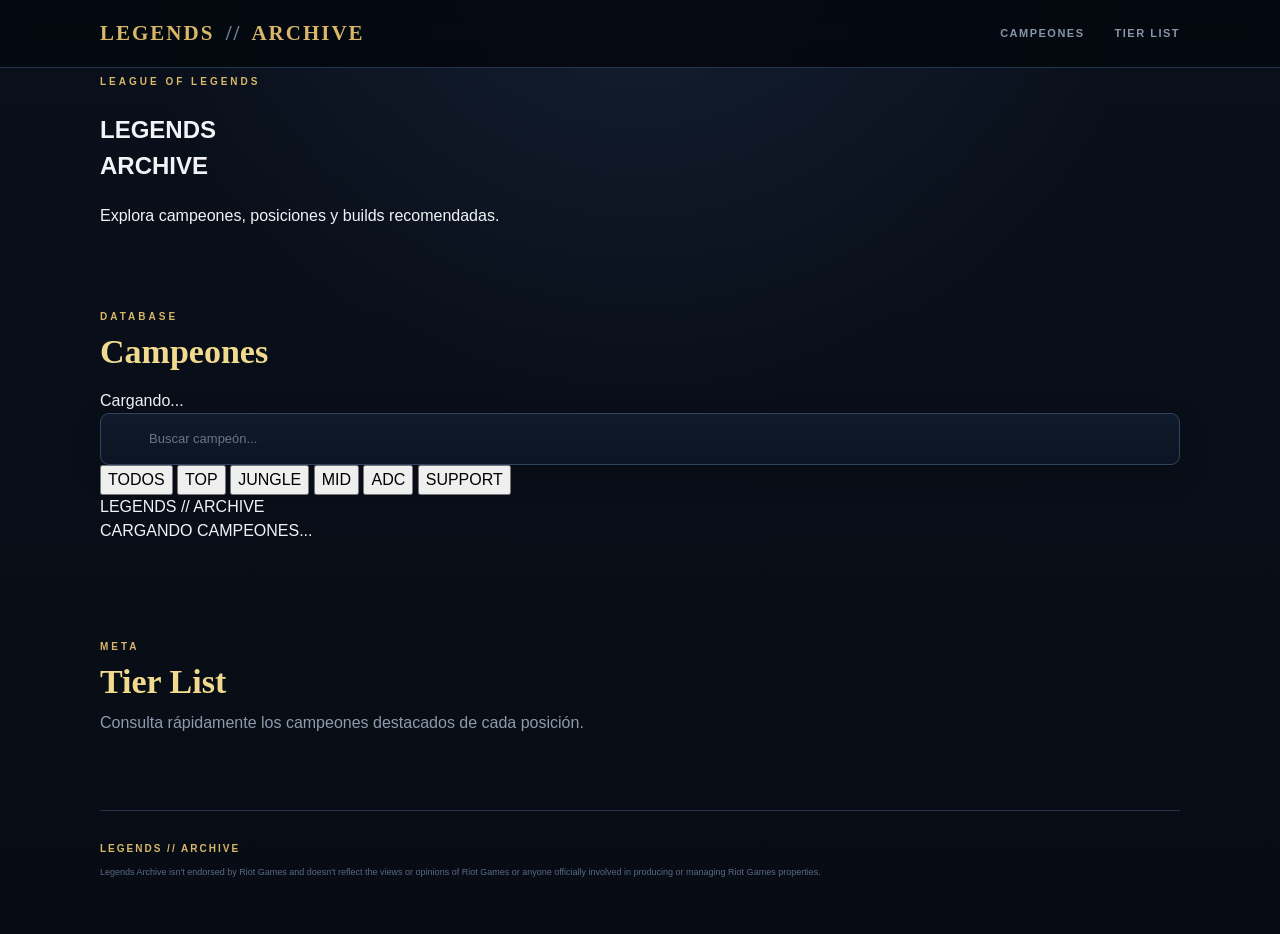
==== commit 447b7581: "Update index.html" ====
--- a/index.html
+++ b/index.html
@@ -1,25 +1,21 @@
 <!DOCTYPE html>
 <html lang="es">
-
 <head>
+
   <meta charset="UTF-8">
   <meta name="viewport" content="width=device-width, initial-scale=1.0">
 
   <title>Legends // Archive</title>
 
-  <meta
-    name="description"
-    content="Legends Archive — Campeones, builds, estadísticas y tier list de League of Legends."
-  >
-
   <link rel="stylesheet" href="style.css">
+
 </head>
 
 <body>
 
   <!-- =========================
        HEADER
-  ========================== -->
+       ========================= -->
 
   <header class="site-header">
 
@@ -29,9 +25,16 @@
         LEGENDS <span>//</span> ARCHIVE
       </a>
 
-      <nav class="main-nav">
-        <a href="#campeones">CAMPEONES</a>
-        <a href="#tier-list">TIER LIST</a>
+      <nav>
+
+        <a href="index.html">
+          CAMPEONES
+        </a>
+
+        <a href="#tier-list">
+          TIER LIST
+        </a>
+
       </nav>
 
     </div>
@@ -40,30 +43,28 @@
 
 
   <!-- =========================
-       MAIN
-  ========================== -->
+       HERO
+       ========================= -->
 
   <main>
 
-    <!-- HERO -->
-
-    <section class="hero">
+    <section class="archive-hero">
 
       <div class="hero-content">
 
-        <div class="eyebrow">
-          LEAGUE OF LEGENDS · META
-        </div>
+        <span class="eyebrow">
+          LEAGUE OF LEGENDS
+        </span>
 
         <h1>
-          Juega mejor.
+          LEGENDS
           <br>
-          <em>Decide con datos.</em>
+          ARCHIVE
         </h1>
 
-        <p class="hero-description">
-          Explora todos los campeones, sus posiciones,
-          builds recomendadas y nuestra tier list.
+        <p>
+          Explora campeones, posiciones y builds
+          recomendadas.
         </p>
 
       </div>
@@ -73,37 +74,40 @@
 
     <!-- =========================
          CAMPEONES
-    ========================== -->
-
-    <section
-      id="campeones"
-      class="champions-section"
-    >
+         ========================= -->
+
+    <section class="champions-section">
 
       <div class="section-heading">
 
-        <div class="eyebrow">
-          ROSTER
+        <div>
+
+          <span class="eyebrow">
+            DATABASE
+          </span>
+
+          <h2>
+            Campeones
+          </h2>
+
         </div>
 
-        <h2>
-          Campeones
-        </h2>
+        <div
+          id="champion-count"
+          class="champion-count">
+          Cargando...
+        </div>
 
       </div>
 
 
       <!-- BUSCADOR -->
 
-      <div class="champion-search">
-
-        <span class="search-icon">
-          ⌕
-        </span>
+      <div class="search-container">
 
         <input
+          type="text"
           id="champion-search"
-          type="search"
           placeholder="Buscar campeón..."
           autocomplete="off"
         >
@@ -113,243 +117,91 @@
 
       <!-- FILTROS -->
 
+      <div class="role-filters">
+
+        <button
+          class="role-filter active"
+          data-role="ALL">
+          TODOS
+        </button>
+
+        <button
+          class="role-filter"
+          data-role="TOP">
+          TOP
+        </button>
+
+        <button
+          class="role-filter"
+          data-role="JUNGLE">
+          JUNGLE
+        </button>
+
+        <button
+          class="role-filter"
+          data-role="MID">
+          MID
+        </button>
+
+        <button
+          class="role-filter"
+          data-role="ADC">
+          ADC
+        </button>
+
+        <button
+          class="role-filter"
+          data-role="SUPPORT">
+          SUPPORT
+        </button>
+
+      </div>
+
+
+      <!-- GRID -->
+
       <div
-        id="role-filters"
-        class="role-filters"
-      >
-
-        <button
-          class="filter-button active"
-          data-role="all"
-        >
-          TODOS
-        </button>
-
-        <button
-          class="filter-button"
-          data-role="assassin"
-        >
-          ASESINO
-        </button>
-
-        <button
-          class="filter-button"
-          data-role="mage"
-        >
-          MAGO
-        </button>
-
-        <button
-          class="filter-button"
-          data-role="fighter"
-        >
-          LUCHADOR
-        </button>
-
-        <button
-          class="filter-button"
-          data-role="marksman"
-        >
-          TIRADOR
-        </button>
-
-        <button
-          class="filter-button"
-          data-role="tank"
-        >
-          TANQUE
-        </button>
-
-        <button
-          class="filter-button"
-          data-role="support"
-        >
-          SOPORTE
-        </button>
-
-      </div>
-
-
-      <!--
-
-        IMPORTANTE:
-
-        app.js rellenará este contenedor.
-
-        Si JavaScript tarda en cargar,
-        mostramos un mensaje sencillo.
-
-      -->
-
-      <div
-        id="champion-grid"
-        class="champion-grid"
-      >
-
-        <div class="empty-state">
-
-          <div class="empty-state-title">
-            Cargando campeones...
+        id="champions-grid"
+        class="champions-grid">
+
+        <div class="loading-screen">
+
+          <div class="loading-logo">
+            LEGENDS // ARCHIVE
           </div>
 
-          <p>
-            Preparando el roster.
-          </p>
+          <div class="loading-text">
+            CARGANDO CAMPEONES...
+          </div>
 
         </div>
 
       </div>
+
 
     </section>
 
 
     <!-- =========================
          TIER LIST
-    ========================== -->
+         ========================= -->
 
     <section
       id="tier-list"
-      class="tier-section"
-    >
-
-      <div class="section-heading">
-
-        <div class="eyebrow">
-          META ACTUAL
-        </div>
-
-        <h2>
-          Tier List
-        </h2>
-
-        <p>
-          Selección de campeones destacados
-          por posición.
-        </p>
-
-      </div>
-
-
-      <div
-        id="tier-list-container"
-        class="tier-list"
-      >
-
-        <!-- TOP -->
-
-        <div class="tier-card">
-
-          <div class="tier-rank">
-            S
-          </div>
-
-          <div class="tier-info">
-
-            <strong>
-              Top
-            </strong>
-
-            <span>
-              Aatrox · Darius · Garen
-            </span>
-
-          </div>
-
-        </div>
-
-
-        <!-- JUNGLE -->
-
-        <div class="tier-card">
-
-          <div class="tier-rank">
-            S
-          </div>
-
-          <div class="tier-info">
-
-            <strong>
-              Jungle
-            </strong>
-
-            <span>
-              Lee Sin · Viego · Jarvan IV
-            </span>
-
-          </div>
-
-        </div>
-
-
-        <!-- MID -->
-
-        <div class="tier-card">
-
-          <div class="tier-rank">
-            S
-          </div>
-
-          <div class="tier-info">
-
-            <strong>
-              Mid
-            </strong>
-
-            <span>
-              Ahri · Orianna · Syndra
-            </span>
-
-          </div>
-
-        </div>
-
-
-        <!-- ADC -->
-
-        <div class="tier-card">
-
-          <div class="tier-rank">
-            S
-          </div>
-
-          <div class="tier-info">
-
-            <strong>
-              ADC
-            </strong>
-
-            <span>
-              Jinx · Kai'Sa · Ashe
-            </span>
-
-          </div>
-
-        </div>
-
-
-        <!-- SUPPORT -->
-
-        <div class="tier-card">
-
-          <div class="tier-rank">
-            S
-          </div>
-
-          <div class="tier-info">
-
-            <strong>
-              Support
-            </strong>
-
-            <span>
-              Leona · Thresh · Lulu
-            </span>
-
-          </div>
-
-        </div>
-
-      </div>
+      class="tier-section">
+
+      <span class="eyebrow">
+        META
+      </span>
+
+      <h2>
+        Tier List
+      </h2>
+
+      <p>
+        Consulta rápidamente los campeones
+        destacados de cada posición.
+      </p>
 
     </section>
 
@@ -358,39 +210,28 @@
 
   <!-- =========================
        FOOTER
-  ========================== -->
-
-  <footer class="site-footer">
-
-    <div class="footer-inner">
-
-      <div class="footer-title">
-        LEGENDS // ARCHIVE
-      </div>
-
-      <p>
-        Legends Archive isn't endorsed by Riot Games and doesn't
-        reflect the views or opinions of Riot Games or anyone
-        officially involved in producing or managing Riot Games
-        properties.
-      </p>
-
-      <p>
-        Riot Games and all associated properties are trademarks
-        or registered trademarks of Riot Games, Inc.
-      </p>
-
+       ========================= -->
+
+  <footer>
+
+    <div class="footer-title">
+      LEGENDS // ARCHIVE
     </div>
 
+    <p>
+      Legends Archive isn't endorsed by Riot Games and doesn't reflect
+      the views or opinions of Riot Games or anyone officially involved
+      in producing or managing Riot Games properties.
+    </p>
+
   </footer>
 
 
   <!-- =========================
        JAVASCRIPT
-  ========================== -->
+       ========================= -->
 
   <script src="app.js"></script>
 
 </body>
-
 </html>
--- a/style.css
+++ b/style.css
@@ -1201,3 +1201,180 @@
   }
 
 }
+/* =========================================================
+   BUILD ITEMS
+========================================================= */
+
+.build-grid {
+  display: grid;
+  grid-template-columns: repeat(6, minmax(0, 1fr));
+  gap: 12px;
+  margin-top: 24px;
+  max-width: 900px;
+}
+
+.build-item {
+  position: relative;
+
+  min-height: 150px;
+
+  padding: 14px;
+
+  display: flex;
+  flex-direction: column;
+  align-items: center;
+  justify-content: flex-start;
+
+  background:
+    linear-gradient(
+      145deg,
+      rgba(15, 28, 46, 0.96),
+      rgba(7, 15, 27, 0.98)
+    );
+
+  border: 1px solid #22344d;
+  border-radius: 10px;
+
+  box-shadow:
+    0 10px 30px rgba(0, 0, 0, 0.18);
+
+  transition:
+    transform 0.2s ease,
+    border-color 0.2s ease,
+    box-shadow 0.2s ease;
+}
+
+.build-item:hover {
+  transform: translateY(-4px);
+
+  border-color: #c9a85c;
+
+  box-shadow:
+    0 14px 35px rgba(0, 0, 0, 0.3),
+    0 0 20px rgba(201, 168, 92, 0.08);
+}
+
+
+/* NUMERO */
+
+.build-number {
+  position: absolute;
+
+  top: 9px;
+  left: 10px;
+
+  font-size: 10px;
+  font-weight: 800;
+
+  letter-spacing: 1px;
+
+  color: #c9a85c;
+}
+
+
+/* CONTENEDOR IMAGEN */
+
+.build-image-wrap {
+  width: 64px;
+  height: 64px;
+
+  margin-top: 10px;
+
+  overflow: hidden;
+
+  border-radius: 8px;
+
+  border: 1px solid #354861;
+
+  background: #07101c;
+
+  box-shadow:
+    inset 0 0 0 1px rgba(255, 255, 255, 0.03),
+    0 5px 15px rgba(0, 0, 0, 0.35);
+}
+
+
+/* IMAGEN DEL OBJETO */
+
+.build-image {
+  display: block;
+
+  width: 64px;
+  height: 64px;
+
+  max-width: 64px;
+  max-height: 64px;
+
+  object-fit: cover;
+
+  image-rendering: auto;
+}
+
+
+/* INFORMACION */
+
+.build-info {
+  width: 100%;
+
+  margin-top: 10px;
+
+  text-align: center;
+}
+
+.build-info strong {
+  display: block;
+
+  color: #f3f5f8;
+
+  font-size: 12px;
+  line-height: 1.25;
+
+  font-weight: 700;
+}
+
+.build-info span {
+  display: block;
+
+  margin-top: 4px;
+
+  color: #71839d;
+
+  font-size: 9px;
+  line-height: 1.2;
+}
+
+
+/* ESTADO VACIO */
+
+.build-empty {
+  padding: 30px;
+
+  color: #71839d;
+
+  border: 1px solid #22344d;
+  border-radius: 10px;
+
+  background: #091321;
+}
+
+
+/* =========================================================
+   RESPONSIVE
+========================================================= */
+
+@media (max-width: 900px) {
+
+  .build-grid {
+    grid-template-columns: repeat(3, 1fr);
+  }
+
+}
+
+
+@media (max-width: 600px) {
+
+  .build-grid {
+    grid-template-columns: repeat(2, 1fr);
+  }
+
+}
